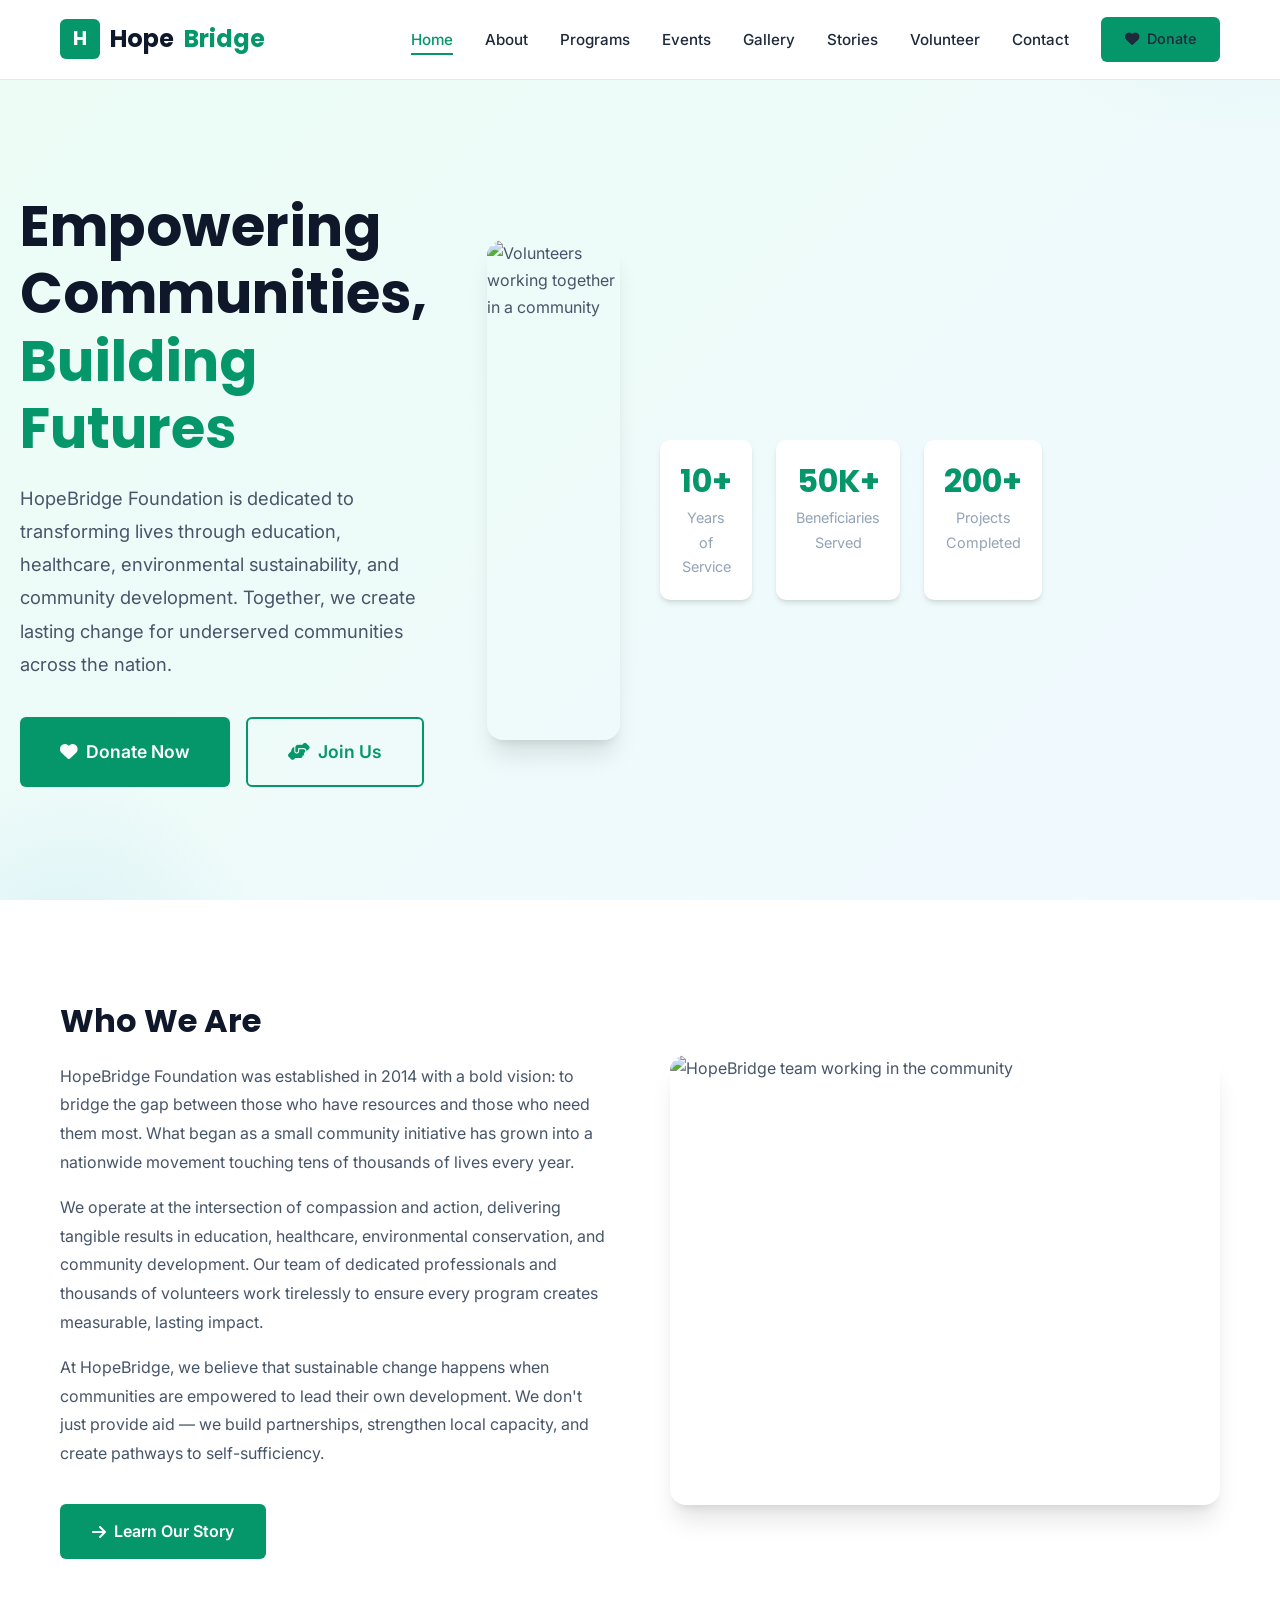
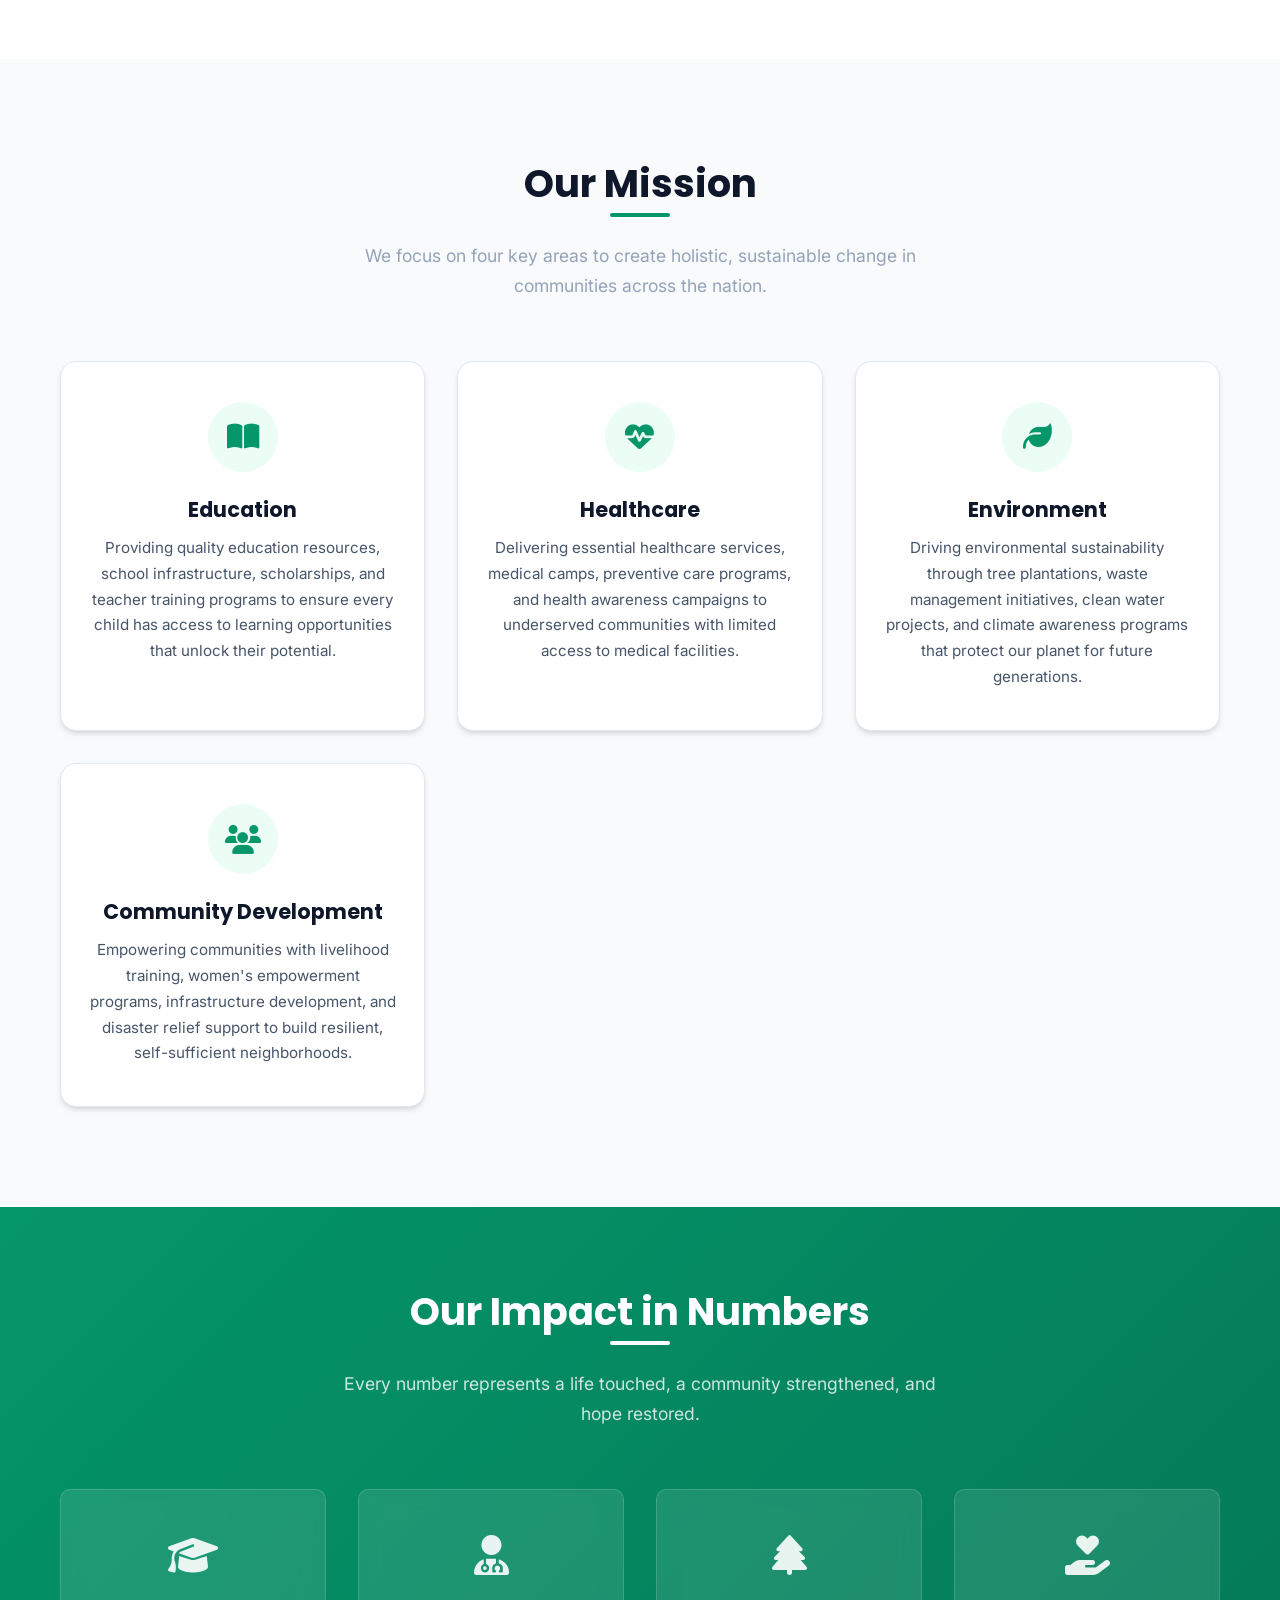
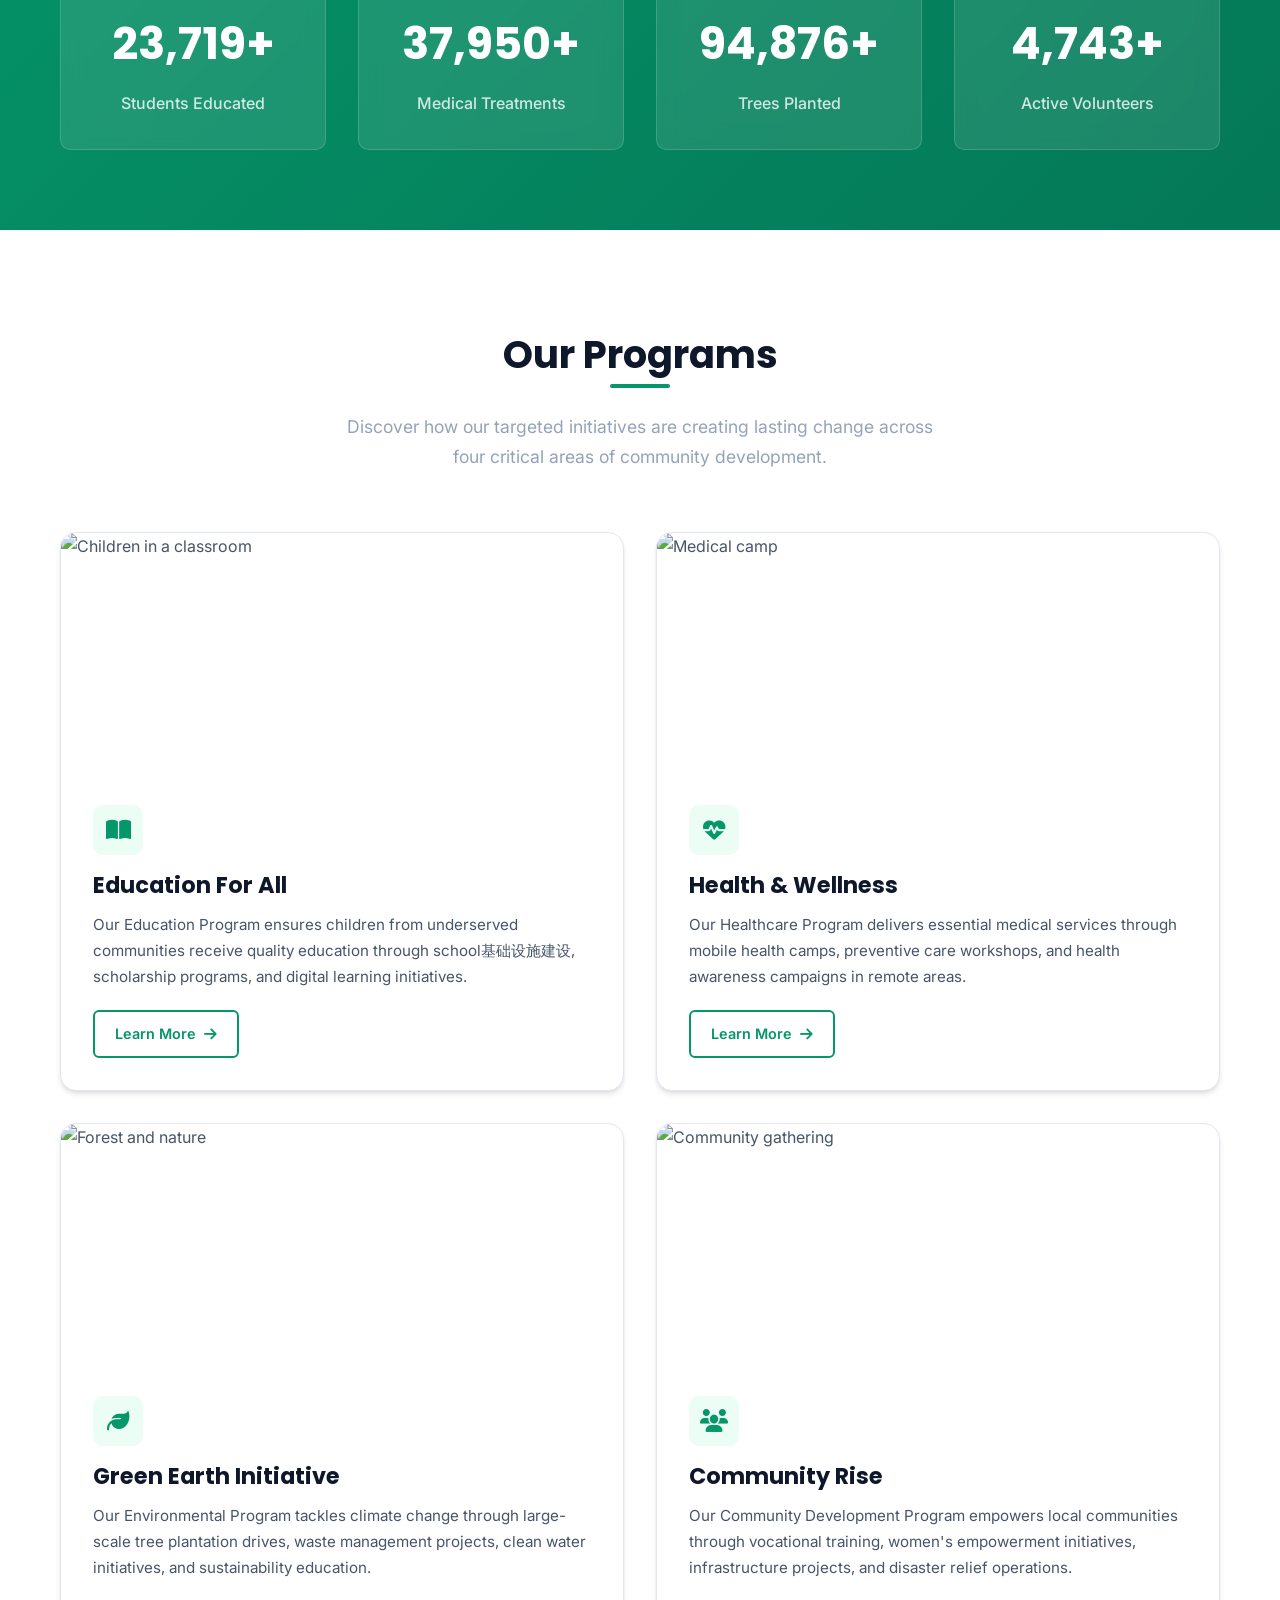
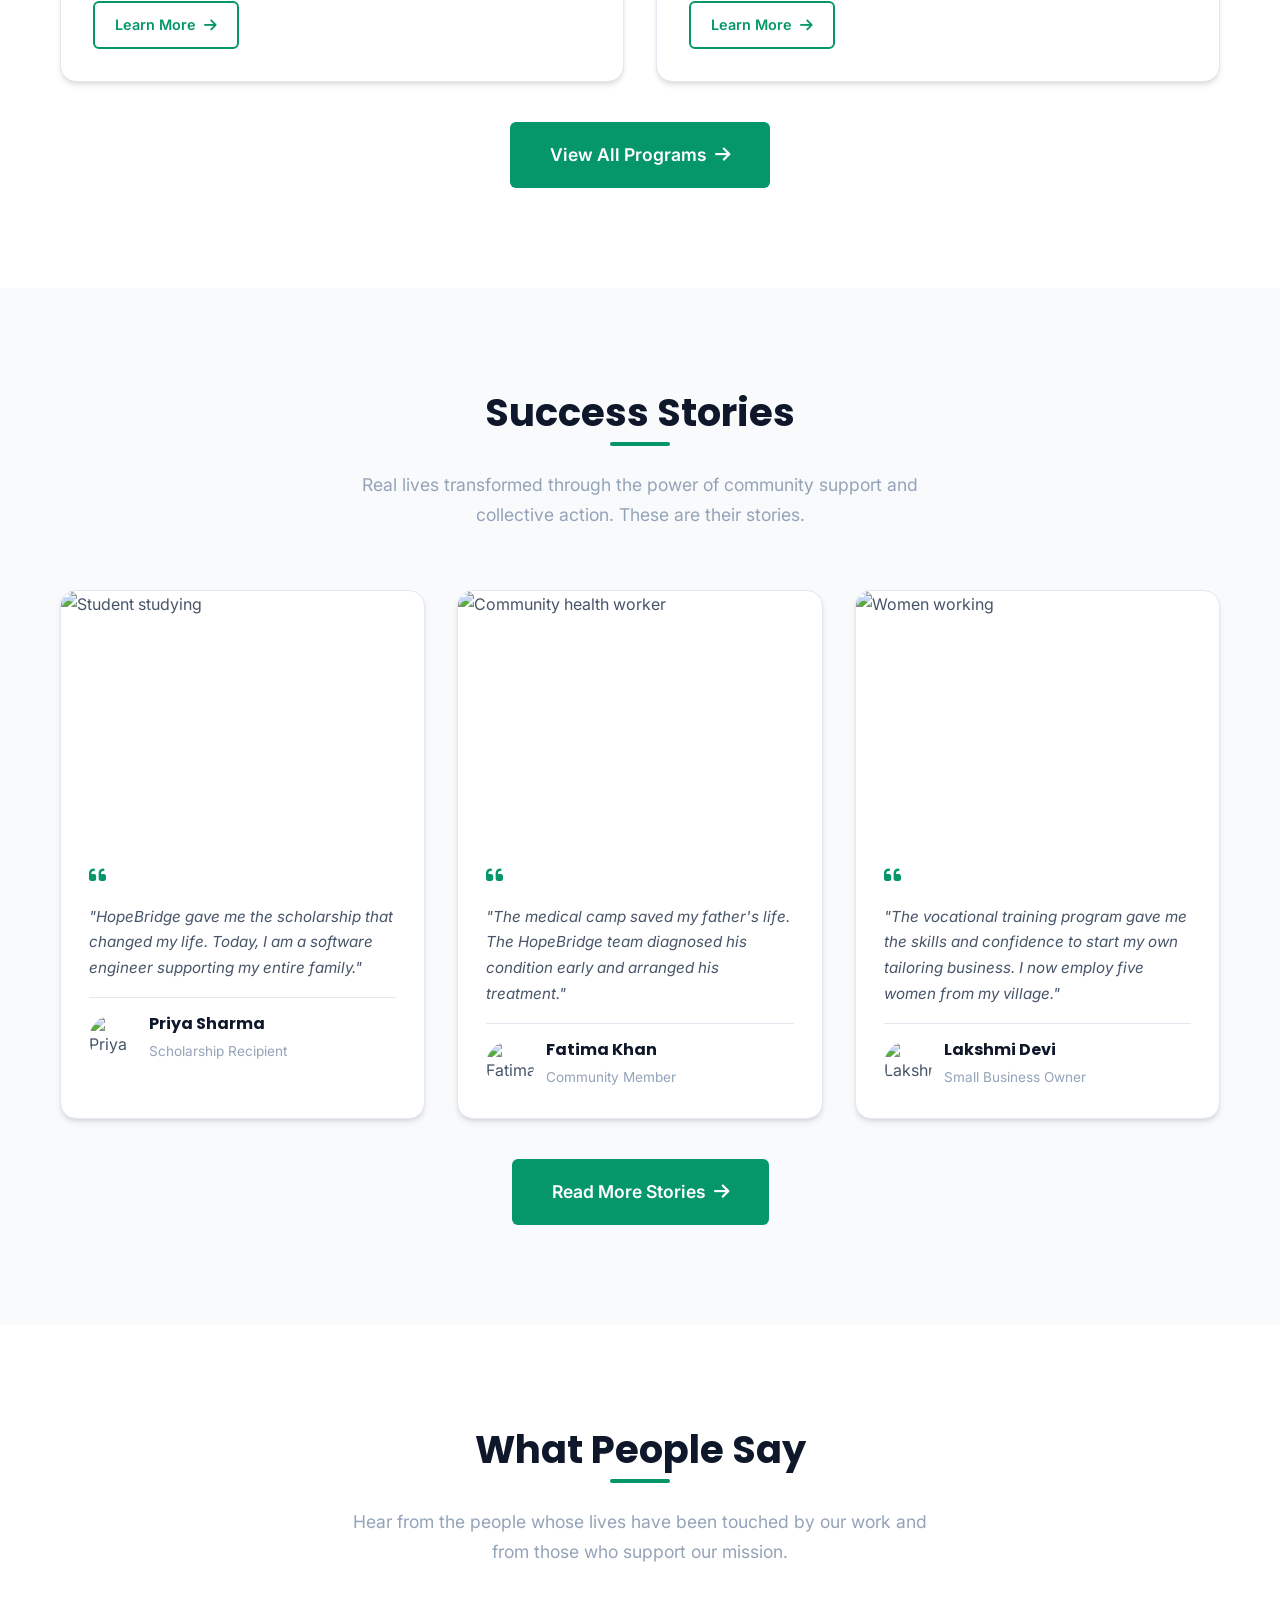
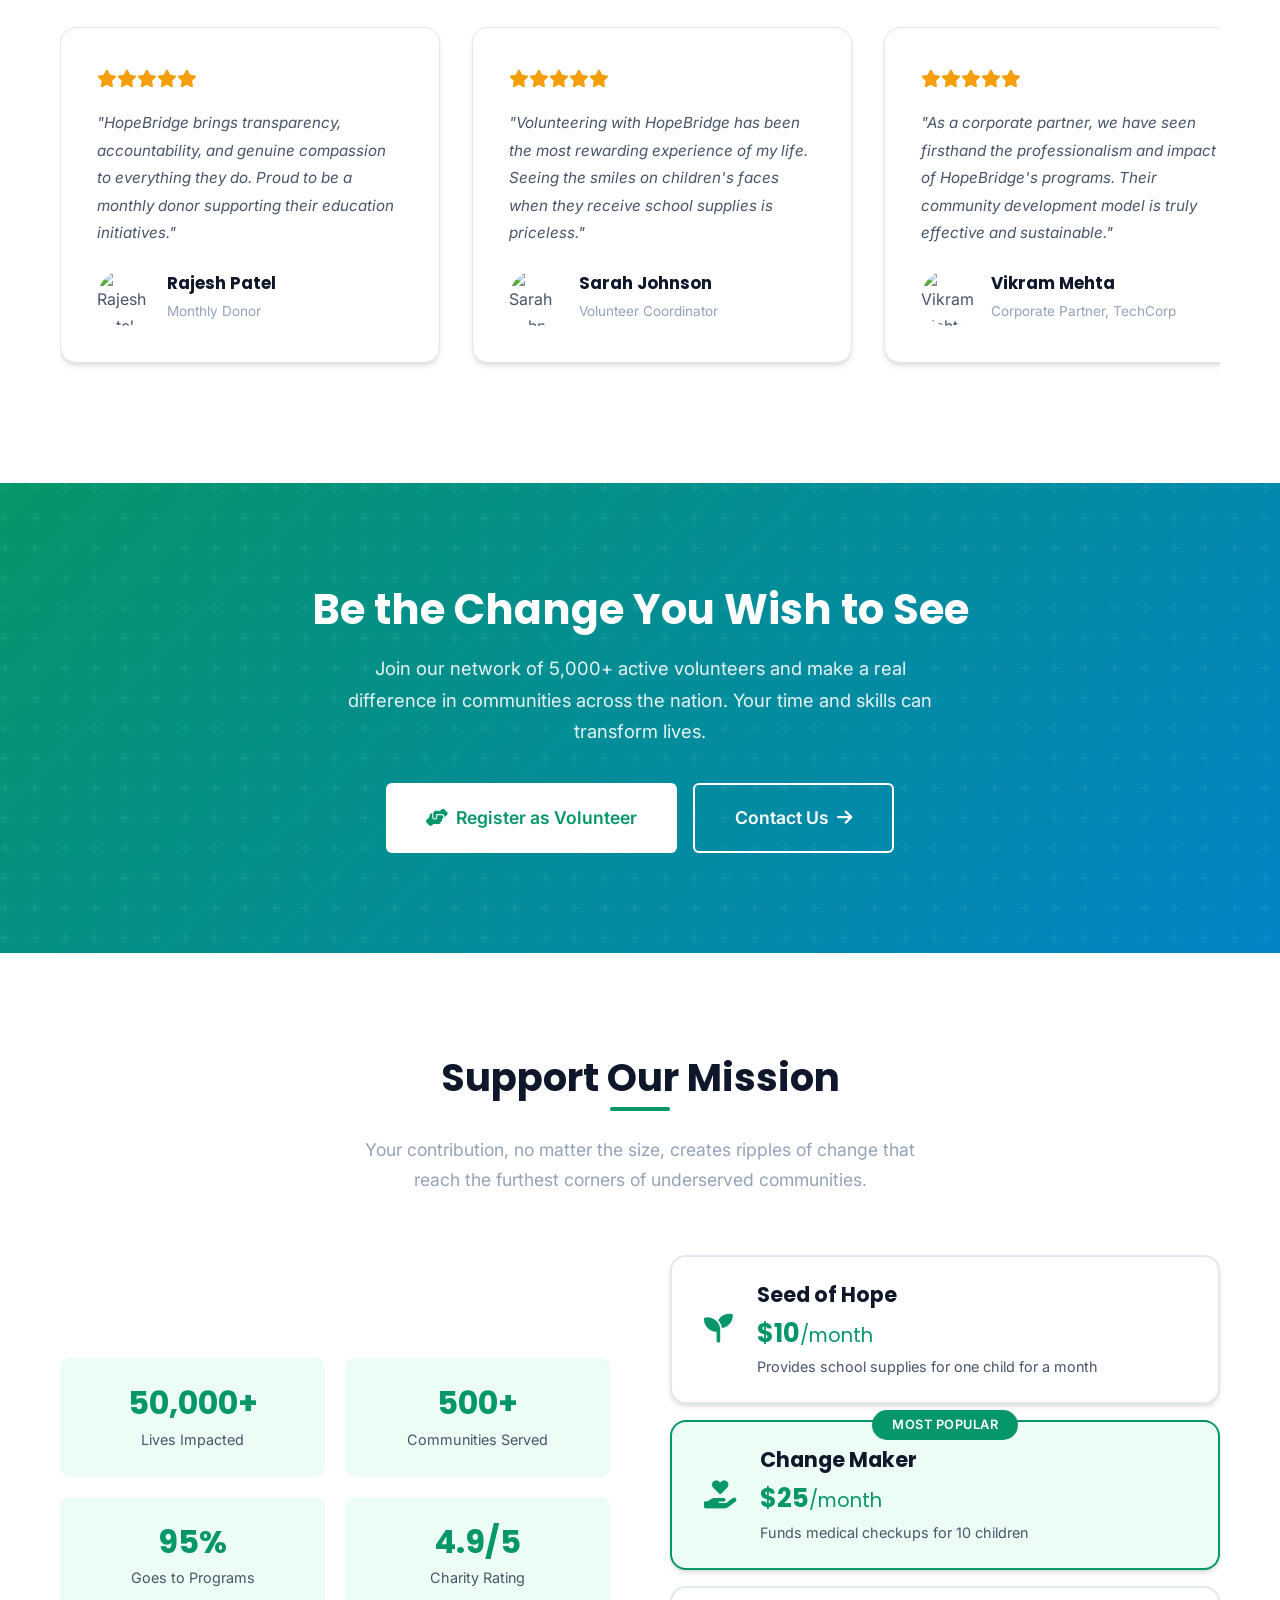
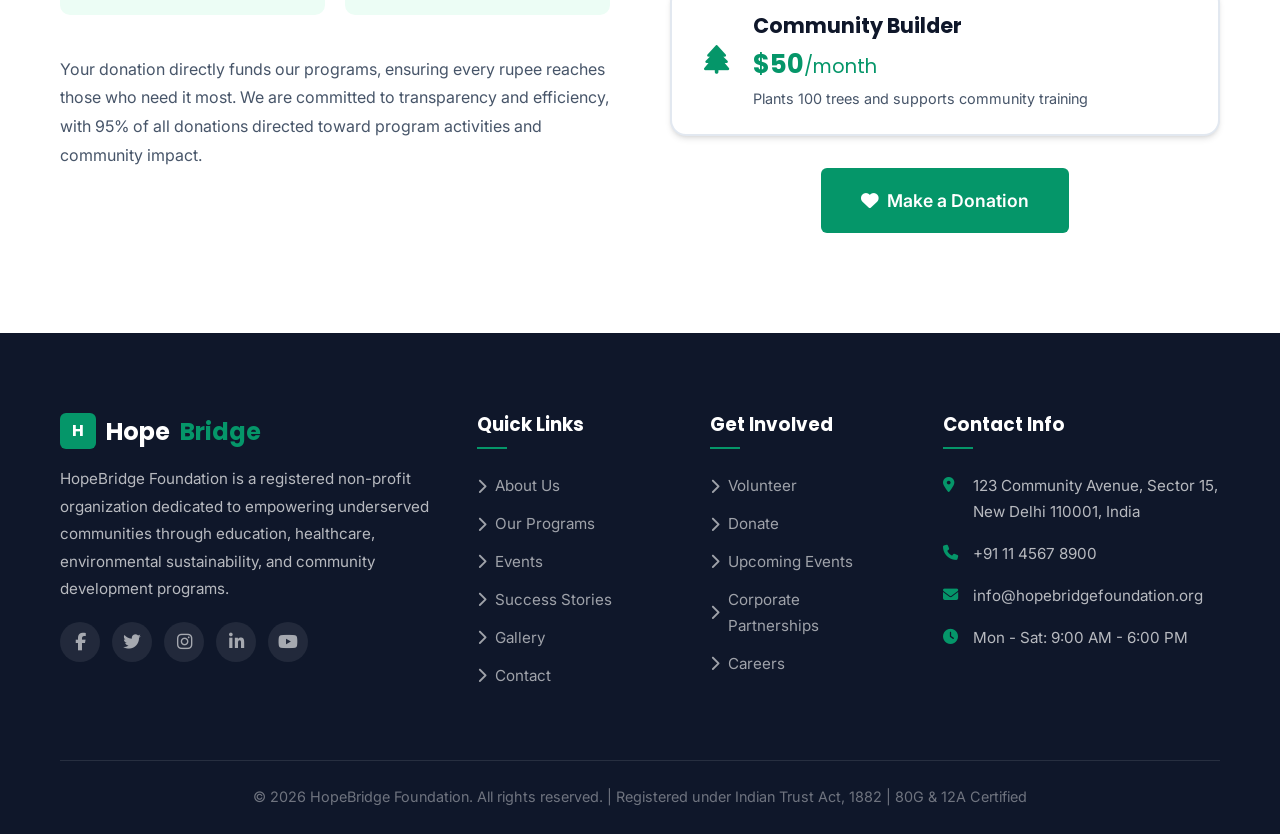
==== index.html @ fc859c62 "Initial commit: HopeBridge Foundation NGO Website" ====
<!DOCTYPE html>
<html lang="en">
<head>
  <meta charset="UTF-8">
  <meta name="viewport" content="width=device-width, initial-scale=1.0">
  <meta name="description" content="HopeBridge Foundation - Empowering communities through Education, Healthcare, Environmental Awareness, and Community Development. Join us in making a difference.">
  <meta name="keywords" content="NGO, charity, education, healthcare, environment, community development, volunteer, donate">
  <meta name="author" content="HopeBridge Foundation">
  <title>HopeBridge Foundation | Empowering Communities, Building Futures</title>

  <link rel="preconnect" href="https://fonts.googleapis.com">
  <link rel="preconnect" href="https://fonts.gstatic.com" crossorigin>
  <link href="https://fonts.googleapis.com/css2?family=Inter:wght@400;500;600;700&family=Poppins:wght@600;700;800&display=swap" rel="stylesheet">
  <link rel="stylesheet" href="https://cdnjs.cloudflare.com/ajax/libs/font-awesome/6.5.1/css/all.min.css">
  <link rel="stylesheet" href="css/style.css">

  <link rel="icon" type="image/svg+xml" href="data:image/svg+xml,%3Csvg xmlns='http://www.w3.org/2000/svg' viewBox='0 0 100 100'%3E%3Crect width='100' height='100' rx='20' fill='%23059669'/%3E%3Ctext x='50' y='68' font-size='50' text-anchor='middle' fill='white' font-family='Arial' font-weight='bold'%3EH%3C/text%3E%3C/svg%3E">
</head>
<body>

  <!-- Navigation -->
  <nav class="navbar" role="navigation" aria-label="Main navigation">
    <div class="container">
      <a href="index.html" class="nav-brand">
        <div class="brand-icon">H</div>
        Hope<span>Bridge</span>
      </a>
      <ul class="nav-links" id="navLinks">
        <li><a href="index.html" class="active">Home</a></li>
        <li><a href="about.html">About</a></li>
        <li><a href="programs.html">Programs</a></li>
        <li><a href="events.html">Events</a></li>
        <li><a href="gallery.html">Gallery</a></li>
        <li><a href="stories.html">Stories</a></li>
        <li><a href="volunteer.html">Volunteer</a></li>
        <li><a href="contact.html">Contact</a></li>
        <li><a href="donate.html" class="btn btn-primary btn-sm"><i class="fas fa-heart"></i> Donate</a></li>
      </ul>
      <button class="nav-toggle" id="navToggle" aria-label="Toggle navigation menu">
        <span></span>
        <span></span>
        <span></span>
      </button>
    </div>
  </nav>

  <!-- Hero Section -->
  <section class="hero" id="home">
    <div class="container">
      <div class="hero-content reveal-left">
        <h1>Empowering Communities, <span>Building Futures</span></h1>
        <p>HopeBridge Foundation is dedicated to transforming lives through education, healthcare, environmental sustainability, and community development. Together, we create lasting change for underserved communities across the nation.</p>
        <div class="hero-buttons">
          <a href="donate.html" class="btn btn-primary btn-lg"><i class="fas fa-heart"></i> Donate Now</a>
          <a href="volunteer.html" class="btn btn-outline btn-lg"><i class="fas fa-hands-helping"></i> Join Us</a>
        </div>
      </div>
      <div class="hero-image reveal-right">
        <img src="https://images.unsplash.com/photo-1488521787991-ed7bbaae773c?w=800&q=80" alt="Volunteers working together in a community" loading="lazy">
      </div>
    </div>
    <div class="container">
      <div class="hero-stats reveal">
        <div class="hero-stat">
          <h3 id="statYears">10+</h3>
          <p>Years of Service</p>
        </div>
        <div class="hero-stat">
          <h3 id="statBeneficiaries">50K+</h3>
          <p>Beneficiaries Served</p>
        </div>
        <div class="hero-stat">
          <h3 id="statProjects">200+</h3>
          <p>Projects Completed</p>
        </div>
      </div>
    </div>
  </section>

  <!-- Introduction Section -->
  <section class="section" id="introduction">
    <div class="container">
      <div class="about-intro">
        <div class="about-intro-content reveal">
          <h2>Who We Are</h2>
          <p>HopeBridge Foundation was established in 2014 with a bold vision: to bridge the gap between those who have resources and those who need them most. What began as a small community initiative has grown into a nationwide movement touching tens of thousands of lives every year.</p>
          <p>We operate at the intersection of compassion and action, delivering tangible results in education, healthcare, environmental conservation, and community development. Our team of dedicated professionals and thousands of volunteers work tirelessly to ensure every program creates measurable, lasting impact.</p>
          <p>At HopeBridge, we believe that sustainable change happens when communities are empowered to lead their own development. We don't just provide aid — we build partnerships, strengthen local capacity, and create pathways to self-sufficiency.</p>
          <a href="about.html" class="btn btn-primary" style="margin-top: 20px;"><i class="fas fa-arrow-right"></i> Learn Our Story</a>
        </div>
        <div class="about-intro-image reveal">
          <img src="https://images.unsplash.com/photo-1559027615-cd4628902d4a?w=800&q=80" alt="HopeBridge team working in the community" loading="lazy">
        </div>
      </div>
    </div>
  </section>

  <!-- Mission Highlights -->
  <section class="section section-bg" id="mission">
    <div class="container">
      <div class="section-header reveal">
        <h2>Our Mission</h2>
        <p>We focus on four key areas to create holistic, sustainable change in communities across the nation.</p>
      </div>
      <div class="mission-grid">
        <div class="mission-card reveal">
          <div class="mission-icon"><i class="fas fa-book-open"></i></div>
          <h3>Education</h3>
          <p>Providing quality education resources, school infrastructure, scholarships, and teacher training programs to ensure every child has access to learning opportunities that unlock their potential.</p>
        </div>
        <div class="mission-card reveal">
          <div class="mission-icon"><i class="fas fa-heartbeat"></i></div>
          <h3>Healthcare</h3>
          <p>Delivering essential healthcare services, medical camps, preventive care programs, and health awareness campaigns to underserved communities with limited access to medical facilities.</p>
        </div>
        <div class="mission-card reveal">
          <div class="mission-icon"><i class="fas fa-leaf"></i></div>
          <h3>Environment</h3>
          <p>Driving environmental sustainability through tree plantations, waste management initiatives, clean water projects, and climate awareness programs that protect our planet for future generations.</p>
        </div>
        <div class="mission-card reveal">
          <div class="mission-icon"><i class="fas fa-users"></i></div>
          <h3>Community Development</h3>
          <p>Empowering communities with livelihood training, women's empowerment programs, infrastructure development, and disaster relief support to build resilient, self-sufficient neighborhoods.</p>
        </div>
      </div>
    </div>
  </section>

  <!-- Statistics Counter -->
  <section class="counters" id="statistics">
    <div class="container">
      <div class="section-header reveal">
        <h2>Our Impact in Numbers</h2>
        <p>Every number represents a life touched, a community strengthened, and hope restored.</p>
      </div>
      <div class="counter-grid">
        <div class="counter-item reveal">
          <div class="counter-icon"><i class="fas fa-graduation-cap"></i></div>
          <div class="counter-number"><span class="count" data-target="25000">0</span>+</div>
          <div class="counter-label">Students Educated</div>
        </div>
        <div class="counter-item reveal">
          <div class="counter-icon"><i class="fas fa-user-md"></i></div>
          <div class="counter-number"><span class="count" data-target="40000">0</span>+</div>
          <div class="counter-label">Medical Treatments</div>
        </div>
        <div class="counter-item reveal">
          <div class="counter-icon"><i class="fas fa-tree"></i></div>
          <div class="counter-number"><span class="count" data-target="100000">0</span>+</div>
          <div class="counter-label">Trees Planted</div>
        </div>
        <div class="counter-item reveal">
          <div class="counter-icon"><i class="fas fa-hand-holding-heart"></i></div>
          <div class="counter-number"><span class="count" data-target="5000">0</span>+</div>
          <div class="counter-label">Active Volunteers</div>
        </div>
      </div>
    </div>
  </section>

  <!-- Featured Programs -->
  <section class="section" id="programs">
    <div class="container">
      <div class="section-header reveal">
        <h2>Our Programs</h2>
        <p>Discover how our targeted initiatives are creating lasting change across four critical areas of community development.</p>
      </div>
      <div class="programs-grid">
        <div class="program-card reveal">
          <div class="program-card-image">
            <img src="https://images.unsplash.com/photo-1497633762265-9d179a990aa6?w=800&q=80" alt="Children in a classroom" loading="lazy">
          </div>
          <div class="program-card-body">
            <div class="program-icon"><i class="fas fa-book-open"></i></div>
            <h3>Education For All</h3>
            <p>Our Education Program ensures children from underserved communities receive quality education through school基础设施建设, scholarship programs, and digital learning initiatives.</p>
            <a href="programs.html#education" class="btn btn-sm btn-outline">Learn More <i class="fas fa-arrow-right"></i></a>
          </div>
        </div>
        <div class="program-card reveal">
          <div class="program-card-image">
            <img src="https://images.unsplash.com/photo-1576091160399-112ba8d25d1d?w=800&q=80" alt="Medical camp" loading="lazy">
          </div>
          <div class="program-card-body">
            <div class="program-icon"><i class="fas fa-heartbeat"></i></div>
            <h3>Health & Wellness</h3>
            <p>Our Healthcare Program delivers essential medical services through mobile health camps, preventive care workshops, and health awareness campaigns in remote areas.</p>
            <a href="programs.html#healthcare" class="btn btn-sm btn-outline">Learn More <i class="fas fa-arrow-right"></i></a>
          </div>
        </div>
        <div class="program-card reveal">
          <div class="program-card-image">
            <img src="https://images.unsplash.com/photo-1470071459604-3b5ec3a7fe05?w=800&q=80" alt="Forest and nature" loading="lazy">
          </div>
          <div class="program-card-body">
            <div class="program-icon"><i class="fas fa-leaf"></i></div>
            <h3>Green Earth Initiative</h3>
            <p>Our Environmental Program tackles climate change through large-scale tree plantation drives, waste management projects, clean water initiatives, and sustainability education.</p>
            <a href="programs.html#environment" class="btn btn-sm btn-outline">Learn More <i class="fas fa-arrow-right"></i></a>
          </div>
        </div>
        <div class="program-card reveal">
          <div class="program-card-image">
            <img src="https://images.unsplash.com/photo-1559027615-cd4628902d4a?w=800&q=80" alt="Community gathering" loading="lazy">
          </div>
          <div class="program-card-body">
            <div class="program-icon"><i class="fas fa-users"></i></div>
            <h3>Community Rise</h3>
            <p>Our Community Development Program empowers local communities through vocational training, women's empowerment initiatives, infrastructure projects, and disaster relief operations.</p>
            <a href="programs.html#community" class="btn btn-sm btn-outline">Learn More <i class="fas fa-arrow-right"></i></a>
          </div>
        </div>
      </div>
      <div style="text-align: center; margin-top: 40px;" class="reveal">
        <a href="programs.html" class="btn btn-primary btn-lg">View All Programs <i class="fas fa-arrow-right"></i></a>
      </div>
    </div>
  </section>

  <!-- Success Stories Preview -->
  <section class="section section-bg" id="stories">
    <div class="container">
      <div class="section-header reveal">
        <h2>Success Stories</h2>
        <p>Real lives transformed through the power of community support and collective action. These are their stories.</p>
      </div>
      <div class="stories-preview">
        <div class="story-card reveal">
          <div class="story-card-image">
            <img src="https://images.unsplash.com/photo-1544716278-ca5e3f4abd8c?w=800&q=80" alt="Student studying" loading="lazy">
          </div>
          <div class="story-card-body">
            <div class="story-quote"><i class="fas fa-quote-left"></i></div>
            <p>"HopeBridge gave me the scholarship that changed my life. Today, I am a software engineer supporting my entire family."</p>
            <div class="story-author">
              <img src="https://images.unsplash.com/photo-1507003211169-0a1dd7228f2d?w=100&q=80" alt="Priya Sharma" loading="lazy">
              <div class="story-author-info">
                <h4>Priya Sharma</h4>
                <span>Scholarship Recipient</span>
              </div>
            </div>
          </div>
        </div>
        <div class="story-card reveal">
          <div class="story-card-image">
            <img src="https://images.unsplash.com/photo-1584515933487-779824d29309?w=800&q=80" alt="Community health worker" loading="lazy">
          </div>
          <div class="story-card-body">
            <div class="story-quote"><i class="fas fa-quote-left"></i></div>
            <p>"The medical camp saved my father's life. The HopeBridge team diagnosed his condition early and arranged his treatment."</p>
            <div class="story-author">
              <img src="https://images.unsplash.com/photo-1494790108377-be9c29b29330?w=100&q=80" alt="Fatima Khan" loading="lazy">
              <div class="story-author-info">
                <h4>Fatima Khan</h4>
                <span>Community Member</span>
              </div>
            </div>
          </div>
        </div>
        <div class="story-card reveal">
          <div class="story-card-image">
            <img src="https://images.unsplash.com/photo-1532629345422-7515f3d16bb6?w=800&q=80" alt="Women working" loading="lazy">
          </div>
          <div class="story-card-body">
            <div class="story-quote"><i class="fas fa-quote-left"></i></div>
            <p>"The vocational training program gave me the skills and confidence to start my own tailoring business. I now employ five women from my village."</p>
            <div class="story-author">
              <img src="https://images.unsplash.com/photo-1438761681033-6461ffad8d80?w=100&q=80" alt="Lakshmi Devi" loading="lazy">
              <div class="story-author-info">
                <h4>Lakshmi Devi</h4>
                <span>Small Business Owner</span>
              </div>
            </div>
          </div>
        </div>
      </div>
      <div style="text-align: center; margin-top: 40px;" class="reveal">
        <a href="stories.html" class="btn btn-primary btn-lg">Read More Stories <i class="fas fa-arrow-right"></i></a>
      </div>
    </div>
  </section>

  <!-- Testimonials -->
  <section class="section testimonials" id="testimonials">
    <div class="container">
      <div class="section-header reveal">
        <h2>What People Say</h2>
        <p>Hear from the people whose lives have been touched by our work and from those who support our mission.</p>
      </div>
      <div class="testimonial-slider" id="testimonialSlider">
        <div class="testimonial-card reveal">
          <div class="stars"><i class="fas fa-star"></i><i class="fas fa-star"></i><i class="fas fa-star"></i><i class="fas fa-star"></i><i class="fas fa-star"></i></div>
          <p>"HopeBridge brings transparency, accountability, and genuine compassion to everything they do. Proud to be a monthly donor supporting their education initiatives."</p>
          <div class="testimonial-author">
            <img src="https://images.unsplash.com/photo-1472099645785-5658abf4ff4e?w=100&q=80" alt="Rajesh Patel" loading="lazy">
            <div>
              <h4>Rajesh Patel</h4>
              <span>Monthly Donor</span>
            </div>
          </div>
        </div>
        <div class="testimonial-card reveal">
          <div class="stars"><i class="fas fa-star"></i><i class="fas fa-star"></i><i class="fas fa-star"></i><i class="fas fa-star"></i><i class="fas fa-star"></i></div>
          <p>"Volunteering with HopeBridge has been the most rewarding experience of my life. Seeing the smiles on children's faces when they receive school supplies is priceless."</p>
          <div class="testimonial-author">
            <img src="https://images.unsplash.com/photo-1438761681033-6461ffad8d80?w=100&q=80" alt="Sarah Johnson" loading="lazy">
            <div>
              <h4>Sarah Johnson</h4>
              <span>Volunteer Coordinator</span>
            </div>
          </div>
        </div>
        <div class="testimonial-card reveal">
          <div class="stars"><i class="fas fa-star"></i><i class="fas fa-star"></i><i class="fas fa-star"></i><i class="fas fa-star"></i><i class="fas fa-star"></i></div>
          <p>"As a corporate partner, we have seen firsthand the professionalism and impact of HopeBridge's programs. Their community development model is truly effective and sustainable."</p>
          <div class="testimonial-author">
            <img src="https://images.unsplash.com/photo-1507003211169-0a1dd7228f2d?w=100&q=80" alt="Vikram Mehta" loading="lazy">
            <div>
              <h4>Vikram Mehta</h4>
              <span>Corporate Partner, TechCorp</span>
            </div>
          </div>
        </div>
        <div class="testimonial-card reveal">
          <div class="stars"><i class="fas fa-star"></i><i class="fas fa-star"></i><i class="fas fa-star"></i><i class="fas fa-star"></i><i class="fas fa-star"></i></div>
          <p>"The healthcare camp organized by HopeBridge in our village provided free checkups for over 500 people. Many received treatment they could never have afforded otherwise."</p>
          <div class="testimonial-author">
            <img src="https://images.unsplash.com/photo-1506794778202-cad84cf45f1d?w=100&q=80" alt="Dr. Arjun Nair" loading="lazy">
            <div>
              <h4>Dr. Arjun Nair</h4>
              <span>Partnering Physician</span>
            </div>
          </div>
        </div>
      </div>
    </div>
  </section>

  <!-- Volunteer CTA -->
  <section class="cta-section" id="volunteer-cta">
    <div class="container">
      <h2 class="reveal">Be the Change You Wish to See</h2>
      <p class="reveal">Join our network of 5,000+ active volunteers and make a real difference in communities across the nation. Your time and skills can transform lives.</p>
      <div class="cta-buttons reveal">
        <a href="volunteer.html" class="btn btn-white btn-lg"><i class="fas fa-hands-helping"></i> Register as Volunteer</a>
        <a href="contact.html" class="btn btn-outline btn-lg" style="border-color: white; color: white;">Contact Us <i class="fas fa-arrow-right"></i></a>
      </div>
    </div>
  </section>

  <!-- Donate CTA -->
  <section class="section" id="donate-cta">
    <div class="container">
      <div class="section-header reveal">
        <h2>Support Our Mission</h2>
        <p>Your contribution, no matter the size, creates ripples of change that reach the furthest corners of underserved communities.</p>
      </div>
      <div class="donate-overview">
        <div class="reveal-left">
          <div class="donate-stats">
            <div class="donate-stat">
              <h3>50,000+</h3>
              <p>Lives Impacted</p>
            </div>
            <div class="donate-stat">
              <h3>500+</h3>
              <p>Communities Served</p>
            </div>
            <div class="donate-stat">
              <h3>95%</h3>
              <p>Goes to Programs</p>
            </div>
            <div class="donate-stat">
              <h3>4.9/5</h3>
              <p>Charity Rating</p>
            </div>
          </div>
          <p style="margin-top: 20px; line-height: 1.8;">Your donation directly funds our programs, ensuring every rupee reaches those who need it most. We are committed to transparency and efficiency, with 95% of all donations directed toward program activities and community impact.</p>
        </div>
        <div class="reveal-right">
          <div class="tiers-grid" style="display: flex; flex-direction: column; gap: 16px;">
            <div class="tier-card" style="display: flex; align-items: center; gap: 24px; text-align: left; padding: 24px 32px;">
              <div class="tier-icon" style="margin-bottom: 0; font-size: 1.8rem;"><i class="fas fa-seedling"></i></div>
              <div>
                <h3 style="margin-bottom: 4px;">Seed of Hope</h3>
                <div class="tier-amount" style="margin-bottom: 0; font-size: 1.6rem;">$10<span>/month</span></div>
                <p style="margin-bottom: 0;">Provides school supplies for one child for a month</p>
              </div>
            </div>
            <div class="tier-card featured" style="display: flex; align-items: center; gap: 24px; text-align: left; padding: 24px 32px;">
              <div class="tier-icon" style="margin-bottom: 0; font-size: 1.8rem;"><i class="fas fa-hand-holding-heart"></i></div>
              <div>
                <h3 style="margin-bottom: 4px;">Change Maker</h3>
                <div class="tier-amount" style="margin-bottom: 0; font-size: 1.6rem;">$25<span>/month</span></div>
                <p style="margin-bottom: 0;">Funds medical checkups for 10 children</p>
              </div>
            </div>
            <div class="tier-card" style="display: flex; align-items: center; gap: 24px; text-align: left; padding: 24px 32px;">
              <div class="tier-icon" style="margin-bottom: 0; font-size: 1.8rem;"><i class="fas fa-tree"></i></div>
              <div>
                <h3 style="margin-bottom: 4px;">Community Builder</h3>
                <div class="tier-amount" style="margin-bottom: 0; font-size: 1.6rem;">$50<span>/month</span></div>
                <p style="margin-bottom: 0;">Plants 100 trees and supports community training</p>
              </div>
            </div>
          </div>
          <div style="text-align: center; margin-top: 32px;">
            <a href="donate.html" class="btn btn-primary btn-lg"><i class="fas fa-heart"></i> Make a Donation</a>
          </div>
        </div>
      </div>
    </div>
  </section>

  <!-- Footer -->
  <footer class="footer">
    <div class="container">
      <div class="footer-grid">
        <div class="footer-about">
          <h3><div class="brand-icon" style="width:36px;height:36px;font-size:1rem;display:inline-flex;align-items:center;justify-content:center;background:var(--primary);border-radius:6px;color:white;font-weight:700;">H</div> Hope<span>Bridge</span></h3>
          <p>HopeBridge Foundation is a registered non-profit organization dedicated to empowering underserved communities through education, healthcare, environmental sustainability, and community development programs.</p>
          <div class="footer-social">
            <a href="#" aria-label="Facebook"><i class="fab fa-facebook-f"></i></a>
            <a href="#" aria-label="Twitter"><i class="fab fa-twitter"></i></a>
            <a href="#" aria-label="Instagram"><i class="fab fa-instagram"></i></a>
            <a href="#" aria-label="LinkedIn"><i class="fab fa-linkedin-in"></i></a>
            <a href="#" aria-label="YouTube"><i class="fab fa-youtube"></i></a>
          </div>
        </div>
        <div>
          <h4>Quick Links</h4>
          <ul class="footer-links">
            <li><a href="about.html"><i class="fas fa-chevron-right"></i> About Us</a></li>
            <li><a href="programs.html"><i class="fas fa-chevron-right"></i> Our Programs</a></li>
            <li><a href="events.html"><i class="fas fa-chevron-right"></i> Events</a></li>
            <li><a href="stories.html"><i class="fas fa-chevron-right"></i> Success Stories</a></li>
            <li><a href="gallery.html"><i class="fas fa-chevron-right"></i> Gallery</a></li>
            <li><a href="contact.html"><i class="fas fa-chevron-right"></i> Contact</a></li>
          </ul>
        </div>
        <div>
          <h4>Get Involved</h4>
          <ul class="footer-links">
            <li><a href="volunteer.html"><i class="fas fa-chevron-right"></i> Volunteer</a></li>
            <li><a href="donate.html"><i class="fas fa-chevron-right"></i> Donate</a></li>
            <li><a href="events.html"><i class="fas fa-chevron-right"></i> Upcoming Events</a></li>
            <li><a href="#"><i class="fas fa-chevron-right"></i> Corporate Partnerships</a></li>
            <li><a href="#"><i class="fas fa-chevron-right"></i> Careers</a></li>
          </ul>
        </div>
        <div>
          <h4>Contact Info</h4>
          <ul class="footer-contact">
            <li><i class="fas fa-map-marker-alt"></i> 123 Community Avenue, Sector 15, New Delhi 110001, India</li>
            <li><i class="fas fa-phone"></i> +91 11 4567 8900</li>
            <li><i class="fas fa-envelope"></i> info@hopebridgefoundation.org</li>
            <li><i class="fas fa-clock"></i> Mon - Sat: 9:00 AM - 6:00 PM</li>
          </ul>
        </div>
      </div>
      <div class="footer-bottom">
        <p>&copy; 2026 HopeBridge Foundation. All rights reserved. | Registered under Indian Trust Act, 1882 | 80G & 12A Certified</p>
      </div>
    </div>
  </footer>

  <!-- Back to Top -->
  <button class="back-to-top" id="backToTop" aria-label="Back to top">
    <i class="fas fa-arrow-up"></i>
  </button>

  <!-- Scripts -->
  <script src="js/main.js"></script>
  <script src="js/animations.js"></script>
</body>
</html>
---- css/style.css ----
/* ============================================
   HOPEBRIDGE FOUNDATION - Main Stylesheet
   ============================================ */

/* ===== CSS Variables ===== */
:root {
  --primary: #059669;
  --primary-dark: #047857;
  --primary-light: #10b981;
  --primary-bg: #ecfdf5;
  --secondary: #0284c7;
  --secondary-dark: #0369a1;
  --secondary-light: #38bdf8;
  --secondary-bg: #f0f9ff;
  --accent: #f59e0b;
  --accent-dark: #d97706;
  --accent-bg: #fffbeb;
  --dark: #0f172a;
  --dark-2: #1e293b;
  --text: #475569;
  --text-light: #94a3b8;
  --border: #e2e8f0;
  --bg-light: #f8fafc;
  --white: #ffffff;
  --danger: #ef4444;
  --success: #22c55e;
  --shadow-sm: 0 1px 2px rgba(0,0,0,0.05);
  --shadow: 0 4px 6px -1px rgba(0,0,0,0.1), 0 2px 4px -2px rgba(0,0,0,0.1);
  --shadow-lg: 0 10px 15px -3px rgba(0,0,0,0.1), 0 4px 6px -4px rgba(0,0,0,0.1);
  --shadow-xl: 0 20px 25px -5px rgba(0,0,0,0.1), 0 8px 10px -6px rgba(0,0,0,0.1);
  --radius-sm: 6px;
  --radius: 10px;
  --radius-lg: 16px;
  --radius-xl: 24px;
  --transition: all 0.3s ease;
  --font-heading: 'Poppins', sans-serif;
  --font-body: 'Inter', sans-serif;
  --max-width: 1200px;
  --header-height: 80px;
}

/* ===== Reset & Base ===== */
*, *::before, *::after {
  margin: 0;
  padding: 0;
  box-sizing: border-box;
}

html {
  scroll-behavior: smooth;
  scroll-padding-top: var(--header-height);
}

body {
  font-family: var(--font-body);
  color: var(--text);
  line-height: 1.7;
  overflow-x: hidden;
  -webkit-font-smoothing: antialiased;
}

h1, h2, h3, h4, h5, h6 {
  font-family: var(--font-heading);
  color: var(--dark);
  line-height: 1.3;
  font-weight: 700;
}

a {
  text-decoration: none;
  color: inherit;
  transition: var(--transition);
}

ul {
  list-style: none;
}

img {
  max-width: 100%;
  height: auto;
  display: block;
}

.container {
  width: 100%;
  max-width: var(--max-width);
  margin: 0 auto;
  padding: 0 20px;
}

.section {
  padding: 100px 0;
}

.section-header {
  text-align: center;
  margin-bottom: 60px;
}

.section-header h2 {
  font-size: 2.4rem;
  margin-bottom: 16px;
  position: relative;
  display: inline-block;
}

.section-header h2::after {
  content: '';
  position: absolute;
  bottom: -8px;
  left: 50%;
  transform: translateX(-50%);
  width: 60px;
  height: 4px;
  background: var(--primary);
  border-radius: 2px;
}

.section-header p {
  font-size: 1.1rem;
  color: var(--text-light);
  max-width: 600px;
  margin: 16px auto 0;
}

.section-bg {
  background: var(--bg-light);
}

/* ===== Buttons ===== */
.btn {
  display: inline-flex;
  align-items: center;
  gap: 8px;
  padding: 14px 32px;
  border-radius: var(--radius-sm);
  font-family: var(--font-body);
  font-size: 1rem;
  font-weight: 600;
  cursor: pointer;
  transition: var(--transition);
  border: none;
  outline: none;
  position: relative;
  overflow: hidden;
}

.btn-primary {
  background: var(--primary);
  color: var(--white);
}

.btn-primary:hover {
  background: var(--primary-dark);
  transform: translateY(-2px);
  box-shadow: var(--shadow-lg);
}

.btn-secondary {
  background: var(--secondary);
  color: var(--white);
}

.btn-secondary:hover {
  background: var(--secondary-dark);
  transform: translateY(-2px);
  box-shadow: var(--shadow-lg);
}

.btn-outline {
  background: transparent;
  color: var(--primary);
  border: 2px solid var(--primary);
}

.btn-outline:hover {
  background: var(--primary);
  color: var(--white);
  transform: translateY(-2px);
}

.btn-white {
  background: var(--white);
  color: var(--primary);
}

.btn-white:hover {
  background: var(--bg-light);
  transform: translateY(-2px);
  box-shadow: var(--shadow-lg);
}

.btn-lg {
  padding: 18px 40px;
  font-size: 1.1rem;
}

.btn-sm {
  padding: 10px 20px;
  font-size: 0.9rem;
}

/* ===== Navigation ===== */
.navbar {
  position: fixed;
  top: 0;
  left: 0;
  width: 100%;
  z-index: 1000;
  background: var(--white);
  border-bottom: 1px solid var(--border);
  transition: var(--transition);
  height: var(--header-height);
}

.navbar.scrolled {
  box-shadow: var(--shadow-lg);
}

.navbar .container {
  display: flex;
  align-items: center;
  justify-content: space-between;
  height: 100%;
}

.nav-brand {
  display: flex;
  align-items: center;
  gap: 10px;
  font-family: var(--font-heading);
  font-size: 1.5rem;
  font-weight: 700;
  color: var(--dark);
}

.nav-brand .brand-icon {
  width: 40px;
  height: 40px;
  background: var(--primary);
  border-radius: var(--radius-sm);
  display: flex;
  align-items: center;
  justify-content: center;
  color: var(--white);
  font-size: 1.2rem;
  font-weight: 700;
}

.nav-brand span {
  color: var(--primary);
}

.nav-links {
  display: flex;
  align-items: center;
  gap: 32px;
}

.nav-links a {
  font-size: 0.95rem;
  font-weight: 500;
  color: var(--dark-2);
  position: relative;
  padding: 4px 0;
}

.nav-links a::after {
  content: '';
  position: absolute;
  bottom: -2px;
  left: 0;
  width: 0;
  height: 2px;
  background: var(--primary);
  transition: var(--transition);
}

.nav-links a:hover::after,
.nav-links a.active::after {
  width: 100%;
}

.nav-links a:hover {
  color: var(--primary);
}

.nav-links a.active {
  color: var(--primary);
}

.nav-links .btn {
  padding: 10px 24px;
  font-size: 0.9rem;
}

.nav-toggle {
  display: none;
  flex-direction: column;
  gap: 5px;
  cursor: pointer;
  padding: 4px;
  background: none;
  border: none;
}

.nav-toggle span {
  display: block;
  width: 25px;
  height: 2.5px;
  background: var(--dark);
  border-radius: 2px;
  transition: var(--transition);
}

/* ===== Hero Section ===== */
.hero {
  min-height: 100vh;
  display: flex;
  align-items: center;
  padding-top: var(--header-height);
  background: linear-gradient(135deg, var(--primary-bg) 0%, var(--secondary-bg) 100%);
  position: relative;
  overflow: hidden;
}

.hero::before {
  content: '';
  position: absolute;
  top: -50%;
  right: -20%;
  width: 600px;
  height: 600px;
  background: radial-gradient(circle, rgba(5,150,105,0.08) 0%, transparent 70%);
  border-radius: 50%;
}

.hero::after {
  content: '';
  position: absolute;
  bottom: -30%;
  left: -10%;
  width: 400px;
  height: 400px;
  background: radial-gradient(circle, rgba(2,132,199,0.08) 0%, transparent 70%);
  border-radius: 50%;
}

.hero .container {
  display: grid;
  grid-template-columns: 1fr 1fr;
  gap: 60px;
  align-items: center;
  position: relative;
  z-index: 1;
}

.hero-content h1 {
  font-size: 3.5rem;
  margin-bottom: 20px;
  line-height: 1.2;
}

.hero-content h1 span {
  color: var(--primary);
}

.hero-content p {
  font-size: 1.15rem;
  color: var(--text);
  margin-bottom: 36px;
  max-width: 540px;
  line-height: 1.8;
}

.hero-buttons {
  display: flex;
  gap: 16px;
  flex-wrap: wrap;
}

.hero-image {
  position: relative;
}

.hero-image img {
  border-radius: var(--radius-lg);
  box-shadow: var(--shadow-xl);
  width: 100%;
  height: 500px;
  object-fit: cover;
}

.hero-stats {
  display: grid;
  grid-template-columns: repeat(3, 1fr);
  gap: 24px;
  margin-top: 60px;
  position: relative;
  z-index: 1;
}

.hero-stat {
  text-align: center;
  padding: 20px;
  background: var(--white);
  border-radius: var(--radius);
  box-shadow: var(--shadow);
}

.hero-stat h3 {
  font-size: 2rem;
  color: var(--primary);
  margin-bottom: 4px;
}

.hero-stat p {
  font-size: 0.9rem;
  color: var(--text-light);
  margin-bottom: 0;
}

/* ===== Mission Section ===== */
.mission-grid {
  display: grid;
  grid-template-columns: repeat(3, 1fr);
  gap: 32px;
}

.mission-card {
  text-align: center;
  padding: 40px 28px;
  background: var(--white);
  border-radius: var(--radius-lg);
  box-shadow: var(--shadow);
  transition: var(--transition);
  border: 1px solid var(--border);
}

.mission-card:hover {
  transform: translateY(-8px);
  box-shadow: var(--shadow-xl);
  border-color: var(--primary);
}

.mission-icon {
  width: 70px;
  height: 70px;
  margin: 0 auto 24px;
  background: var(--primary-bg);
  border-radius: 50%;
  display: flex;
  align-items: center;
  justify-content: center;
  font-size: 1.8rem;
  color: var(--primary);
  transition: var(--transition);
}

.mission-card:hover .mission-icon {
  background: var(--primary);
  color: var(--white);
}

.mission-card h3 {
  font-size: 1.3rem;
  margin-bottom: 12px;
}

.mission-card p {
  font-size: 0.95rem;
  color: var(--text);
  line-height: 1.7;
}

/* ===== Counter Section ===== */
.counters {
  background: linear-gradient(135deg, var(--primary) 0%, var(--primary-dark) 100%);
  padding: 80px 0;
}

.counters .section-header h2 {
  color: var(--white);
}

.counters .section-header h2::after {
  background: var(--white);
}

.counters .section-header p {
  color: rgba(255,255,255,0.8);
}

.counter-grid {
  display: grid;
  grid-template-columns: repeat(4, 1fr);
  gap: 32px;
}

.counter-item {
  text-align: center;
  padding: 32px 20px;
  background: rgba(255,255,255,0.1);
  border-radius: var(--radius);
  backdrop-filter: blur(10px);
  border: 1px solid rgba(255,255,255,0.15);
  transition: var(--transition);
}

.counter-item:hover {
  background: rgba(255,255,255,0.15);
  transform: translateY(-4px);
}

.counter-item .counter-icon {
  font-size: 2.5rem;
  margin-bottom: 16px;
  color: rgba(255,255,255,0.9);
}

.counter-item .counter-number {
  font-family: var(--font-heading);
  font-size: 2.8rem;
  font-weight: 700;
  color: var(--white);
  margin-bottom: 8px;
}

.counter-item .counter-label {
  font-size: 1rem;
  color: rgba(255,255,255,0.8);
  font-weight: 500;
}

/* ===== Programs Section ===== */
.programs-grid {
  display: grid;
  grid-template-columns: repeat(2, 1fr);
  gap: 32px;
}

.program-card {
  background: var(--white);
  border-radius: var(--radius-lg);
  overflow: hidden;
  box-shadow: var(--shadow);
  border: 1px solid var(--border);
  transition: var(--transition);
}

.program-card:hover {
  transform: translateY(-6px);
  box-shadow: var(--shadow-xl);
}

.program-card-image {
  height: 240px;
  overflow: hidden;
}

.program-card-image img {
  width: 100%;
  height: 100%;
  object-fit: cover;
  transition: var(--transition);
}

.program-card:hover .program-card-image img {
  transform: scale(1.05);
}

.program-card-body {
  padding: 32px;
}

.program-card-body .program-icon {
  width: 50px;
  height: 50px;
  background: var(--primary-bg);
  border-radius: var(--radius);
  display: flex;
  align-items: center;
  justify-content: center;
  font-size: 1.4rem;
  color: var(--primary);
  margin-bottom: 16px;
}

.program-card-body h3 {
  font-size: 1.4rem;
  margin-bottom: 12px;
}

.program-card-body p {
  font-size: 0.95rem;
  color: var(--text);
  margin-bottom: 20px;
  line-height: 1.7;
}

/* ===== Stories Preview ===== */
.stories-preview {
  display: grid;
  grid-template-columns: repeat(3, 1fr);
  gap: 32px;
}

.story-card {
  background: var(--white);
  border-radius: var(--radius-lg);
  overflow: hidden;
  box-shadow: var(--shadow);
  border: 1px solid var(--border);
  transition: var(--transition);
}

.story-card:hover {
  transform: translateY(-6px);
  box-shadow: var(--shadow-xl);
}

.story-card-image {
  height: 240px;
  overflow: hidden;
}

.story-card-image img {
  width: 100%;
  height: 100%;
  object-fit: cover;
  transition: var(--transition);
}

.story-card:hover .story-card-image img {
  transform: scale(1.05);
}

.story-card-body {
  padding: 28px;
}

.story-card-body .story-quote {
  color: var(--primary);
  font-size: 1.2rem;
  margin-bottom: 12px;
}

.story-card-body p {
  font-size: 0.95rem;
  color: var(--text);
  line-height: 1.7;
  margin-bottom: 16px;
  font-style: italic;
}

.story-author {
  display: flex;
  align-items: center;
  gap: 12px;
  padding-top: 16px;
  border-top: 1px solid var(--border);
}

.story-author img {
  width: 48px;
  height: 48px;
  border-radius: 50%;
  object-fit: cover;
}

.story-author-info h4 {
  font-size: 1rem;
  margin-bottom: 2px;
}

.story-author-info span {
  font-size: 0.85rem;
  color: var(--text-light);
}

/* ===== CTA Section ===== */
.cta-section {
  background: linear-gradient(135deg, var(--primary) 0%, var(--secondary) 100%);
  padding: 100px 0;
  text-align: center;
  position: relative;
  overflow: hidden;
}

.cta-section::before {
  content: '';
  position: absolute;
  top: 0;
  left: 0;
  right: 0;
  bottom: 0;
  background: url("data:image/svg+xml,%3Csvg width='60' height='60' viewBox='0 0 60 60' xmlns='http://www.w3.org/2000/svg'%3E%3Cg fill='none' fill-rule='evenodd'%3E%3Cg fill='%23ffffff' fill-opacity='0.05'%3E%3Cpath d='M36 34v-4h-2v4h-4v2h4v4h2v-4h4v-2h-4zm0-30V0h-2v4h-4v2h4v4h2V6h4V4h-4zM6 34v-4H4v4H0v2h4v4h2v-4h4v-2H6zM6 4V0H4v4H0v2h4v4h2V6h4V4H6z'/%3E%3C/g%3E%3C/g%3E%3C/svg%3E");
}

.cta-section h2 {
  font-size: 2.6rem;
  color: var(--white);
  margin-bottom: 16px;
  position: relative;
}

.cta-section p {
  font-size: 1.15rem;
  color: rgba(255,255,255,0.9);
  margin-bottom: 36px;
  max-width: 600px;
  margin-left: auto;
  margin-right: auto;
  position: relative;
}

.cta-buttons {
  display: flex;
  gap: 16px;
  justify-content: center;
  flex-wrap: wrap;
  position: relative;
}

/* ===== Testimonials ===== */
.testimonials {
  overflow: hidden;
}

.testimonial-slider {
  display: flex;
  gap: 32px;
  transition: transform 0.5s ease;
  overflow-x: auto;
  scroll-snap-type: x mandatory;
  -webkit-overflow-scrolling: touch;
  padding-bottom: 20px;
}

.testimonial-slider::-webkit-scrollbar {
  height: 6px;
}

.testimonial-slider::-webkit-scrollbar-track {
  background: var(--border);
  border-radius: 3px;
}

.testimonial-slider::-webkit-scrollbar-thumb {
  background: var(--primary);
  border-radius: 3px;
}

.testimonial-card {
  flex: 0 0 380px;
  scroll-snap-align: start;
  background: var(--white);
  border-radius: var(--radius-lg);
  padding: 36px;
  box-shadow: var(--shadow);
  border: 1px solid var(--border);
}

.testimonial-card .stars {
  color: var(--accent);
  margin-bottom: 16px;
  font-size: 1.1rem;
}

.testimonial-card > p {
  font-size: 0.95rem;
  line-height: 1.8;
  color: var(--text);
  margin-bottom: 24px;
  font-style: italic;
}

.testimonial-author {
  display: flex;
  align-items: center;
  gap: 14px;
}

.testimonial-author img {
  width: 56px;
  height: 56px;
  border-radius: 50%;
  object-fit: cover;
}

.testimonial-author h4 {
  font-size: 1.05rem;
  margin-bottom: 2px;
}

.testimonial-author span {
  font-size: 0.85rem;
  color: var(--text-light);
}

/* ===== Footer ===== */
.footer {
  background: var(--dark);
  color: rgba(255,255,255,0.7);
  padding: 80px 0 0;
}

.footer-grid {
  display: grid;
  grid-template-columns: 2fr 1fr 1fr 1.5fr;
  gap: 48px;
  padding-bottom: 60px;
  border-bottom: 1px solid rgba(255,255,255,0.1);
}

.footer-about h3 {
  color: var(--white);
  font-size: 1.5rem;
  margin-bottom: 16px;
  display: flex;
  align-items: center;
  gap: 10px;
}

.footer-about h3 span {
  color: var(--primary);
}

.footer-about p {
  font-size: 0.95rem;
  line-height: 1.8;
  margin-bottom: 20px;
}

.footer-social {
  display: flex;
  gap: 12px;
}

.footer-social a {
  width: 40px;
  height: 40px;
  background: rgba(255,255,255,0.08);
  border-radius: 50%;
  display: flex;
  align-items: center;
  justify-content: center;
  color: rgba(255,255,255,0.6);
  transition: var(--transition);
  font-size: 1.1rem;
}

.footer-social a:hover {
  background: var(--primary);
  color: var(--white);
  transform: translateY(-3px);
}

.footer h4 {
  color: var(--white);
  font-size: 1.15rem;
  margin-bottom: 24px;
  position: relative;
  padding-bottom: 12px;
}

.footer h4::after {
  content: '';
  position: absolute;
  bottom: 0;
  left: 0;
  width: 30px;
  height: 2px;
  background: var(--primary);
}

.footer-links li {
  margin-bottom: 12px;
}

.footer-links a {
  color: rgba(255,255,255,0.6);
  font-size: 0.95rem;
  transition: var(--transition);
  display: flex;
  align-items: center;
  gap: 8px;
}

.footer-links a:hover {
  color: var(--primary);
  padding-left: 4px;
}

.footer-contact li {
  display: flex;
  gap: 12px;
  margin-bottom: 16px;
  font-size: 0.95rem;
}

.footer-contact li i {
  color: var(--primary);
  margin-top: 4px;
  min-width: 18px;
}

.footer-bottom {
  padding: 24px 0;
  text-align: center;
  font-size: 0.9rem;
  color: rgba(255,255,255,0.4);
}

/* ===== Back to Top ===== */
.back-to-top {
  position: fixed;
  bottom: 30px;
  right: 30px;
  width: 48px;
  height: 48px;
  background: var(--primary);
  color: var(--white);
  border: none;
  border-radius: 50%;
  cursor: pointer;
  display: flex;
  align-items: center;
  justify-content: center;
  font-size: 1.2rem;
  box-shadow: var(--shadow-lg);
  transition: var(--transition);
  opacity: 0;
  visibility: hidden;
  z-index: 999;
}

.back-to-top.visible {
  opacity: 1;
  visibility: visible;
}

.back-to-top:hover {
  background: var(--primary-dark);
  transform: translateY(-4px);
}

/* ===== Page Header (inner pages) ===== */
.page-header {
  padding: 140px 0 60px;
  background: linear-gradient(135deg, var(--primary-bg) 0%, var(--secondary-bg) 100%);
  text-align: center;
}

.page-header h1 {
  font-size: 2.6rem;
  margin-bottom: 12px;
}

.page-header p {
  font-size: 1.1rem;
  color: var(--text);
  max-width: 600px;
  margin: 0 auto;
}

/* ===== About Page ===== */
.about-intro {
  display: grid;
  grid-template-columns: 1fr 1fr;
  gap: 60px;
  align-items: center;
}

.about-intro-image img {
  border-radius: var(--radius-lg);
  box-shadow: var(--shadow-xl);
  width: 100%;
  height: 450px;
  object-fit: cover;
}

.about-intro-content h2 {
  font-size: 2rem;
  margin-bottom: 20px;
}

.about-intro-content p {
  margin-bottom: 16px;
  line-height: 1.8;
}

.values-grid {
  display: grid;
  grid-template-columns: repeat(4, 1fr);
  gap: 24px;
}

.value-card {
  text-align: center;
  padding: 36px 24px;
  background: var(--white);
  border-radius: var(--radius);
  box-shadow: var(--shadow);
  border: 1px solid var(--border);
  transition: var(--transition);
}

.value-card:hover {
  transform: translateY(-4px);
  box-shadow: var(--shadow-lg);
}

.value-card .value-icon {
  width: 60px;
  height: 60px;
  margin: 0 auto 16px;
  background: var(--primary-bg);
  border-radius: 50%;
  display: flex;
  align-items: center;
  justify-content: center;
  font-size: 1.5rem;
  color: var(--primary);
}

.value-card h3 {
  font-size: 1.15rem;
  margin-bottom: 8px;
}

.value-card p {
  font-size: 0.9rem;
  color: var(--text);
  line-height: 1.6;
}

/* ===== Team Section ===== */
.team-grid {
  display: grid;
  grid-template-columns: repeat(4, 1fr);
  gap: 32px;
}

.team-card {
  text-align: center;
  background: var(--white);
  border-radius: var(--radius-lg);
  overflow: hidden;
  box-shadow: var(--shadow);
  border: 1px solid var(--border);
  transition: var(--transition);
}

.team-card:hover {
  transform: translateY(-6px);
  box-shadow: var(--shadow-xl);
}

.team-card-image {
  height: 280px;
  overflow: hidden;
}

.team-card-image img {
  width: 100%;
  height: 100%;
  object-fit: cover;
  transition: var(--transition);
}

.team-card:hover .team-card-image img {
  transform: scale(1.05);
}

.team-card-body {
  padding: 24px 20px;
}

.team-card-body h3 {
  font-size: 1.15rem;
  margin-bottom: 4px;
}

.team-card-body .role {
  font-size: 0.9rem;
  color: var(--primary);
  font-weight: 500;
  margin-bottom: 12px;
}

.team-card-body p {
  font-size: 0.88rem;
  color: var(--text);
  line-height: 1.6;
}

/* ===== Programs Detail ===== */
.program-detail {
  display: grid;
  grid-template-columns: 1fr 1fr;
  gap: 60px;
  align-items: center;
  margin-bottom: 80px;
  padding: 40px;
  background: var(--white);
  border-radius: var(--radius-lg);
  box-shadow: var(--shadow);
  border: 1px solid var(--border);
}

.program-detail:last-child {
  margin-bottom: 0;
}

.program-detail.reverse {
  direction: rtl;
}

.program-detail.reverse > * {
  direction: ltr;
}

.program-detail-image {
  border-radius: var(--radius);
  overflow: hidden;
}

.program-detail-image img {
  width: 100%;
  height: 350px;
  object-fit: cover;
  border-radius: var(--radius);
}

.program-detail-content h3 {
  font-size: 1.6rem;
  margin-bottom: 16px;
  color: var(--primary);
}

.program-detail-content p {
  margin-bottom: 12px;
  line-height: 1.8;
}

.program-detail-content h4 {
  font-size: 1.1rem;
  margin: 20px 0 12px;
  color: var(--dark);
}

.program-detail-content ul {
  margin-bottom: 20px;
}

.program-detail-content ul li {
  padding: 6px 0;
  display: flex;
  align-items: flex-start;
  gap: 10px;
  font-size: 0.95rem;
}

.program-detail-content ul li::before {
  content: '\f00c';
  font-family: 'Font Awesome 6 Free';
  font-weight: 900;
  color: var(--primary);
  margin-top: 2px;
}

/* ===== Events Page ===== */
.events-grid {
  display: grid;
  grid-template-columns: repeat(3, 1fr);
  gap: 32px;
}

.event-card {
  background: var(--white);
  border-radius: var(--radius-lg);
  overflow: hidden;
  box-shadow: var(--shadow);
  border: 1px solid var(--border);
  transition: var(--transition);
}

.event-card:hover {
  transform: translateY(-6px);
  box-shadow: var(--shadow-xl);
}

.event-card-image {
  height: 220px;
  overflow: hidden;
  position: relative;
}

.event-card-image img {
  width: 100%;
  height: 100%;
  object-fit: cover;
  transition: var(--transition);
}

.event-card:hover .event-card-image img {
  transform: scale(1.05);
}

.event-date-badge {
  position: absolute;
  top: 16px;
  left: 16px;
  background: var(--primary);
  color: var(--white);
  padding: 8px 14px;
  border-radius: var(--radius-sm);
  text-align: center;
  font-weight: 700;
  font-family: var(--font-heading);
}

.event-date-badge .day {
  font-size: 1.3rem;
  display: block;
  line-height: 1;
}

.event-date-badge .month {
  font-size: 0.75rem;
  text-transform: uppercase;
  letter-spacing: 1px;
}

.event-card-body {
  padding: 24px;
}

.event-card-body .event-category {
  font-size: 0.85rem;
  color: var(--primary);
  font-weight: 600;
  text-transform: uppercase;
  letter-spacing: 0.5px;
  margin-bottom: 8px;
}

.event-card-body h3 {
  font-size: 1.2rem;
  margin-bottom: 12px;
}

.event-card-body p {
  font-size: 0.9rem;
  color: var(--text);
  line-height: 1.7;
  margin-bottom: 16px;
}

.event-meta {
  display: flex;
  flex-direction: column;
  gap: 6px;
  margin-bottom: 20px;
  font-size: 0.88rem;
  color: var(--text-light);
}

.event-meta span {
  display: flex;
  align-items: center;
  gap: 8px;
}

.event-meta i {
  color: var(--primary);
  width: 16px;
}

/* ===== Gallery Page ===== */
.gallery-filters {
  display: flex;
  justify-content: center;
  gap: 12px;
  margin-bottom: 40px;
  flex-wrap: wrap;
}

.gallery-filter {
  padding: 10px 24px;
  border: 2px solid var(--border);
  border-radius: 30px;
  background: var(--white);
  color: var(--text);
  font-family: var(--font-body);
  font-size: 0.9rem;
  font-weight: 500;
  cursor: pointer;
  transition: var(--transition);
}

.gallery-filter:hover,
.gallery-filter.active {
  background: var(--primary);
  color: var(--white);
  border-color: var(--primary);
}

.gallery-grid {
  display: grid;
  grid-template-columns: repeat(3, 1fr);
  gap: 20px;
}

.gallery-item {
  position: relative;
  border-radius: var(--radius);
  overflow: hidden;
  cursor: pointer;
  aspect-ratio: 4/3;
}

.gallery-item img {
  width: 100%;
  height: 100%;
  object-fit: cover;
  transition: var(--transition);
}

.gallery-item:hover img {
  transform: scale(1.08);
}

.gallery-item-overlay {
  position: absolute;
  inset: 0;
  background: rgba(0,0,0,0.5);
  display: flex;
  align-items: center;
  justify-content: center;
  opacity: 0;
  transition: var(--transition);
}

.gallery-item:hover .gallery-item-overlay {
  opacity: 1;
}

.gallery-item-overlay i {
  color: var(--white);
  font-size: 2rem;
}

/* Lightbox */
.lightbox {
  position: fixed;
  inset: 0;
  background: rgba(0,0,0,0.92);
  z-index: 9999;
  display: flex;
  align-items: center;
  justify-content: center;
  opacity: 0;
  visibility: hidden;
  transition: var(--transition);
}

.lightbox.active {
  opacity: 1;
  visibility: visible;
}

.lightbox img {
  max-width: 90%;
  max-height: 85vh;
  border-radius: var(--radius);
  box-shadow: var(--shadow-xl);
}

.lightbox-close {
  position: absolute;
  top: 30px;
  right: 30px;
  width: 50px;
  height: 50px;
  background: rgba(255,255,255,0.1);
  border: none;
  border-radius: 50%;
  color: var(--white);
  font-size: 1.5rem;
  cursor: pointer;
  display: flex;
  align-items: center;
  justify-content: center;
  transition: var(--transition);
}

.lightbox-close:hover {
  background: rgba(255,255,255,0.2);
}

.lightbox-nav {
  position: absolute;
  top: 50%;
  transform: translateY(-50%);
  width: 50px;
  height: 50px;
  background: rgba(255,255,255,0.1);
  border: none;
  border-radius: 50%;
  color: var(--white);
  font-size: 1.5rem;
  cursor: pointer;
  display: flex;
  align-items: center;
  justify-content: center;
  transition: var(--transition);
}

.lightbox-nav:hover {
  background: rgba(255,255,255,0.2);
}

.lightbox-nav.prev {
  left: 30px;
}

.lightbox-nav.next {
  right: 30px;
}

/* ===== Success Stories ===== */
.stories-full {
  display: grid;
  gap: 40px;
}

.story-full-card {
  display: grid;
  grid-template-columns: 1fr 1fr;
  gap: 40px;
  background: var(--white);
  border-radius: var(--radius-lg);
  overflow: hidden;
  box-shadow: var(--shadow);
  border: 1px solid var(--border);
  align-items: center;
}

.story-full-card:nth-child(even) {
  direction: rtl;
}

.story-full-card:nth-child(even) > * {
  direction: ltr;
}

.story-full-image {
  height: 400px;
  overflow: hidden;
}

.story-full-image img {
  width: 100%;
  height: 100%;
  object-fit: cover;
}

.story-full-content {
  padding: 40px;
}

.story-full-content .story-quote-icon {
  color: var(--primary);
  font-size: 2rem;
  margin-bottom: 16px;
  opacity: 0.3;
}

.story-full-content .story-text {
  font-size: 1.05rem;
  line-height: 1.9;
  margin-bottom: 20px;
  font-style: italic;
}

.story-full-content .story-author {
  margin-top: 20px;
  padding-top: 20px;
  border-top: 1px solid var(--border);
}

.story-full-content .story-author h4 {
  font-size: 1.1rem;
}

.story-full-content .story-author span {
  font-size: 0.9rem;
  color: var(--text-light);
}

.impact-metrics {
  display: grid;
  grid-template-columns: repeat(3, 1fr);
  gap: 32px;
  margin-top: 60px;
}

.impact-metric {
  text-align: center;
  padding: 36px 24px;
  background: var(--primary-bg);
  border-radius: var(--radius);
  border: 1px solid rgba(5,150,105,0.2);
}

.impact-metric h3 {
  font-size: 2.6rem;
  color: var(--primary);
  margin-bottom: 8px;
}

.impact-metric p {
  font-size: 1rem;
  color: var(--text);
}

/* ===== Volunteer / Donate / Contact Forms ===== */
.form-section {
  display: grid;
  grid-template-columns: 1fr 1fr;
  gap: 60px;
  align-items: start;
}

.form-container {
  background: var(--white);
  padding: 48px;
  border-radius: var(--radius-lg);
  box-shadow: var(--shadow);
  border: 1px solid var(--border);
}

.form-container h2 {
  font-size: 1.8rem;
  margin-bottom: 8px;
}

.form-container > p {
  color: var(--text-light);
  margin-bottom: 32px;
}

.form-group {
  margin-bottom: 20px;
}

.form-group label {
  display: block;
  font-size: 0.95rem;
  font-weight: 500;
  color: var(--dark-2);
  margin-bottom: 6px;
}

.form-group label .required {
  color: var(--danger);
}

.form-control {
  width: 100%;
  padding: 14px 16px;
  border: 2px solid var(--border);
  border-radius: var(--radius-sm);
  font-family: var(--font-body);
  font-size: 1rem;
  color: var(--dark);
  transition: var(--transition);
  background: var(--white);
}

.form-control:focus {
  outline: none;
  border-color: var(--primary);
  box-shadow: 0 0 0 3px rgba(5,150,105,0.1);
}

.form-control.error {
  border-color: var(--danger);
}

textarea.form-control {
  resize: vertical;
  min-height: 120px;
}

select.form-control {
  cursor: pointer;
  appearance: auto;
}

.form-row {
  display: grid;
  grid-template-columns: 1fr 1fr;
  gap: 20px;
}

.error-message {
  font-size: 0.85rem;
  color: var(--danger);
  margin-top: 4px;
  display: none;
}

.error-message.visible {
  display: block;
}

.success-message {
  display: none;
  text-align: center;
  padding: 60px 40px;
}

.success-message.visible {
  display: block;
}

.success-message .success-icon {
  width: 80px;
  height: 80px;
  margin: 0 auto 24px;
  background: var(--primary-bg);
  border-radius: 50%;
  display: flex;
  align-items: center;
  justify-content: center;
  font-size: 2.4rem;
  color: var(--primary);
}

.success-message h3 {
  font-size: 1.8rem;
  margin-bottom: 12px;
}

.success-message p {
  color: var(--text-light);
  margin-bottom: 24px;
}

/* ===== Form Info Sidebar ===== */
.form-info {
  padding: 48px;
  background: var(--white);
  border-radius: var(--radius-lg);
  box-shadow: var(--shadow);
  border: 1px solid var(--border);
}

.form-info-item {
  display: flex;
  gap: 16px;
  margin-bottom: 32px;
}

.form-info-item:last-child {
  margin-bottom: 0;
}

.form-info-icon {
  width: 50px;
  height: 50px;
  min-width: 50px;
  background: var(--primary-bg);
  border-radius: 50%;
  display: flex;
  align-items: center;
  justify-content: center;
  font-size: 1.2rem;
  color: var(--primary);
}

.form-info-text h4 {
  font-size: 1.05rem;
  margin-bottom: 4px;
}

.form-info-text p {
  font-size: 0.9rem;
  color: var(--text);
  line-height: 1.6;
}

/* ===== Donate Page ===== */
.donate-overview {
  display: grid;
  grid-template-columns: 1fr 1fr;
  gap: 60px;
  align-items: center;
}

.donate-stats {
  display: grid;
  grid-template-columns: repeat(2, 1fr);
  gap: 20px;
  margin: 40px 0;
}

.donate-stat {
  text-align: center;
  padding: 24px;
  background: var(--primary-bg);
  border-radius: var(--radius);
}

.donate-stat h3 {
  font-size: 2rem;
  color: var(--primary);
  margin-bottom: 4px;
}

.donate-stat p {
  font-size: 0.9rem;
  color: var(--text);
}

.tiers-grid {
  display: grid;
  grid-template-columns: repeat(3, 1fr);
  gap: 32px;
}

.tier-card {
  text-align: center;
  padding: 40px 28px;
  background: var(--white);
  border-radius: var(--radius-lg);
  box-shadow: var(--shadow);
  border: 2px solid var(--border);
  transition: var(--transition);
  position: relative;
}

.tier-card:hover {
  transform: translateY(-8px);
  box-shadow: var(--shadow-xl);
}

.tier-card.featured {
  border-color: var(--primary);
  background: var(--primary-bg);
}

.tier-card.featured::before {
  content: 'Most Popular';
  position: absolute;
  top: -12px;
  left: 50%;
  transform: translateX(-50%);
  background: var(--primary);
  color: var(--white);
  padding: 4px 20px;
  border-radius: 20px;
  font-size: 0.8rem;
  font-weight: 600;
  text-transform: uppercase;
  letter-spacing: 0.5px;
}

.tier-card .tier-icon {
  font-size: 2.4rem;
  color: var(--primary);
  margin-bottom: 16px;
}

.tier-card h3 {
  font-size: 1.3rem;
  margin-bottom: 8px;
}

.tier-card .tier-amount {
  font-family: var(--font-heading);
  font-size: 2.8rem;
  font-weight: 700;
  color: var(--primary);
  margin-bottom: 16px;
}

.tier-card .tier-amount span {
  font-size: 1.2rem;
  font-weight: 400;
}

.tier-card p {
  font-size: 0.9rem;
  color: var(--text);
  margin-bottom: 24px;
  line-height: 1.6;
}

/* ===== Volunteer Interest Areas ===== */
.interest-tags {
  display: grid;
  grid-template-columns: repeat(2, 1fr);
  gap: 12px;
}

.interest-tag {
  display: flex;
  align-items: center;
  gap: 10px;
  padding: 12px 16px;
  border: 2px solid var(--border);
  border-radius: var(--radius-sm);
  cursor: pointer;
  transition: var(--transition);
  font-size: 0.95rem;
  font-family: var(--font-body);
  background: var(--white);
  color: var(--text);
}

.interest-tag:hover {
  border-color: var(--primary);
  background: var(--primary-bg);
}

.interest-tag.selected {
  border-color: var(--primary);
  background: var(--primary-bg);
  color: var(--primary);
  font-weight: 500;
}

.interest-tag input[type="checkbox"] {
  width: 18px;
  height: 18px;
  accent-color: var(--primary);
}

/* ===== Map ===== */
.map-container {
  border-radius: var(--radius-lg);
  overflow: hidden;
  box-shadow: var(--shadow);
  border: 1px solid var(--border);
  height: 400px;
}

.map-container iframe {
  width: 100%;
  height: 100%;
  border: none;
}

/* ===== Scroll Reveal ===== */
.reveal {
  opacity: 0;
  transform: translateY(30px);
  transition: opacity 0.6s ease, transform 0.6s ease;
}

.reveal.visible {
  opacity: 1;
  transform: translateY(0);
}

.reveal-left {
  opacity: 0;
  transform: translateX(-40px);
  transition: opacity 0.6s ease, transform 0.6s ease;
}

.reveal-left.visible {
  opacity: 1;
  transform: translateX(0);
}

.reveal-right {
  opacity: 0;
  transform: translateX(40px);
  transition: opacity 0.6s ease, transform 0.6s ease;
}

.reveal-right.visible {
  opacity: 1;
  transform: translateX(0);
}

/* ===== Section Description ===== */
.section-description {
  max-width: 800px;
  margin: 0 auto 40px;
  text-align: center;
  font-size: 1.1rem;
  color: var(--text);
  line-height: 1.8;
}
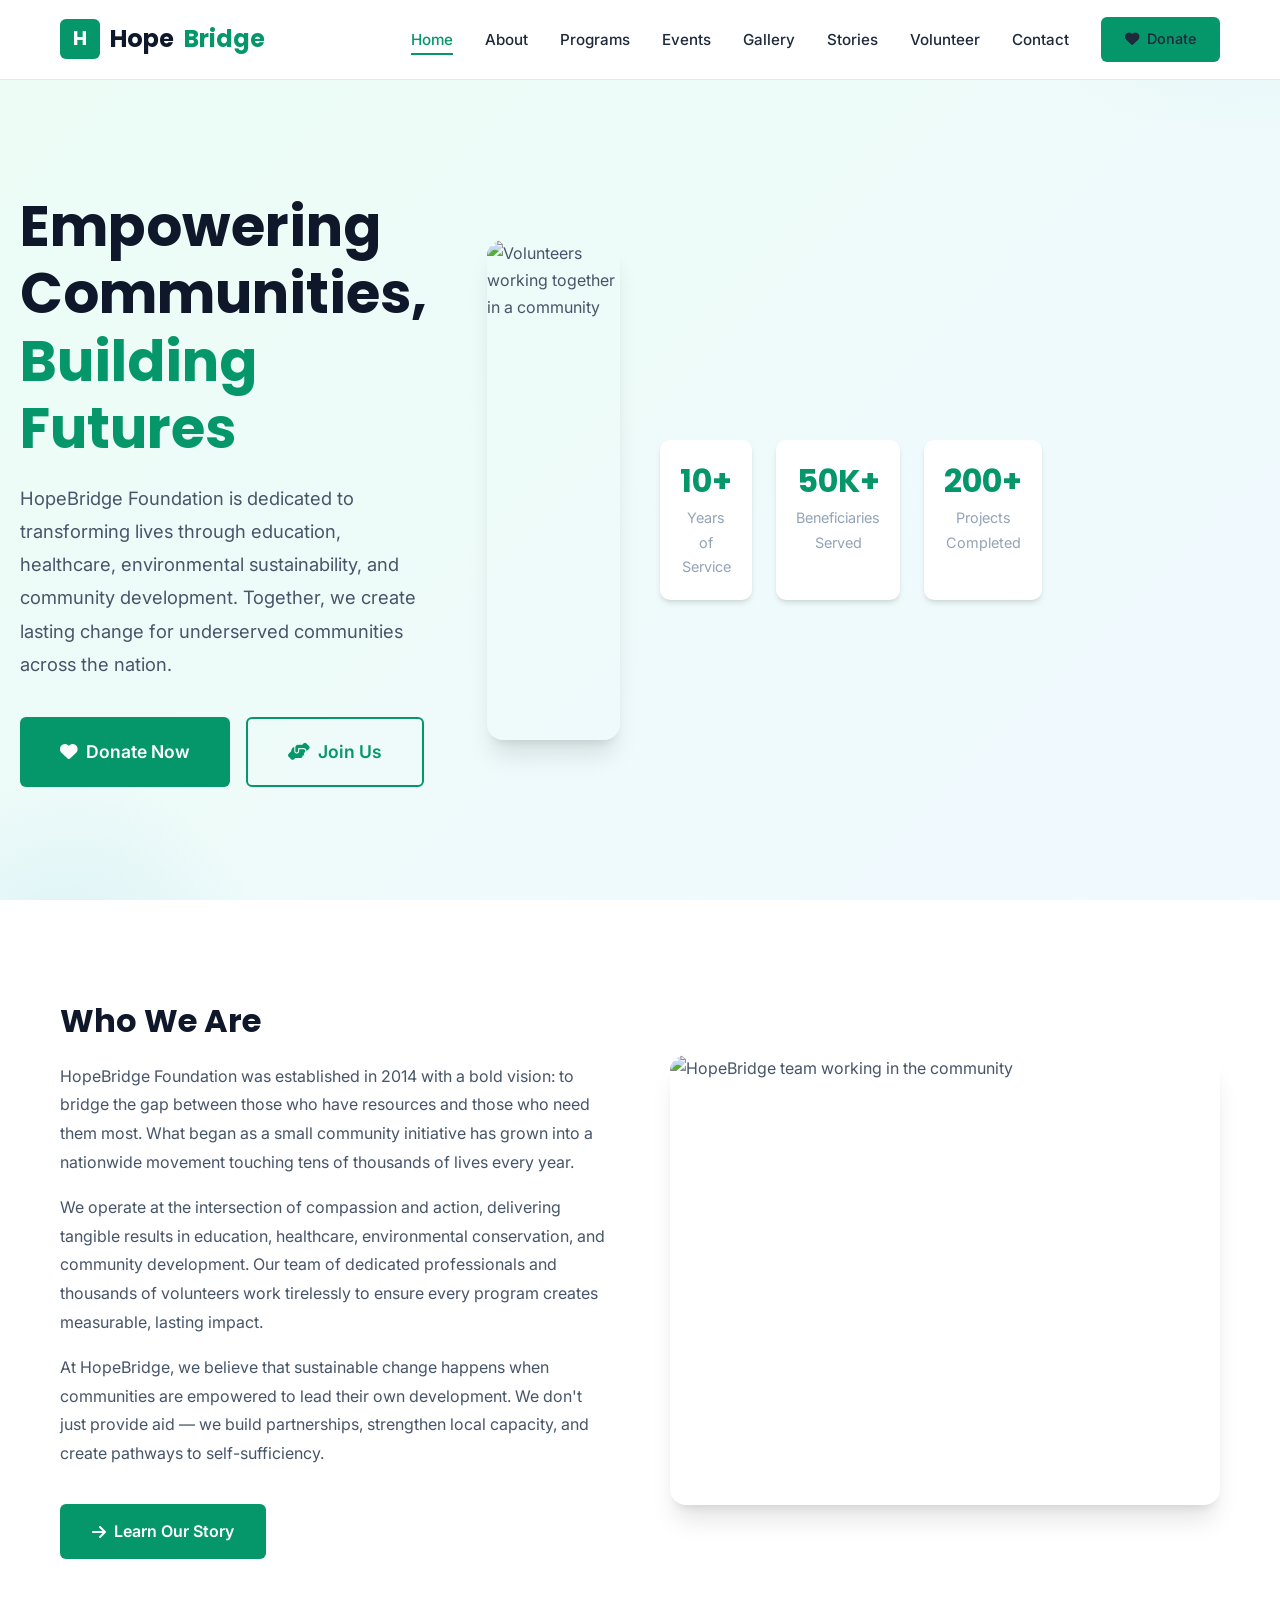
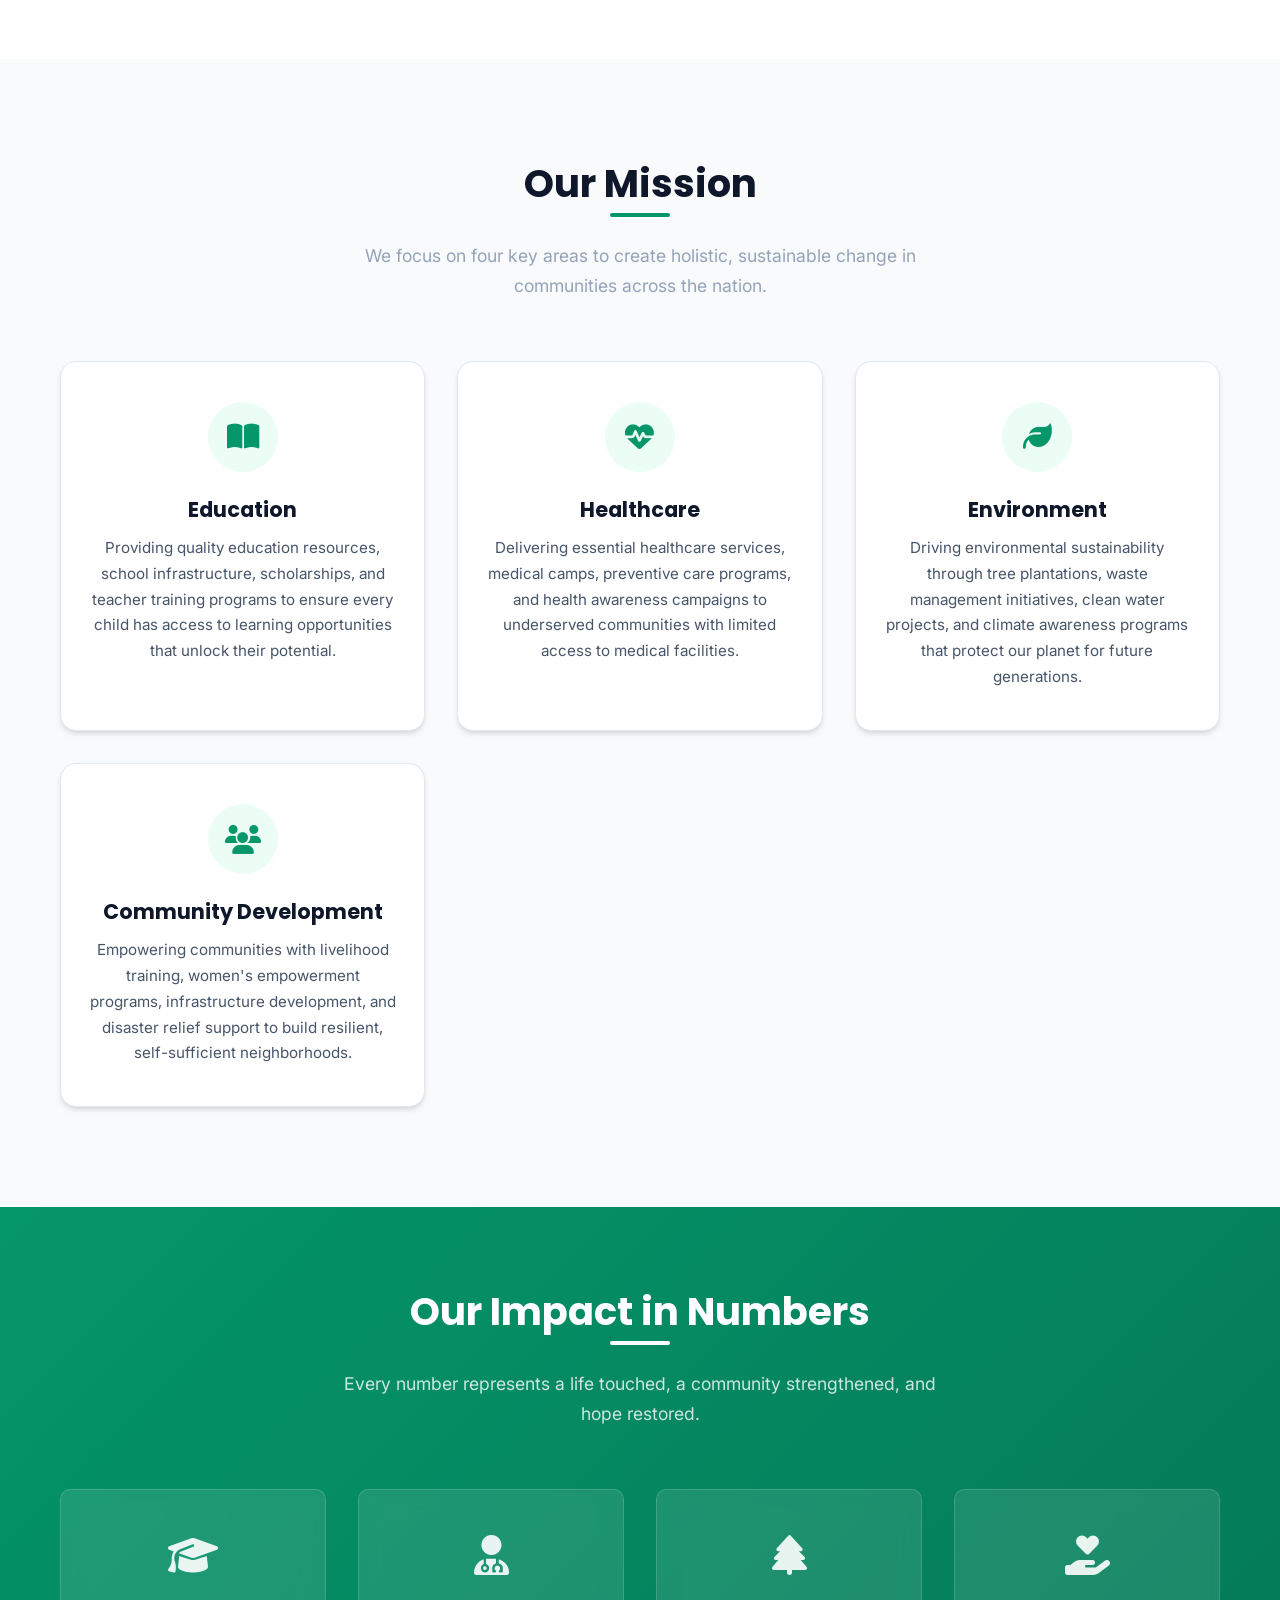
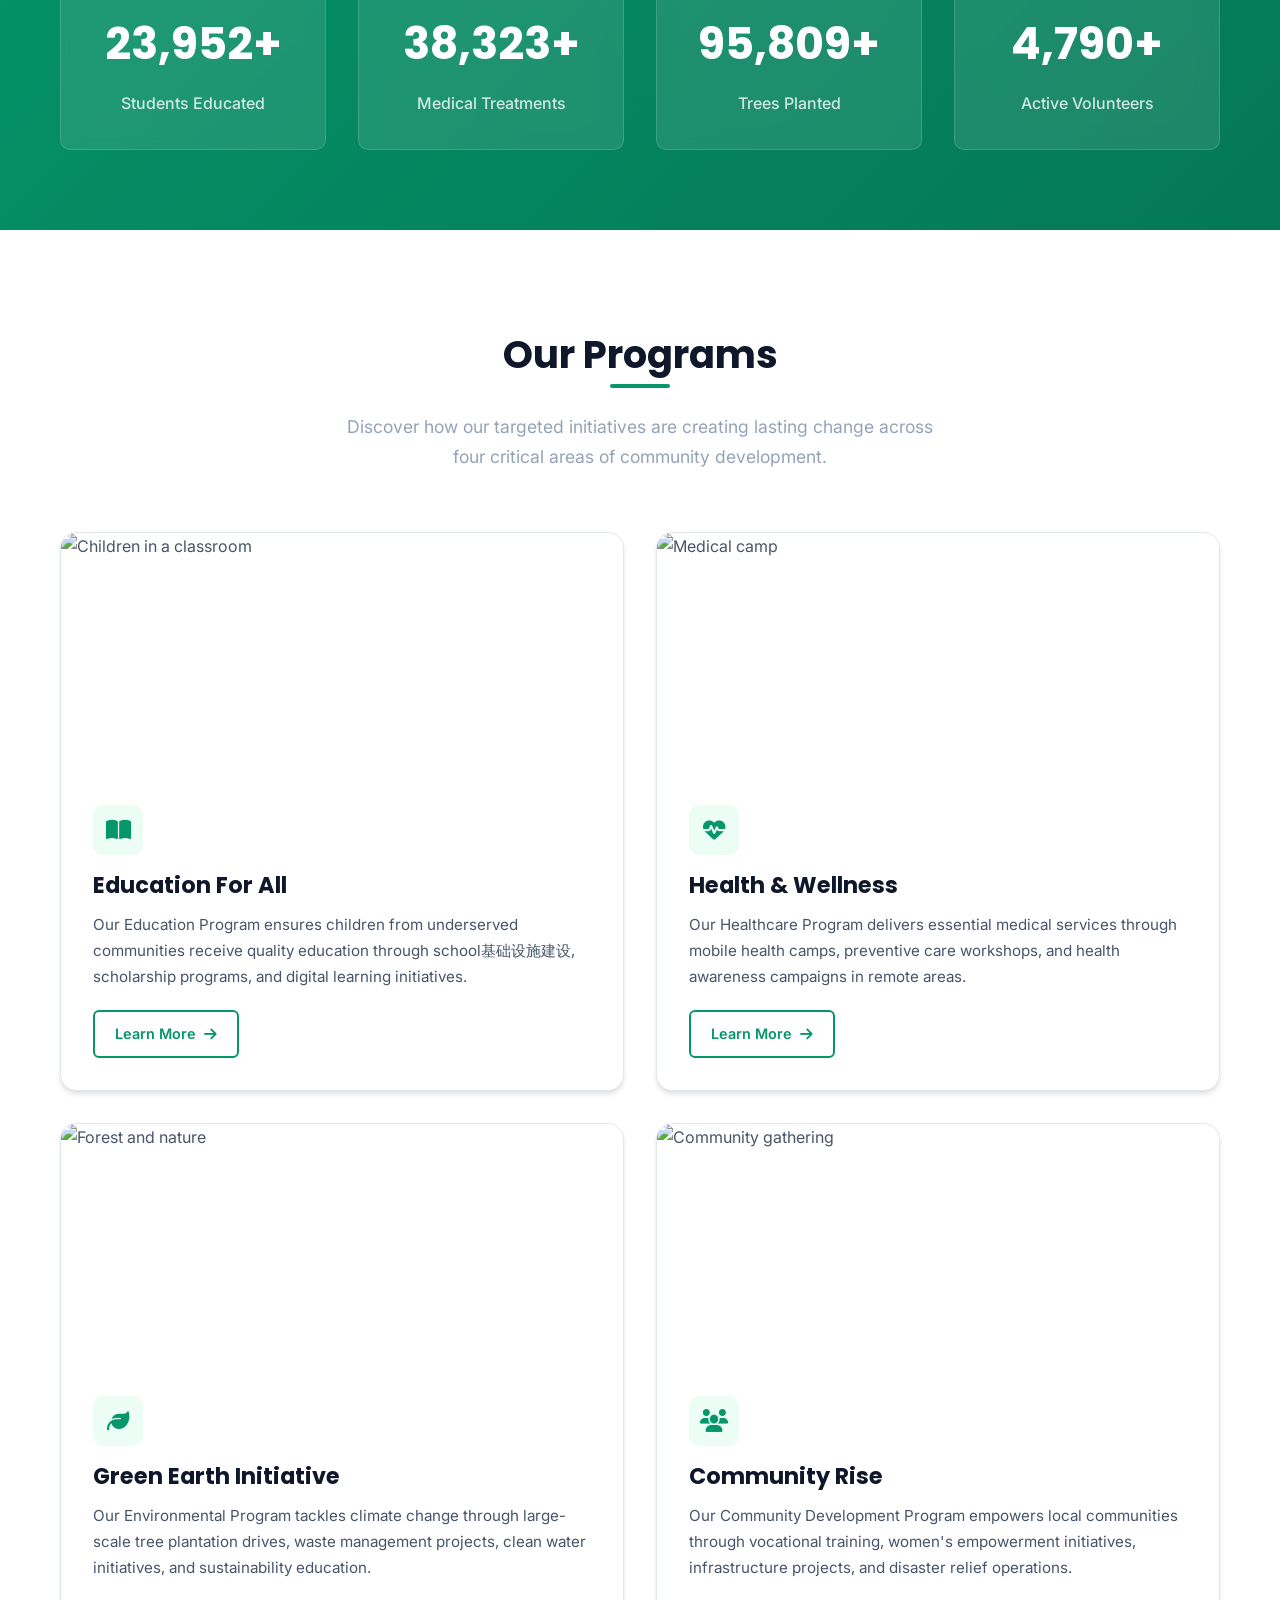
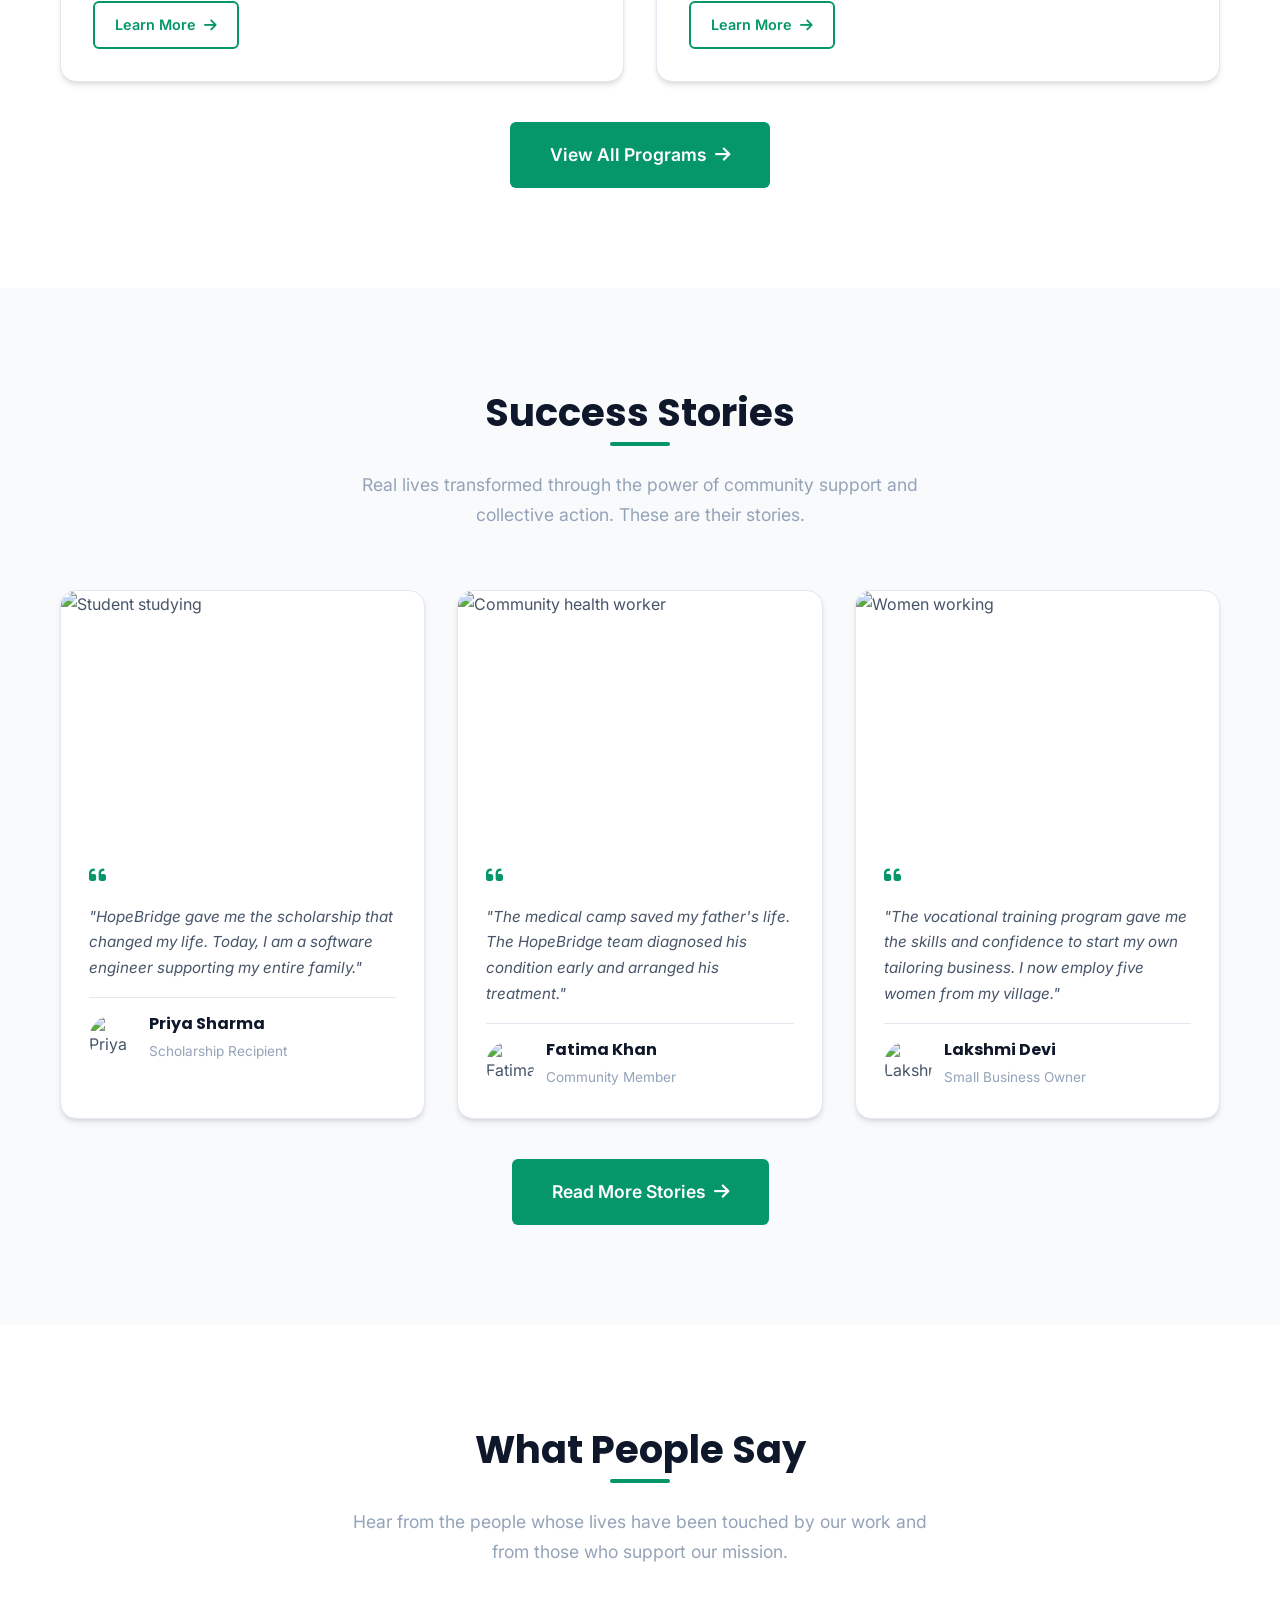
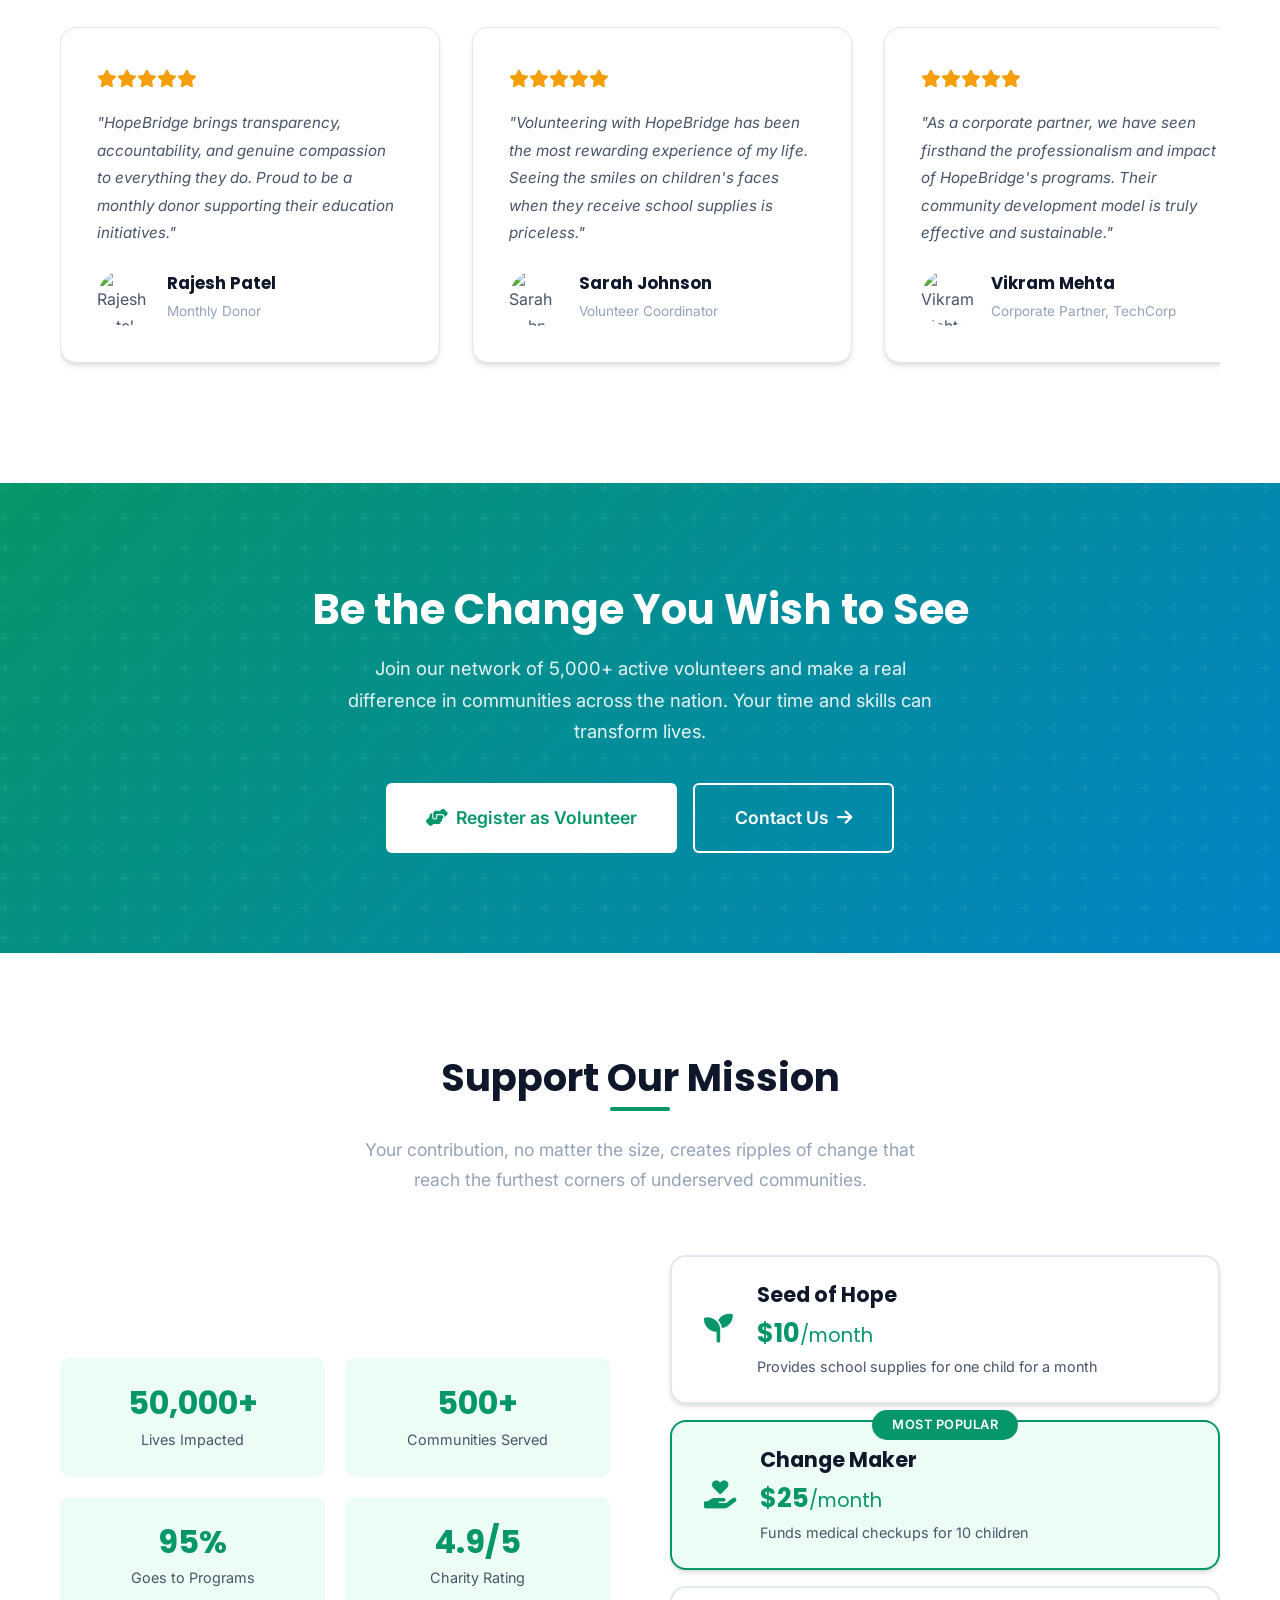
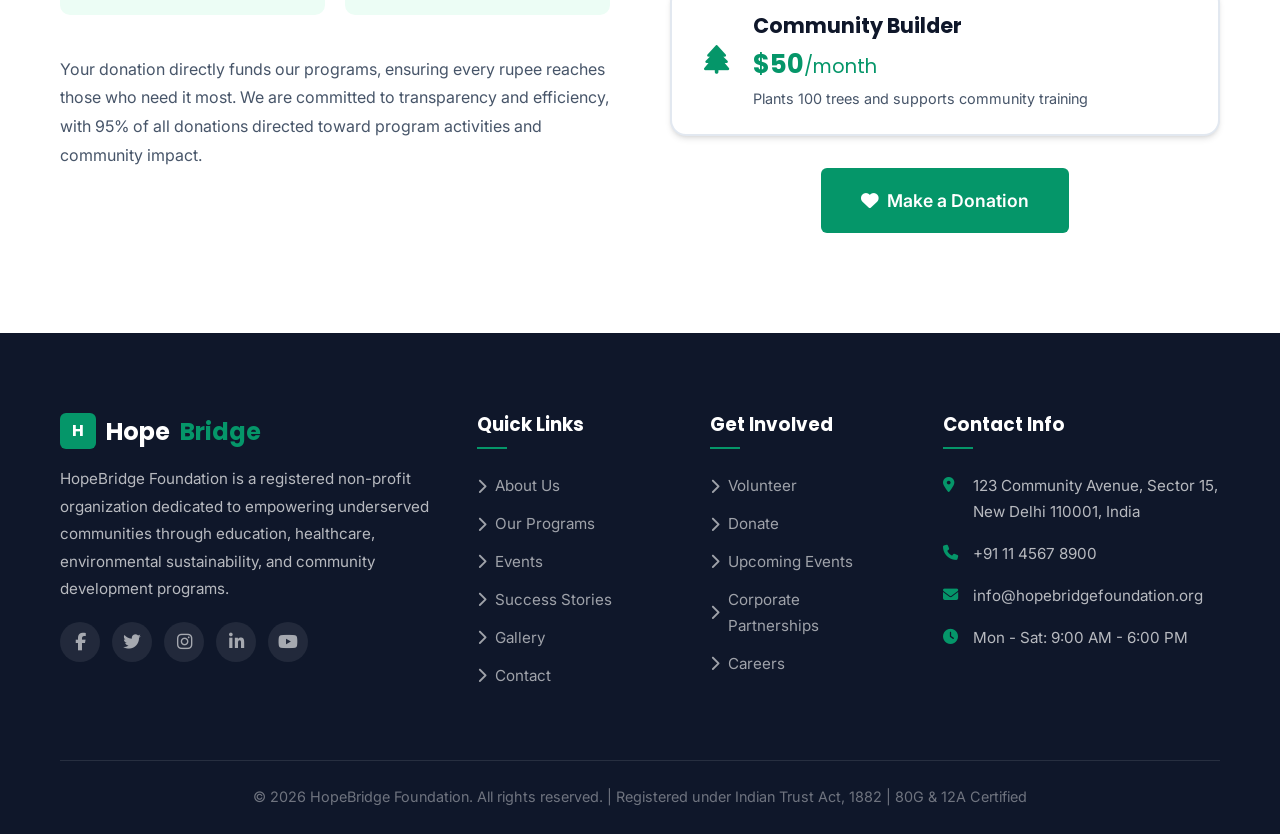
==== commit a36bfb62: "Initial commit: HopeBridge Foundation NGO Website" ====
--- a/index.html
+++ b/index.html
@@ -13,6 +13,7 @@
   <link href="https://fonts.googleapis.com/css2?family=Inter:wght@400;500;600;700&family=Poppins:wght@600;700;800&display=swap" rel="stylesheet">
   <link rel="stylesheet" href="https://cdnjs.cloudflare.com/ajax/libs/font-awesome/6.5.1/css/all.min.css">
   <link rel="stylesheet" href="css/style.css">
+  <link rel="stylesheet" href="css/responsive.css">
 
   <link rel="icon" type="image/svg+xml" href="data:image/svg+xml,%3Csvg xmlns='http://www.w3.org/2000/svg' viewBox='0 0 100 100'%3E%3Crect width='100' height='100' rx='20' fill='%23059669'/%3E%3Ctext x='50' y='68' font-size='50' text-anchor='middle' fill='white' font-family='Arial' font-weight='bold'%3EH%3C/text%3E%3C/svg%3E">
 </head>
--- a/css/responsive.css
+++ b/css/responsive.css
@@ -0,0 +1,432 @@
+/* ============================================
+   HOPEBRIDGE FOUNDATION - Responsive Styles
+   ============================================ */
+
+/* ===== 1024px - Small Laptops / Landscape Tablets ===== */
+@media (max-width: 1024px) {
+  .hero-content h1 { font-size: 2.8rem; }
+  .hero-image img { height: 400px; }
+  .hero .container { gap: 40px; }
+  .mission-grid { gap: 24px; }
+  .counter-grid { gap: 20px; }
+  .counter-item .counter-number { font-size: 2.4rem; }
+  .programs-grid { gap: 24px; }
+  .stories-preview { gap: 24px; }
+  .events-grid { gap: 24px; }
+  .team-grid { gap: 24px; }
+  .footer-grid { gap: 32px; }
+  .tiers-grid { gap: 24px; }
+  .page-header h1 { font-size: 2.2rem; }
+  .about-intro { gap: 40px; }
+  .about-intro-image img { height: 380px; }
+  .program-detail { gap: 40px; padding: 32px; }
+  .program-detail-image img { height: 300px; }
+  .form-section { gap: 40px; }
+  .form-container { padding: 36px; }
+  .form-info { padding: 36px; }
+  .story-full-card { gap: 32px; }
+  .story-full-image { height: 350px; }
+  .story-full-content { padding: 32px; }
+  .values-grid { gap: 20px; }
+  .value-card { padding: 28px 20px; }
+  .team-card-image { height: 240px; }
+  .donate-overview { gap: 40px; }
+}
+
+/* ===== 768px - Tablets ===== */
+@media (max-width: 768px) {
+  .container { padding: 0 16px; }
+  .section { padding: 70px 0; }
+  .section-header { margin-bottom: 40px; }
+  .section-header h2 { font-size: 2rem; }
+  .section-header p { font-size: 1rem; }
+
+  .hero { min-height: auto; padding: 120px 0 60px; }
+  .hero .container { grid-template-columns: 1fr; gap: 40px; }
+  .hero-content h1 { font-size: 2.4rem; }
+  .hero-content p { font-size: 1.05rem; }
+  .hero-image img { height: 350px; }
+  .hero-stats { grid-template-columns: repeat(3, 1fr); gap: 16px; margin-top: 40px; }
+  .hero-stat { padding: 16px; }
+  .hero-stat h3 { font-size: 1.6rem; }
+
+  .about-intro { grid-template-columns: 1fr; gap: 32px; }
+  .about-intro-image img { height: 320px; }
+  .about-intro-content h2 { font-size: 1.8rem; }
+
+  .mission-grid { grid-template-columns: repeat(2, 1fr); gap: 20px; }
+  .mission-card { padding: 32px 20px; }
+  .mission-card h3 { font-size: 1.2rem; }
+
+  .counter-grid { grid-template-columns: repeat(2, 1fr); gap: 16px; }
+  .counter-item { padding: 24px 16px; }
+  .counter-item .counter-number { font-size: 2.2rem; }
+  .counter-item .counter-icon { font-size: 2rem; }
+  .counters { padding: 60px 0; }
+
+  .programs-grid { grid-template-columns: 1fr; gap: 24px; }
+  .program-card-image { height: 220px; }
+  .program-card-body { padding: 24px; }
+  .program-card-body h3 { font-size: 1.3rem; }
+
+  .stories-preview { grid-template-columns: 1fr; gap: 24px; }
+  .story-card-image { height: 220px; }
+  .story-card-body { padding: 24px; }
+  .story-card-body h3 { font-size: 1.2rem; }
+
+  .cta-section { padding: 70px 0; }
+  .cta-section h2 { font-size: 2rem; }
+  .cta-section p { font-size: 1.05rem; }
+
+  .testimonial-card { flex: 0 0 320px; padding: 28px; }
+
+  .footer { padding: 60px 0 0; }
+  .footer-grid { grid-template-columns: 1fr 1fr; gap: 32px; }
+  .footer-about { grid-column: 1 / -1; }
+
+  .page-header { padding: 120px 0 40px; }
+  .page-header h1 { font-size: 2rem; }
+  .page-header p { font-size: 1rem; }
+
+  .values-grid { grid-template-columns: repeat(2, 1fr); gap: 16px; }
+
+  .team-grid { grid-template-columns: repeat(2, 1fr); gap: 20px; }
+  .team-card-image { height: 260px; }
+
+  .program-detail { grid-template-columns: 1fr; gap: 32px; padding: 28px; margin-bottom: 50px; }
+  .program-detail.reverse { direction: ltr; }
+  .program-detail.reverse > * { direction: ltr; }
+  .program-detail-image img { height: 280px; }
+  .program-detail-content h3 { font-size: 1.4rem; }
+
+  .events-grid { grid-template-columns: repeat(2, 1fr); gap: 20px; }
+  .event-card-image { height: 200px; }
+
+  .gallery-grid { grid-template-columns: repeat(2, 1fr); gap: 16px; }
+  .gallery-filters { gap: 8px; }
+  .gallery-filter { padding: 8px 18px; font-size: 0.85rem; }
+
+  .lightbox-nav { width: 40px; height: 40px; font-size: 1.2rem; }
+  .lightbox-nav.prev { left: 16px; }
+  .lightbox-nav.next { right: 16px; }
+  .lightbox-close { top: 16px; right: 16px; width: 40px; height: 40px; font-size: 1.2rem; }
+
+  .story-full-card { grid-template-columns: 1fr; gap: 0; }
+  .story-full-card:nth-child(even) { direction: ltr; }
+  .story-full-card:nth-child(even) > * { direction: ltr; }
+  .story-full-image { height: 280px; }
+  .story-full-content { padding: 28px; }
+  .story-full-content .story-text { font-size: 1rem; }
+
+  .impact-metrics { grid-template-columns: 1fr; gap: 20px; margin-top: 40px; }
+  .impact-metric h3 { font-size: 2.2rem; }
+
+  .form-section { grid-template-columns: 1fr; gap: 32px; }
+  .form-container { padding: 32px 24px; }
+  .form-info { padding: 32px 24px; }
+  .form-container h2 { font-size: 1.5rem; }
+
+  .donate-overview { grid-template-columns: 1fr; gap: 32px; }
+  .donate-stats { grid-template-columns: repeat(2, 1fr); gap: 16px; }
+  .donate-stat h3 { font-size: 1.6rem; }
+
+  .tiers-grid { grid-template-columns: 1fr; gap: 20px; max-width: 400px; margin: 0 auto; }
+  .tier-card { padding: 32px 24px; }
+  .tier-card .tier-amount { font-size: 2.2rem; }
+
+  .map-container { height: 300px; }
+
+  .form-row { grid-template-columns: 1fr; gap: 0; }
+
+  .section-description { font-size: 1rem; }
+
+  .hero-buttons .btn-lg,
+  .cta-buttons .btn-lg { padding: 16px 32px; font-size: 1rem; }
+
+  .success-message { padding: 40px 24px; }
+  .success-message h3 { font-size: 1.5rem; }
+
+  .about-intro-content h2 { font-size: 1.8rem; }
+  .program-detail-content h4 { font-size: 1rem; }
+
+  .interest-tags { grid-template-columns: 1fr; }
+
+  .nav-links .btn { display: inline-flex; width: auto; }
+
+  .navbar .container { height: 100%; }
+}
+
+/* ===== 480px - Mobile ===== */
+@media (max-width: 480px) {
+  .container { padding: 0 12px; }
+  .section { padding: 50px 0; }
+  .section-header { margin-bottom: 32px; }
+  .section-header h2 { font-size: 1.6rem; }
+  .section-header h2::after { width: 40px; height: 3px; }
+  .section-header p { font-size: 0.95rem; }
+
+  .hero { padding: 100px 0 40px; }
+  .hero .container { gap: 28px; }
+  .hero-content h1 { font-size: 1.8rem; }
+  .hero-content p { font-size: 0.95rem; margin-bottom: 24px; }
+  .hero-buttons { flex-direction: column; gap: 12px; }
+  .hero-buttons .btn-lg { width: 100%; justify-content: center; }
+  .hero-image img { height: 240px; border-radius: var(--radius); }
+  .hero-stats { grid-template-columns: 1fr; gap: 12px; margin-top: 28px; }
+  .hero-stat { padding: 14px; }
+  .hero-stat h3 { font-size: 1.4rem; }
+
+  .about-intro { gap: 24px; }
+  .about-intro-image img { height: 240px; }
+  .about-intro-content h2 { font-size: 1.5rem; }
+
+  .mission-grid { grid-template-columns: 1fr; gap: 16px; }
+  .mission-card { padding: 28px 18px; }
+  .mission-icon { width: 56px; height: 56px; font-size: 1.4rem; margin-bottom: 16px; }
+  .mission-card h3 { font-size: 1.1rem; }
+  .mission-card p { font-size: 0.9rem; }
+
+  .counters { padding: 40px 0; }
+  .counter-grid { grid-template-columns: repeat(2, 1fr); gap: 12px; }
+  .counter-item { padding: 20px 12px; }
+  .counter-item .counter-icon { font-size: 1.6rem; margin-bottom: 10px; }
+  .counter-item .counter-number { font-size: 1.8rem; }
+  .counter-item .counter-label { font-size: 0.85rem; }
+
+  .programs-grid { gap: 20px; }
+  .program-card-image { height: 200px; }
+  .program-card-body { padding: 20px; }
+  .program-card-body h3 { font-size: 1.2rem; }
+  .program-card-body p { font-size: 0.9rem; }
+  .program-card-body .program-icon { width: 44px; height: 44px; font-size: 1.2rem; }
+
+  .stories-preview { gap: 20px; }
+  .story-card-image { height: 200px; }
+  .story-card-body { padding: 20px; }
+  .story-card-body p { font-size: 0.9rem; }
+  .story-author img { width: 40px; height: 40px; }
+
+  .cta-section { padding: 50px 0; }
+  .cta-section h2 { font-size: 1.6rem; }
+  .cta-section p { font-size: 0.95rem; margin-bottom: 24px; }
+  .cta-buttons { flex-direction: column; gap: 12px; padding: 0 20px; }
+  .cta-buttons .btn-lg { width: 100%; justify-content: center; }
+
+  .testimonial-card { flex: 0 0 260px; padding: 24px 20px; }
+  .testimonial-card > p { font-size: 0.9rem; }
+  .testimonial-author img { width: 44px; height: 44px; }
+  .testimonial-card .stars { font-size: 1rem; }
+
+  .footer { padding: 40px 0 0; }
+  .footer-grid { grid-template-columns: 1fr; gap: 28px; }
+  .footer-about h3 { font-size: 1.3rem; }
+  .footer-about p { font-size: 0.9rem; }
+  .footer h4 { font-size: 1.05rem; margin-bottom: 16px; }
+  .footer-links a { font-size: 0.9rem; }
+  .footer-contact li { font-size: 0.9rem; }
+  .footer-bottom { font-size: 0.8rem; padding: 16px 0; }
+
+  .page-header { padding: 100px 0 32px; }
+  .page-header h1 { font-size: 1.6rem; }
+  .page-header p { font-size: 0.95rem; }
+
+  .values-grid { grid-template-columns: 1fr; gap: 14px; }
+  .value-card { padding: 24px 18px; }
+  .value-card h3 { font-size: 1.05rem; }
+
+  .team-grid { grid-template-columns: 1fr; gap: 20px; max-width: 360px; margin: 0 auto; }
+  .team-card-image { height: 280px; }
+
+  .program-detail { padding: 20px; gap: 24px; margin-bottom: 36px; }
+  .program-detail-image img { height: 220px; }
+  .program-detail-content h3 { font-size: 1.3rem; }
+  .program-detail-content ul li { font-size: 0.9rem; }
+
+  .events-grid { grid-template-columns: 1fr; gap: 20px; }
+  .event-card-image { height: 200px; }
+  .event-card-body { padding: 20px; }
+  .event-card-body h3 { font-size: 1.1rem; }
+  .event-card-body p { font-size: 0.85rem; }
+
+  .gallery-grid { grid-template-columns: 1fr 1fr; gap: 12px; }
+  .gallery-filters { gap: 6px; }
+  .gallery-filter { padding: 6px 14px; font-size: 0.8rem; }
+
+  .lightbox img { max-width: 95%; max-height: 70vh; }
+  .lightbox-nav { width: 36px; height: 36px; font-size: 1rem; }
+  .lightbox-nav.prev { left: 8px; }
+  .lightbox-nav.next { right: 8px; }
+  .lightbox-close { top: 12px; right: 12px; width: 36px; height: 36px; font-size: 1rem; }
+
+  .story-full-image { height: 220px; }
+  .story-full-content { padding: 24px 20px; }
+  .story-full-content .story-text { font-size: 0.95rem; }
+  .story-full-content .story-quote-icon { font-size: 1.5rem; }
+
+  .impact-metric { padding: 28px 20px; }
+  .impact-metric h3 { font-size: 2rem; }
+  .impact-metric p { font-size: 0.9rem; }
+
+  .form-container { padding: 24px 16px; }
+  .form-info { padding: 24px 16px; }
+  .form-container h2 { font-size: 1.3rem; }
+  .form-container > p { font-size: 0.9rem; margin-bottom: 24px; }
+  .form-group label { font-size: 0.9rem; }
+  .form-control { padding: 12px 14px; font-size: 0.95rem; }
+  .form-info-icon { width: 44px; height: 44px; min-width: 44px; font-size: 1rem; }
+  .form-info-text h4 { font-size: 1rem; }
+  .form-info-text p { font-size: 0.85rem; }
+
+  .donate-overview { gap: 24px; }
+  .donate-stats { gap: 12px; }
+  .donate-stat { padding: 18px; }
+  .donate-stat h3 { font-size: 1.4rem; }
+
+  .tiers-grid { max-width: 100%; }
+  .tier-card.featured::before { font-size: 0.7rem; padding: 3px 14px; }
+
+  .map-container { height: 240px; }
+
+  .back-to-top { width: 40px; height: 40px; font-size: 1rem; bottom: 20px; right: 20px; }
+
+  .section-description { font-size: 0.95rem; }
+
+  .hero-buttons .btn-lg,
+  .cta-buttons .btn-lg { padding: 14px 28px; font-size: 0.95rem; }
+
+  .success-message { padding: 32px 16px; }
+  .success-message h3 { font-size: 1.3rem; }
+  .success-message p { font-size: 0.9rem; }
+  .success-message .success-icon { width: 64px; height: 64px; font-size: 2rem; }
+
+  .form-row .form-group { margin-bottom: 0; }
+
+  .about-intro-content h2 { font-size: 1.5rem; }
+  .program-detail-content h4 { font-size: 1rem; }
+
+  .tier-card h3 { font-size: 1.15rem; }
+  .tier-card .tier-amount { font-size: 2rem; }
+
+  .story-author-info h4 { font-size: 0.95rem; }
+  .story-author-info span { font-size: 0.8rem; }
+}
+
+/* ===== 375px - Small Mobile ===== */
+@media (max-width: 375px) {
+  .hero-content h1 { font-size: 1.6rem; }
+  .section-header h2 { font-size: 1.4rem; }
+  .counter-grid { grid-template-columns: 1fr 1fr; }
+  .counter-item .counter-number { font-size: 1.5rem; }
+  .gallery-grid { grid-template-columns: 1fr 1fr; gap: 8px; }
+  .donate-stats { grid-template-columns: 1fr 1fr; gap: 8px; }
+  .donate-stat { padding: 14px; }
+  .donate-stat h3 { font-size: 1.2rem; }
+  .mission-card { padding: 24px 16px; }
+  .team-card-image { height: 240px; }
+  .hero-image img { height: 200px; }
+  .about-intro-image img { height: 200px; }
+  .program-card-image { height: 180px; }
+  .story-card-image { height: 180px; }
+  .event-card-image { height: 180px; }
+  .program-detail-image img { height: 200px; }
+  .story-full-image { height: 200px; }
+}
+
+/* ===== 320px - Very Small Mobile ===== */
+@media (max-width: 320px) {
+  .container { padding: 0 8px; }
+  .hero-content h1 { font-size: 1.4rem; }
+  .section-header h2 { font-size: 1.3rem; }
+  .counter-grid { grid-template-columns: 1fr; }
+  .tier-card { padding: 24px 16px; }
+  .team-card-image { height: 220px; }
+  .hero-image img { height: 180px; }
+  .about-intro-image img { height: 180px; }
+  .program-card-image { height: 160px; }
+  .story-card-image { height: 160px; }
+  .event-card-image { height: 160px; }
+  .program-detail-image img { height: 180px; }
+  .story-full-image { height: 180px; }
+  .gallery-grid { grid-template-columns: 1fr; }
+  .donate-stats { grid-template-columns: 1fr; }
+  .btn-lg { padding: 12px 24px; font-size: 0.9rem; }
+}
+
+/* ===== Mobile Navigation Overrides ===== */
+@media (max-width: 768px) {
+  .nav-toggle {
+    display: flex;
+    z-index: 1001;
+  }
+
+  .nav-links {
+    position: fixed;
+    top: 0;
+    right: -100%;
+    width: 280px;
+    height: 100vh;
+    flex-direction: column;
+    background: var(--white);
+    padding: 100px 32px 40px;
+    gap: 8px;
+    box-shadow: -4px 0 20px rgba(0,0,0,0.1);
+    transition: right 0.3s ease;
+    align-items: flex-start;
+    z-index: 1000;
+    overflow-y: auto;
+  }
+
+  .nav-links.open {
+    right: 0;
+  }
+
+  .nav-links a {
+    width: 100%;
+    padding: 12px 0;
+    font-size: 1rem;
+    border-bottom: 1px solid var(--border);
+  }
+
+  .nav-links a::after {
+    display: none;
+  }
+
+  .nav-links a.active {
+    color: var(--primary);
+  }
+
+  .nav-links .btn {
+    width: 100%;
+    justify-content: center;
+    margin-top: 16px;
+    padding: 14px 24px;
+    font-size: 1rem;
+  }
+
+  .nav-toggle.active span:nth-child(1) {
+    transform: rotate(45deg) translate(5px, 5px);
+  }
+
+  .nav-toggle.active span:nth-child(2) {
+    opacity: 0;
+  }
+
+  .nav-toggle.active span:nth-child(3) {
+    transform: rotate(-45deg) translate(5px, -5px);
+  }
+
+  .nav-brand { font-size: 1.3rem; }
+  .nav-brand .brand-icon { width: 34px; height: 34px; font-size: 1rem; }
+}
+
+/* ===== Home Page Tier Cards Override ===== */
+@media (max-width: 768px) {
+  .tiers-grid[style*="flex"] {
+    flex-direction: column !important;
+  }
+}
+
+/* ===== Gallery Items Hidden by Filter ===== */
+.gallery-item[style*="display: none"] {
+  display: none;
+}
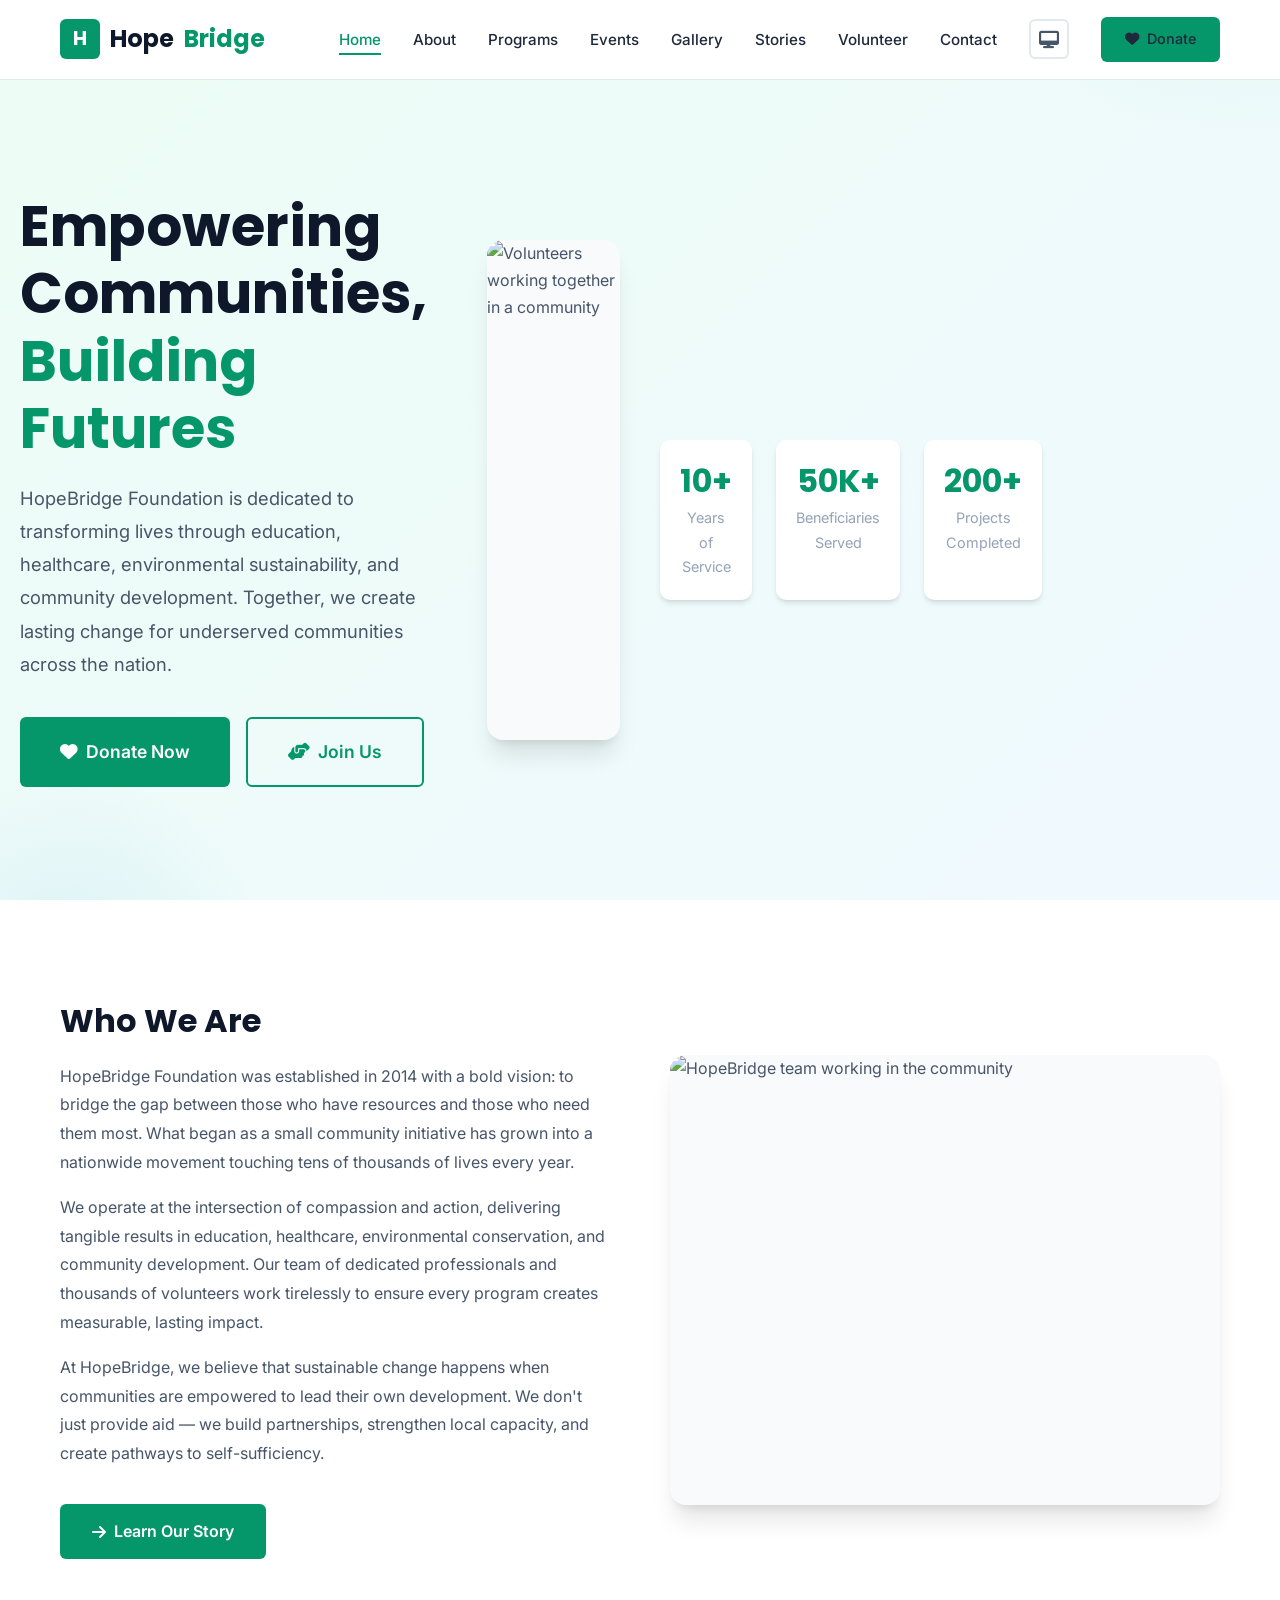
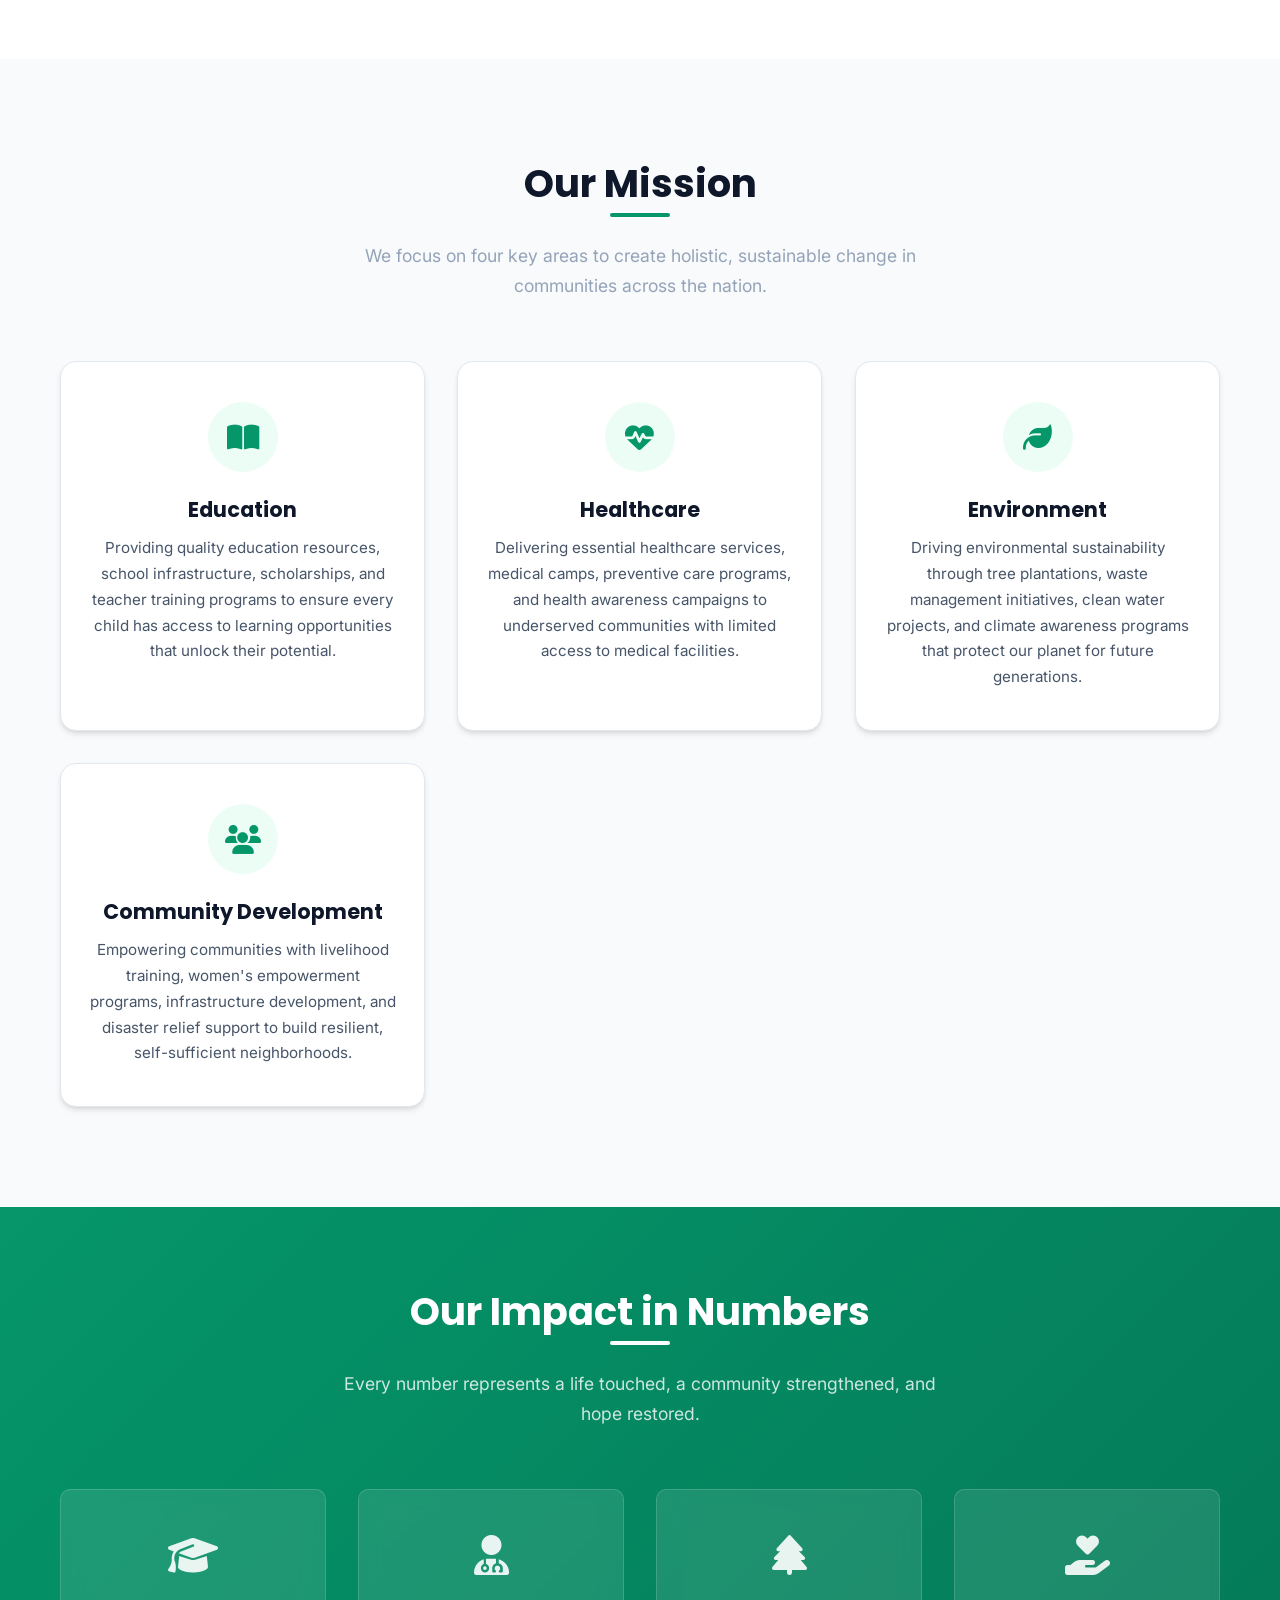
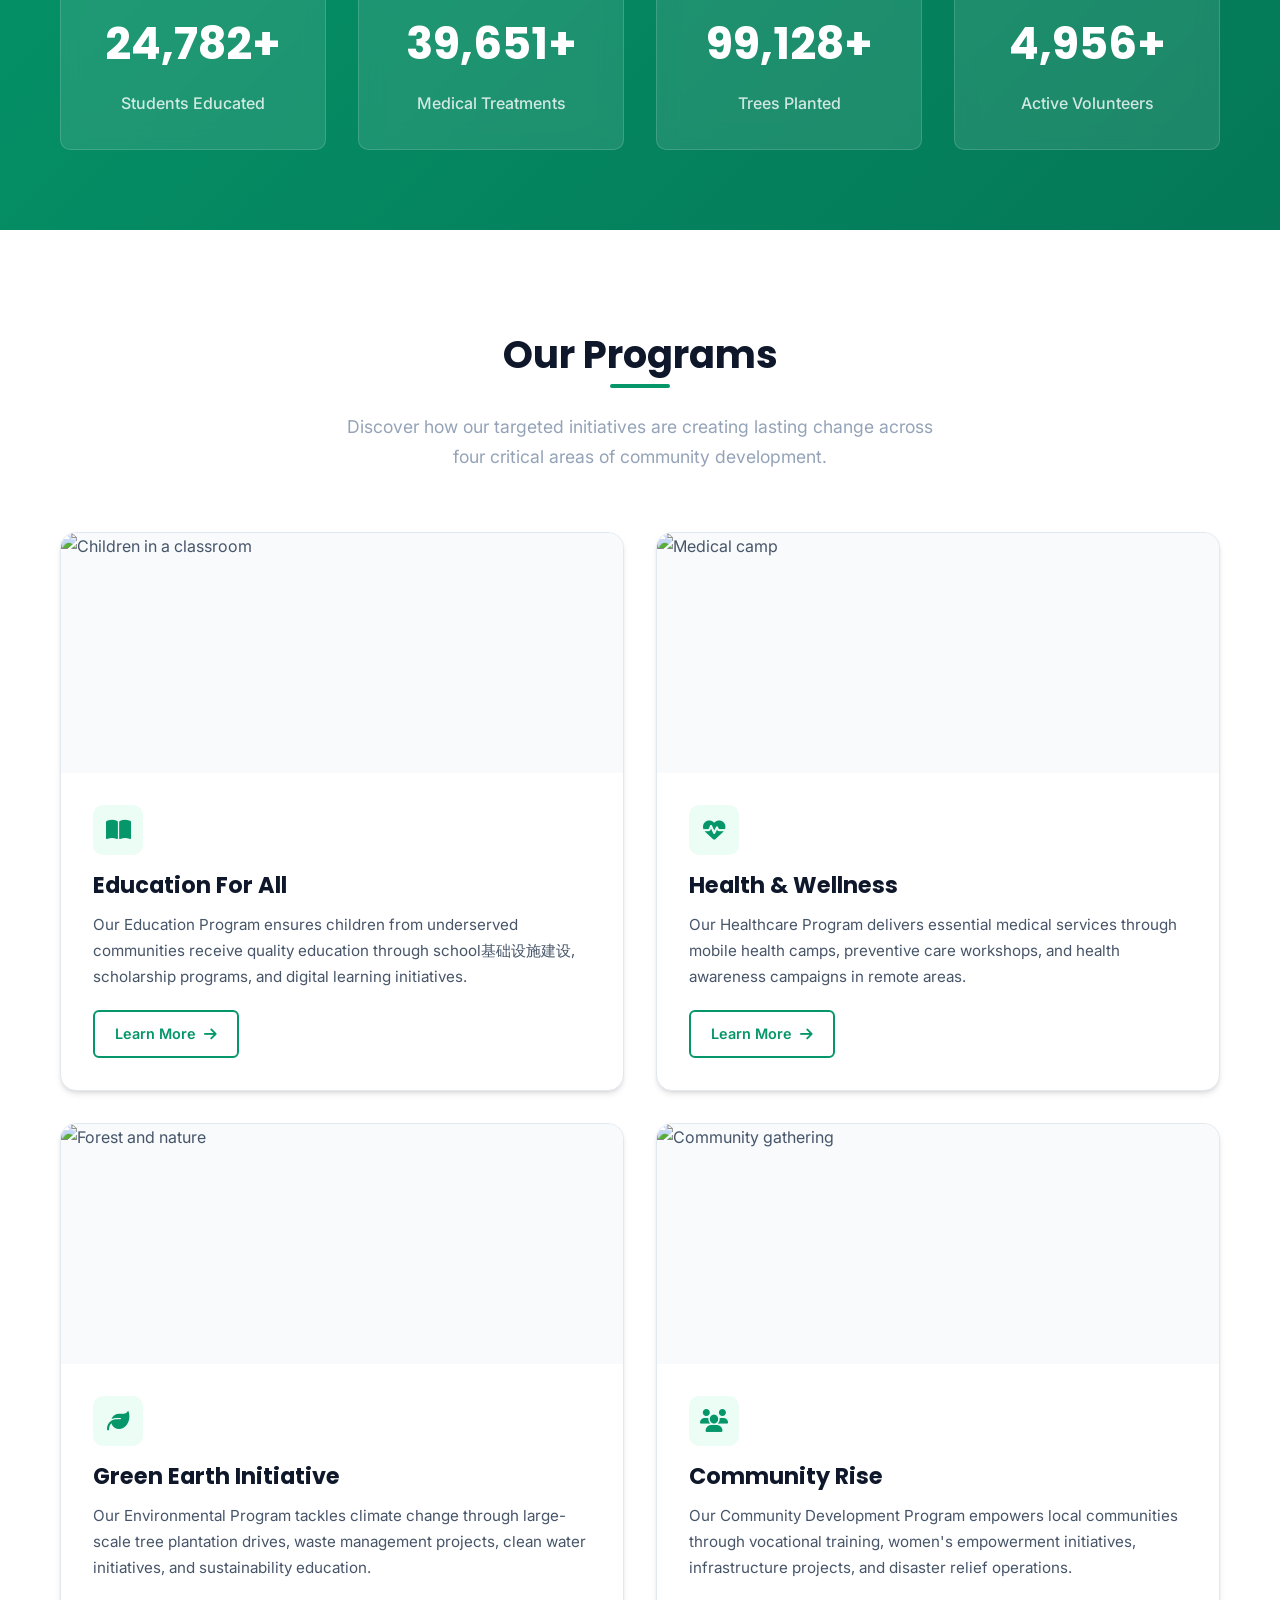
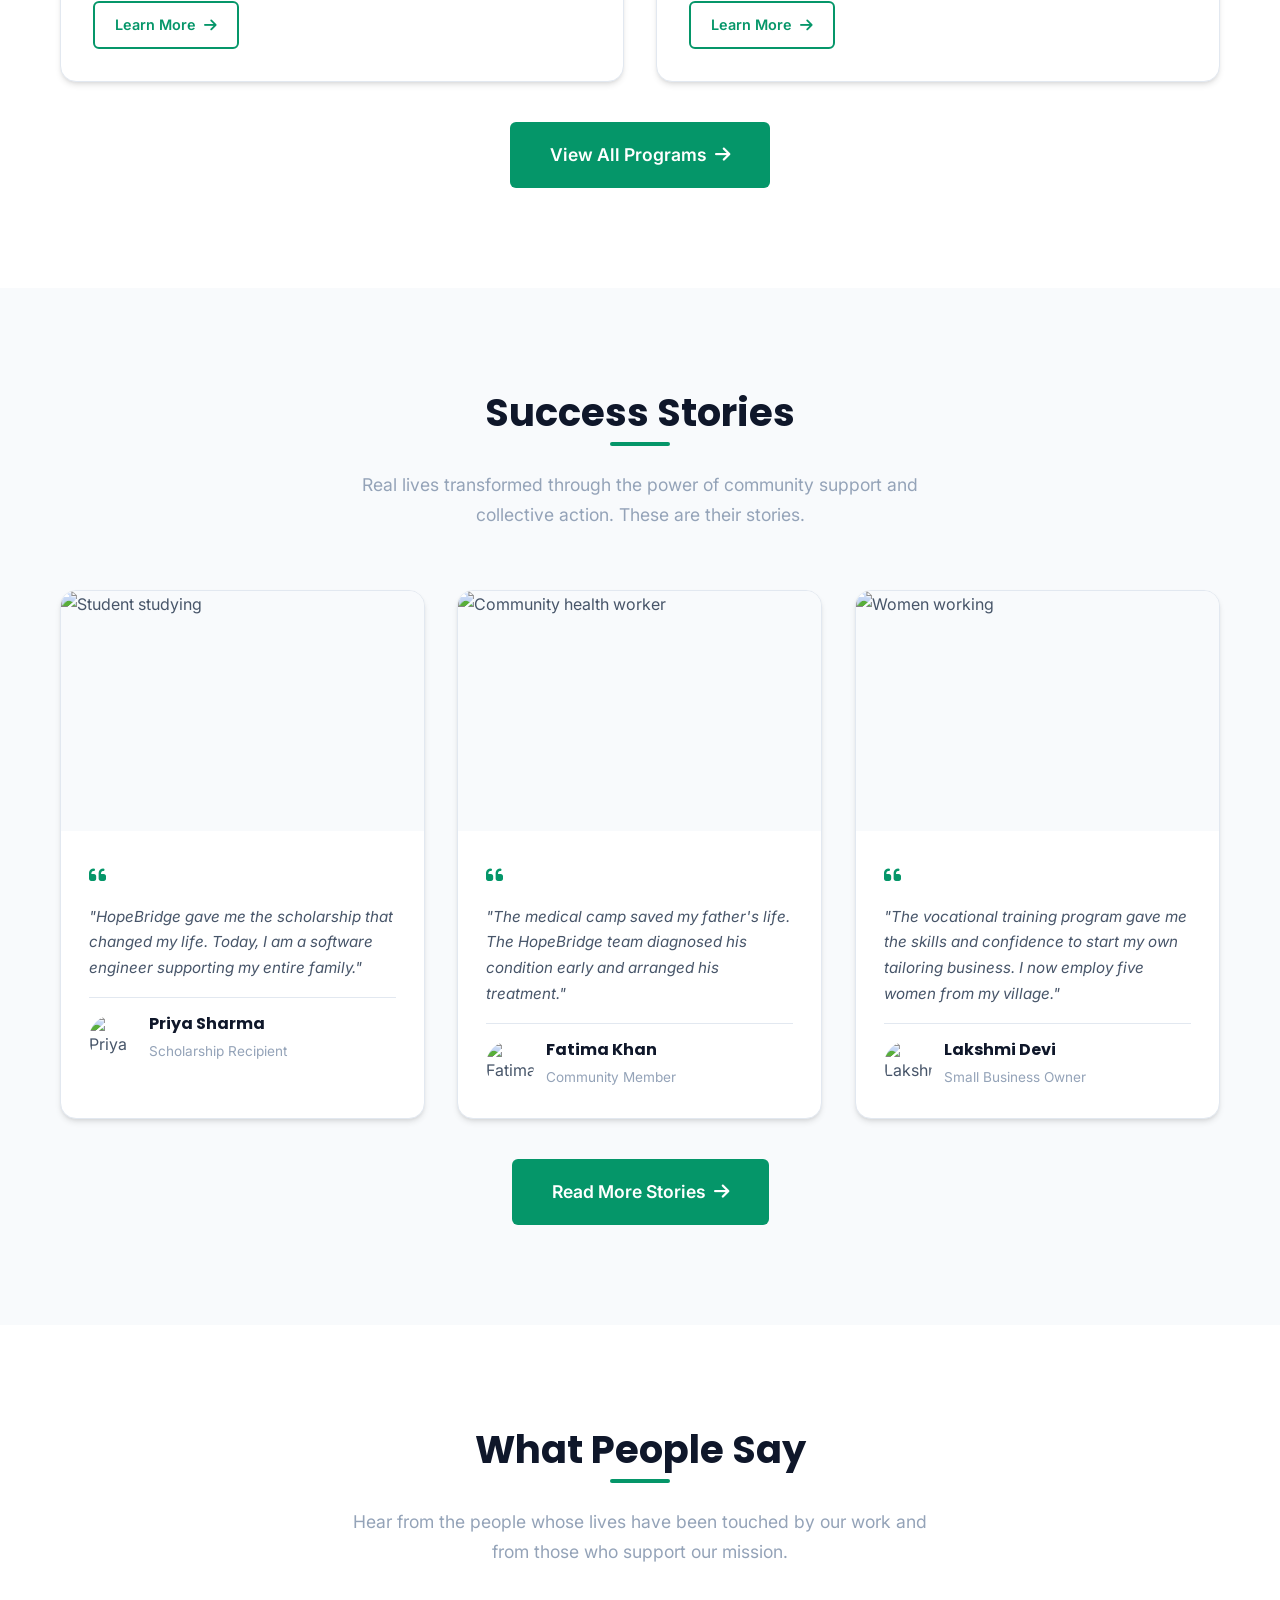
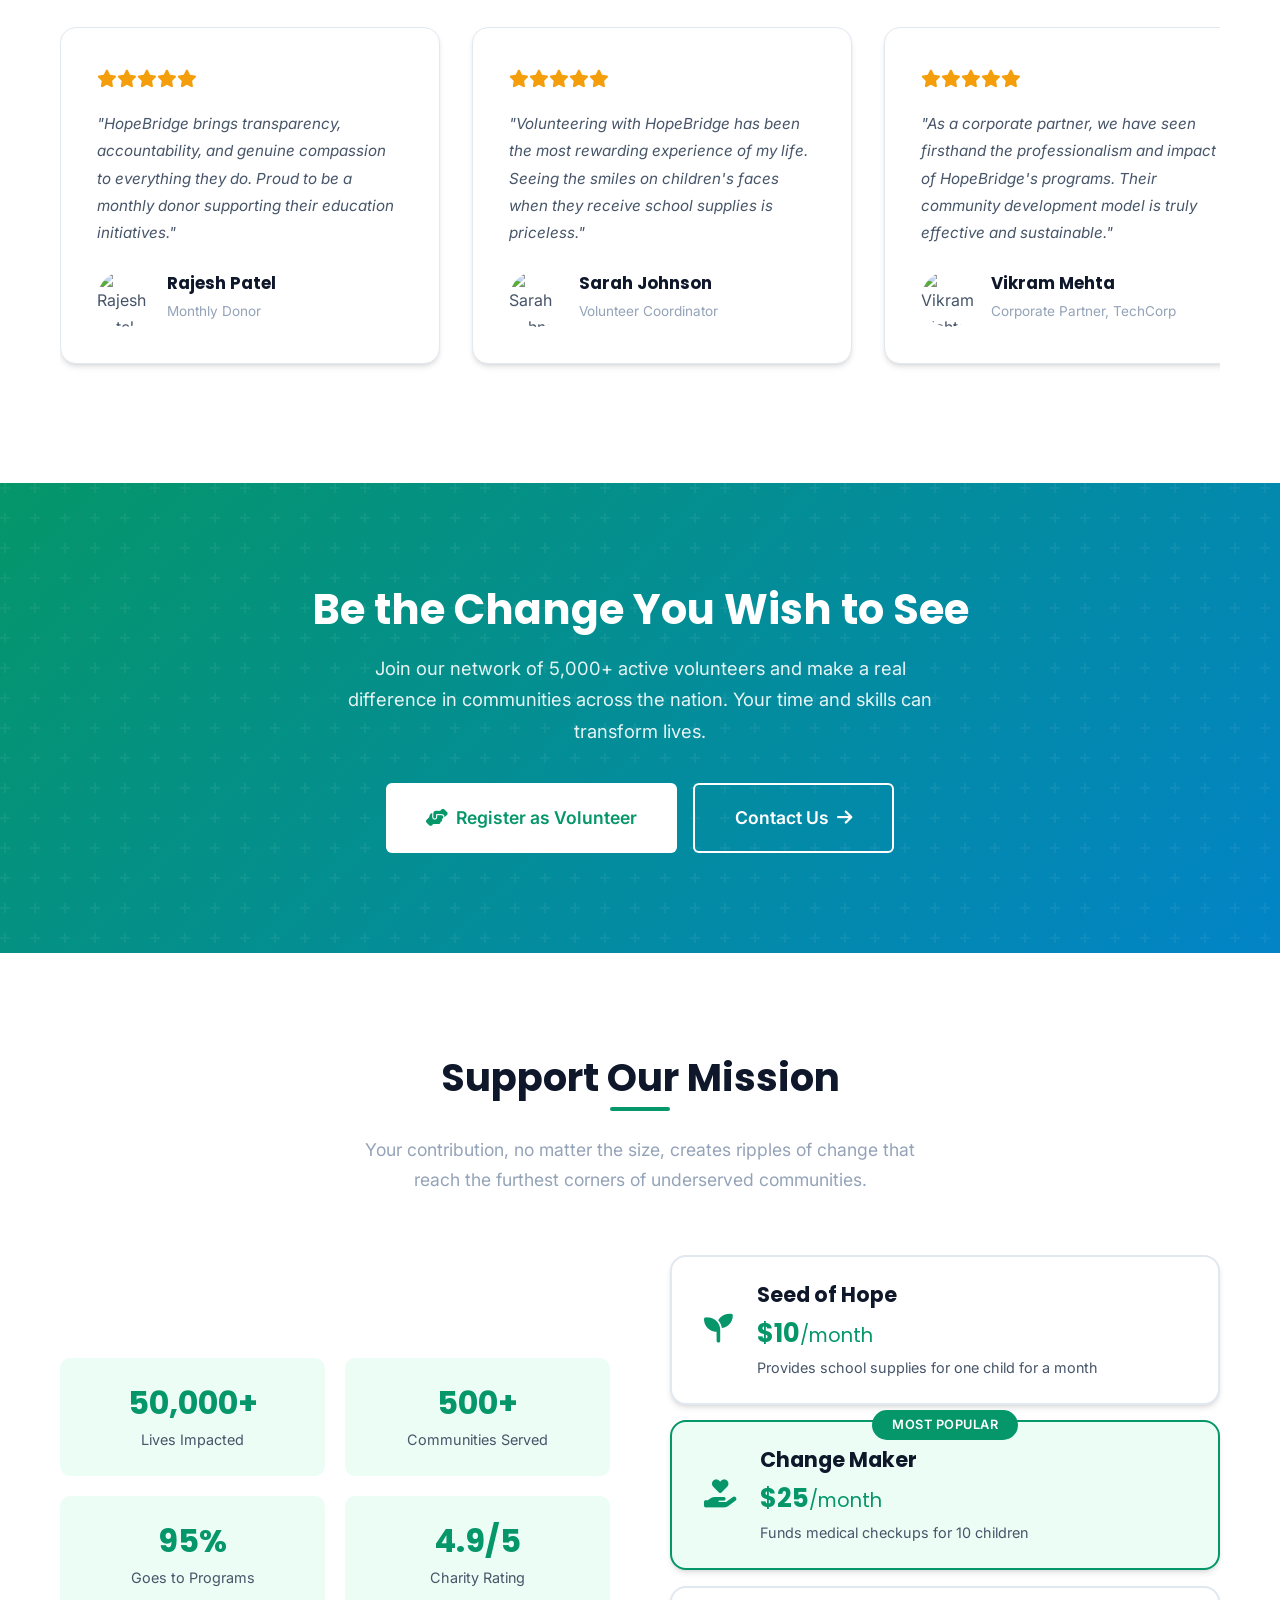
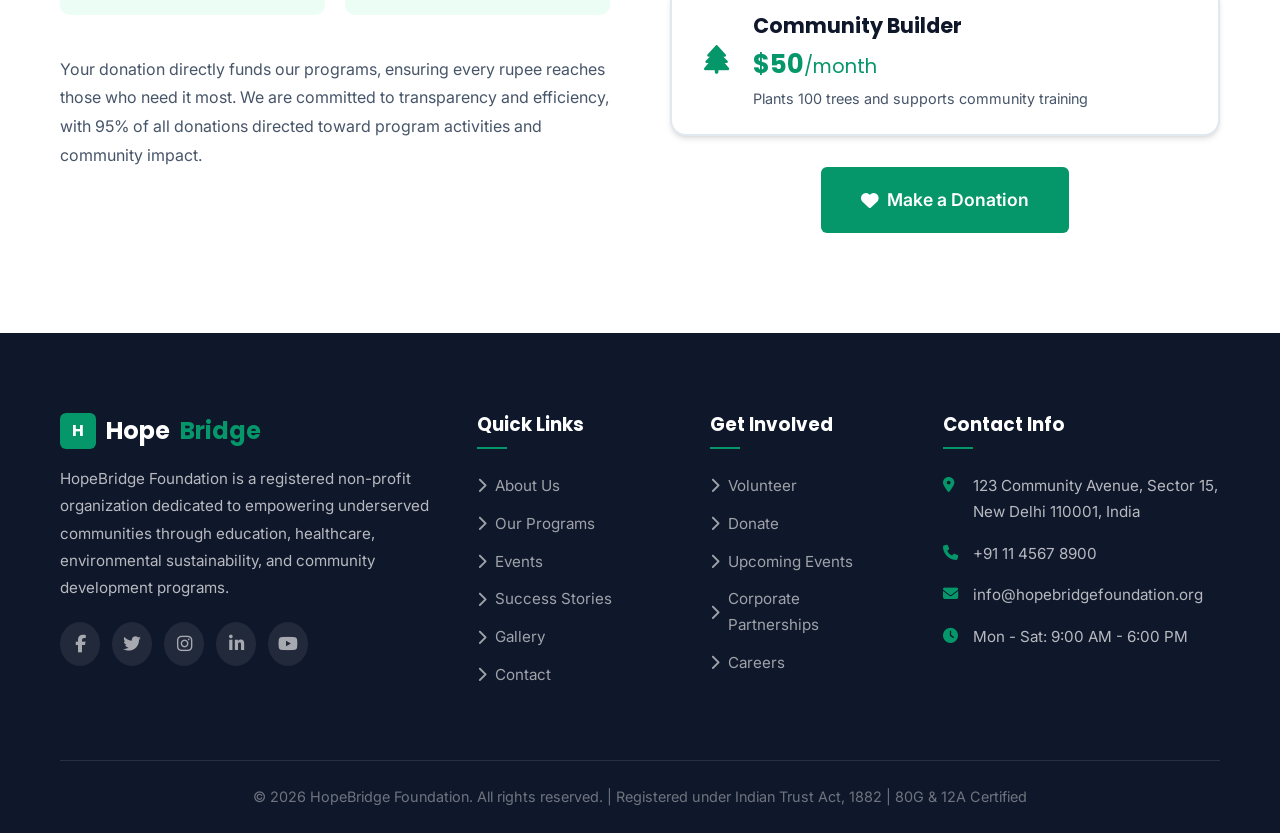
==== commit d0f1503f: "Initial commit: HopeBridge Foundation NGO Website" ====
--- a/index.html
+++ b/index.html
@@ -14,6 +14,7 @@
   <link rel="stylesheet" href="https://cdnjs.cloudflare.com/ajax/libs/font-awesome/6.5.1/css/all.min.css">
   <link rel="stylesheet" href="css/style.css">
   <link rel="stylesheet" href="css/responsive.css">
+  <link rel="stylesheet" href="css/theme.css">
 
   <link rel="icon" type="image/svg+xml" href="data:image/svg+xml,%3Csvg xmlns='http://www.w3.org/2000/svg' viewBox='0 0 100 100'%3E%3Crect width='100' height='100' rx='20' fill='%23059669'/%3E%3Ctext x='50' y='68' font-size='50' text-anchor='middle' fill='white' font-family='Arial' font-weight='bold'%3EH%3C/text%3E%3C/svg%3E">
 </head>
@@ -35,6 +36,10 @@
         <li><a href="stories.html">Stories</a></li>
         <li><a href="volunteer.html">Volunteer</a></li>
         <li><a href="contact.html">Contact</a></li>
+        <li><button class="theme-toggle" id="themeToggle" aria-label="Light mode">
+            <i class="theme-icon fas fa-sun"></i>
+            <span class="theme-tooltip">Light mode</span>
+          </button></li>
         <li><a href="donate.html" class="btn btn-primary btn-sm"><i class="fas fa-heart"></i> Donate</a></li>
       </ul>
       <button class="nav-toggle" id="navToggle" aria-label="Toggle navigation menu">
@@ -474,5 +479,6 @@
   <!-- Scripts -->
   <script src="js/main.js"></script>
   <script src="js/animations.js"></script>
+  <script src="js/theme.js"></script>
 </body>
 </html>
--- a/css/responsive.css
+++ b/css/responsive.css
@@ -2,11 +2,117 @@
    HOPEBRIDGE FOUNDATION - Responsive Styles
    ============================================ */
 
+/* ===== GLOBAL OVERFLOW & VIEWPORT FIXES ===== */
+html {
+  overflow-x: hidden;
+  width: 100%;
+  max-width: 100vw;
+}
+
+body {
+  overflow-x: hidden;
+  width: 100%;
+  max-width: 100vw;
+  position: relative;
+}
+
+/* ===== SAFE AREA SUPPORT (iOS notch) ===== */
+.navbar .container {
+  padding-left: max(20px, env(safe-area-inset-left));
+  padding-right: max(20px, env(safe-area-inset-right));
+}
+
+img {
+  max-width: 100%;
+  height: auto;
+}
+
+/* ===== PERFORMANCE: CSS Containment ===== */
+.navbar,
+.hero,
+.section,
+.counters,
+.cta-section,
+.footer,
+.page-header,
+.gallery-grid,
+.events-grid,
+.programs-grid,
+.stories-preview,
+.story-card,
+.event-card,
+.program-card,
+.tier-card,
+.team-card,
+.mission-card,
+.value-card,
+.testimonial-card {
+  contain: layout style;
+}
+
+/* ===== LAYOUT SHIFT PREVENTION ===== */
+.hero-image img,
+.about-intro-image img,
+.program-card-image img,
+.story-card-image img,
+.event-card-image img,
+.team-card-image img,
+.program-detail-image img,
+.story-full-image img,
+.gallery-item img {
+  aspect-ratio: attr(width) / attr(height);
+  background: var(--bg-light);
+}
+
+/* ===== ACCESSIBILITY: Touch Targets ===== */
+.nav-links a,
+.gallery-filter,
+.btn,
+.back-to-top,
+.footer-social a,
+.lightbox-close,
+.lightbox-nav,
+.event-card .btn {
+  min-height: 44px;
+}
+
+.nav-toggle {
+  min-width: 44px;
+  min-height: 44px;
+  display: none;
+  flex-direction: column;
+  align-items: center;
+  justify-content: center;
+  gap: 5px;
+  cursor: pointer;
+  padding: 8px;
+  background: none;
+  border: none;
+  border-radius: var(--radius-sm);
+  position: relative;
+  right: auto;
+}
+
+/* ===== 1440px+ Large Monitors ===== */
+@media (min-width: 1440px) {
+  .container {
+    max-width: 1320px;
+  }
+}
+
+/* ===== 1200px - Desktop ===== */
+@media (max-width: 1200px) {
+  .container {
+    max-width: 100%;
+    padding: 0 24px;
+  }
+}
+
 /* ===== 1024px - Small Laptops / Landscape Tablets ===== */
 @media (max-width: 1024px) {
   .hero-content h1 { font-size: 2.8rem; }
+  .hero .container { gap: 40px; }
   .hero-image img { height: 400px; }
-  .hero .container { gap: 40px; }
   .mission-grid { gap: 24px; }
   .counter-grid { gap: 20px; }
   .counter-item .counter-number { font-size: 2.4rem; }
@@ -35,7 +141,7 @@
 
 /* ===== 768px - Tablets ===== */
 @media (max-width: 768px) {
-  .container { padding: 0 16px; }
+  .container { padding: 0 20px; }
   .section { padding: 70px 0; }
   .section-header { margin-bottom: 40px; }
   .section-header h2 { font-size: 2rem; }
@@ -130,7 +236,7 @@
   .donate-stats { grid-template-columns: repeat(2, 1fr); gap: 16px; }
   .donate-stat h3 { font-size: 1.6rem; }
 
-  .tiers-grid { grid-template-columns: 1fr; gap: 20px; max-width: 400px; margin: 0 auto; }
+  .tiers-grid { grid-template-columns: 1fr; gap: 20px; max-width: 420px; margin: 0 auto; }
   .tier-card { padding: 32px 24px; }
   .tier-card .tier-amount { font-size: 2.2rem; }
 
@@ -139,26 +245,130 @@
   .form-row { grid-template-columns: 1fr; gap: 0; }
 
   .section-description { font-size: 1rem; }
-
-  .hero-buttons .btn-lg,
-  .cta-buttons .btn-lg { padding: 16px 32px; font-size: 1rem; }
-
   .success-message { padding: 40px 24px; }
   .success-message h3 { font-size: 1.5rem; }
-
   .about-intro-content h2 { font-size: 1.8rem; }
   .program-detail-content h4 { font-size: 1rem; }
-
   .interest-tags { grid-template-columns: 1fr; }
 
-  .nav-links .btn { display: inline-flex; width: auto; }
-
-  .navbar .container { height: 100%; }
+  /* Donate page: Secure Donation Info inline 3-col grid collapse */
+  .donate-overview + div[style*="grid"] {
+    grid-template-columns: 1fr !important;
+    gap: 20px !important;
+  }
+
+  /* About page: Vision & Mission inline 2-col grid collapse */
+  div[style*="grid-template-columns: 1fr 1fr"][style*="gap: 40px"] {
+    grid-template-columns: 1fr !important;
+    gap: 24px !important;
+  }
+
+  /* About page: Organizational Goals inline 3-col grid collapse */
+  div[style*="grid-template-columns: repeat(3, 1fr)"][style*="gap: 32px"] {
+    grid-template-columns: 1fr !important;
+    gap: 20px !important;
+    max-width: 400px !important;
+    margin-left: auto !important;
+    margin-right: auto !important;
+  }
+
+  /* Hero decorative pseudo-elements - hide on mobile to prevent overflow */
+  .hero::before,
+  .hero::after {
+    display: none;
+  }
+
+  /* Home page inline-style tier cards flex fix */
+  .tiers-grid[style*="flex"] {
+    flex-direction: column !important;
+    max-width: 100% !important;
+    margin: 0 !important;
+  }
+}
+
+/* ===== MOBILE NAVIGATION ===== */
+@media (max-width: 768px) {
+  .navbar .container {
+    padding: 0 20px;
+  }
+
+  .nav-toggle {
+    display: flex;
+    z-index: 1001;
+    margin-right: 4px;
+  }
+
+  .nav-links {
+    position: fixed;
+    top: 0;
+    right: -100%;
+    width: 280px;
+    height: 100vh;
+    height: 100dvh;
+    flex-direction: column;
+    background: var(--white);
+    padding: 100px 24px 40px;
+    gap: 4px;
+    box-shadow: -4px 0 20px rgba(0,0,0,0.1);
+    transition: right 0.3s ease;
+    align-items: flex-start;
+    z-index: 1000;
+    overflow-y: auto;
+    -webkit-overflow-scrolling: touch;
+  }
+
+  .nav-links.open {
+    right: 0;
+  }
+
+  .nav-links a {
+    width: 100%;
+    padding: 14px 0;
+    font-size: 1rem;
+    border-bottom: 1px solid var(--border);
+  }
+
+  .nav-links a::after {
+    display: none;
+  }
+
+  .nav-links a.active {
+    color: var(--primary);
+  }
+
+  .nav-links .btn {
+    width: 100%;
+    justify-content: center;
+    margin-top: 16px;
+    padding: 14px 24px;
+    font-size: 1rem;
+  }
+
+  .nav-toggle.active span:nth-child(1) {
+    transform: rotate(45deg) translate(5px, 5px);
+  }
+
+  .nav-toggle.active span:nth-child(2) {
+    opacity: 0;
+  }
+
+  .nav-toggle.active span:nth-child(3) {
+    transform: rotate(-45deg) translate(5px, -5px);
+  }
+
+  .nav-brand {
+    font-size: 1.3rem;
+  }
+  .nav-brand .brand-icon {
+    width: 34px;
+    height: 34px;
+    font-size: 1rem;
+  }
 }
 
 /* ===== 480px - Mobile ===== */
 @media (max-width: 480px) {
-  .container { padding: 0 12px; }
+  .container { padding: 0 16px; }
   .section { padding: 50px 0; }
   .section-header { margin-bottom: 32px; }
   .section-header h2 { font-size: 1.6rem; }
@@ -209,10 +419,10 @@
   .cta-section { padding: 50px 0; }
   .cta-section h2 { font-size: 1.6rem; }
   .cta-section p { font-size: 0.95rem; margin-bottom: 24px; }
-  .cta-buttons { flex-direction: column; gap: 12px; padding: 0 20px; }
+  .cta-buttons { flex-direction: column; gap: 12px; padding: 0 16px; }
   .cta-buttons .btn-lg { width: 100%; justify-content: center; }
 
-  .testimonial-card { flex: 0 0 260px; padding: 24px 20px; }
+  .testimonial-card { flex: 0 0 280px; padding: 24px 20px; }
   .testimonial-card > p { font-size: 0.9rem; }
   .testimonial-author img { width: 44px; height: 44px; }
   .testimonial-card .stars { font-size: 1rem; }
@@ -249,8 +459,8 @@
   .event-card-body p { font-size: 0.85rem; }
 
   .gallery-grid { grid-template-columns: 1fr 1fr; gap: 12px; }
-  .gallery-filters { gap: 6px; }
-  .gallery-filter { padding: 6px 14px; font-size: 0.8rem; }
+  .gallery-filters { gap: 6px; flex-wrap: wrap; }
+  .gallery-filter { padding: 8px 16px; font-size: 0.8rem; }
 
   .lightbox img { max-width: 95%; max-height: 70vh; }
   .lightbox-nav { width: 36px; height: 36px; font-size: 1rem; }
@@ -287,7 +497,7 @@
 
   .map-container { height: 240px; }
 
-  .back-to-top { width: 40px; height: 40px; font-size: 1rem; bottom: 20px; right: 20px; }
+  .back-to-top { width: 40px; height: 40px; font-size: 1rem; bottom: 20px; right: 16px; }
 
   .section-description { font-size: 0.95rem; }
 
@@ -309,10 +519,25 @@
 
   .story-author-info h4 { font-size: 0.95rem; }
   .story-author-info span { font-size: 0.8rem; }
+
+  /* Home page tier cards inline style fix */
+  .tiers-grid[style*="flex"] .tier-card[style*="flex"] {
+    flex-direction: column !important;
+    text-align: center !important;
+    gap: 12px !important;
+    padding: 20px 16px !important;
+  }
+  .tiers-grid[style*="flex"] .tier-card[style*="flex"] .tier-icon {
+    margin-bottom: 8px !important;
+  }
+  .tiers-grid[style*="flex"] .tier-card[style*="flex"] .tier-amount {
+    font-size: 1.4rem !important;
+  }
 }
 
 /* ===== 375px - Small Mobile ===== */
 @media (max-width: 375px) {
+  .container { padding: 0 12px; }
   .hero-content h1 { font-size: 1.6rem; }
   .section-header h2 { font-size: 1.4rem; }
   .counter-grid { grid-template-columns: 1fr 1fr; }
@@ -330,11 +555,16 @@
   .event-card-image { height: 180px; }
   .program-detail-image img { height: 200px; }
   .story-full-image { height: 200px; }
+
+  .testimonial-card { flex: 0 0 240px; }
+  .nav-links { width: 260px; }
+
+  .cta-buttons { padding: 0 12px; }
 }
 
 /* ===== 320px - Very Small Mobile ===== */
 @media (max-width: 320px) {
-  .container { padding: 0 8px; }
+  .container { padding: 0 10px; }
   .hero-content h1 { font-size: 1.4rem; }
   .section-header h2 { font-size: 1.3rem; }
   .counter-grid { grid-template-columns: 1fr; }
@@ -349,84 +579,29 @@
   .story-full-image { height: 180px; }
   .gallery-grid { grid-template-columns: 1fr; }
   .donate-stats { grid-template-columns: 1fr; }
-  .btn-lg { padding: 12px 24px; font-size: 0.9rem; }
-}
-
-/* ===== Mobile Navigation Overrides ===== */
-@media (max-width: 768px) {
-  .nav-toggle {
-    display: flex;
-    z-index: 1001;
-  }
-
-  .nav-links {
-    position: fixed;
-    top: 0;
-    right: -100%;
-    width: 280px;
-    height: 100vh;
-    flex-direction: column;
-    background: var(--white);
-    padding: 100px 32px 40px;
-    gap: 8px;
-    box-shadow: -4px 0 20px rgba(0,0,0,0.1);
-    transition: right 0.3s ease;
-    align-items: flex-start;
-    z-index: 1000;
-    overflow-y: auto;
-  }
-
-  .nav-links.open {
-    right: 0;
-  }
-
-  .nav-links a {
-    width: 100%;
-    padding: 12px 0;
-    font-size: 1rem;
-    border-bottom: 1px solid var(--border);
-  }
-
-  .nav-links a::after {
-    display: none;
-  }
-
-  .nav-links a.active {
-    color: var(--primary);
-  }
-
-  .nav-links .btn {
-    width: 100%;
-    justify-content: center;
-    margin-top: 16px;
-    padding: 14px 24px;
-    font-size: 1rem;
-  }
-
-  .nav-toggle.active span:nth-child(1) {
-    transform: rotate(45deg) translate(5px, 5px);
-  }
-
-  .nav-toggle.active span:nth-child(2) {
-    opacity: 0;
-  }
-
-  .nav-toggle.active span:nth-child(3) {
-    transform: rotate(-45deg) translate(5px, -5px);
-  }
-
-  .nav-brand { font-size: 1.3rem; }
-  .nav-brand .brand-icon { width: 34px; height: 34px; font-size: 1rem; }
-}
-
-/* ===== Home Page Tier Cards Override ===== */
-@media (max-width: 768px) {
-  .tiers-grid[style*="flex"] {
-    flex-direction: column !important;
-  }
-}
-
-/* ===== Gallery Items Hidden by Filter ===== */
-.gallery-item[style*="display: none"] {
-  display: none;
-}
+  .gallery-filter { padding: 6px 12px; font-size: 0.75rem; }
+  .testimonial-card { flex: 0 0 220px; padding: 20px 16px; }
+  .nav-links { width: 240px; padding: 80px 16px 32px; }
+
+  .hero-buttons .btn-lg,
+  .cta-buttons .btn-lg { padding: 12px 24px; font-size: 0.9rem; }
+}
+
+/* ===== PRINT STYLES ===== */
+@media print {
+  .navbar,
+  .back-to-top,
+  .nav-toggle,
+  .lightbox,
+  .cta-section,
+  .footer-social {
+    display: none !important;
+  }
+  body {
+    overflow: visible !important;
+  }
+  .section {
+    padding: 30px 0;
+    page-break-inside: avoid;
+  }
+}
--- a/css/theme.css
+++ b/css/theme.css
@@ -0,0 +1,188 @@
+/* ============================================
+   HOPEBRIDGE FOUNDATION - Theme System
+   ============================================ */
+
+/* ===== Theme Transition ===== */
+html {
+  transition: background-color 0.3s ease;
+}
+
+html *,
+html *::before,
+html *::after {
+  transition: background-color 0.25s ease, color 0.25s ease, border-color 0.25s ease, box-shadow 0.25s ease;
+}
+
+/* ===== Theme Toggle Button ===== */
+.theme-toggle {
+  background: none;
+  border: 2px solid var(--border);
+  border-radius: var(--radius-sm);
+  width: 40px;
+  height: 40px;
+  display: flex;
+  align-items: center;
+  justify-content: center;
+  cursor: pointer;
+  color: var(--text);
+  font-size: 1.1rem;
+  transition: var(--transition);
+  position: relative;
+}
+
+.theme-toggle:hover {
+  border-color: var(--primary);
+  color: var(--primary);
+  background: var(--primary-bg);
+}
+
+.theme-toggle .theme-icon {
+  line-height: 1;
+}
+
+.theme-tooltip {
+  position: absolute;
+  top: calc(100% + 8px);
+  left: 50%;
+  transform: translateX(-50%);
+  background: var(--dark);
+  color: var(--white);
+  padding: 4px 10px;
+  border-radius: 4px;
+  font-size: 0.75rem;
+  white-space: nowrap;
+  opacity: 0;
+  visibility: hidden;
+  transition: var(--transition);
+  pointer-events: none;
+  font-family: var(--font-body);
+}
+
+.theme-toggle:hover .theme-tooltip {
+  opacity: 1;
+  visibility: visible;
+}
+
+/* ===== Dark Theme ===== */
+[data-theme="dark"] {
+  --primary: #34d399;
+  --primary-dark: #10b981;
+  --primary-light: #6ee7b7;
+  --primary-bg: #064e3b;
+  --secondary: #38bdf8;
+  --secondary-dark: #0284c7;
+  --secondary-light: #7dd3fc;
+  --secondary-bg: #0c4a6e;
+  --accent: #fbbf24;
+  --accent-dark: #f59e0b;
+  --accent-bg: #78350f;
+  --dark: #f1f5f9;
+  --dark-2: #e2e8f0;
+  --text: #cbd5e1;
+  --text-light: #94a3b8;
+  --border: #334155;
+  --bg-light: #0f172a;
+  --white: #1e293b;
+  --shadow-sm: 0 1px 3px rgba(0,0,0,0.4);
+  --shadow: 0 4px 6px -1px rgba(0,0,0,0.5), 0 2px 4px -2px rgba(0,0,0,0.4);
+  --shadow-lg: 0 10px 15px -3px rgba(0,0,0,0.5), 0 4px 6px -4px rgba(0,0,0,0.4);
+  --shadow-xl: 0 20px 25px -5px rgba(0,0,0,0.5), 0 8px 10px -6px rgba(0,0,0,0.4);
+}
+
+[data-theme="dark"] body {
+  background: #0f172a;
+}
+
+[data-theme="dark"] .navbar {
+  background: #1e293b;
+  border-color: #334155;
+}
+
+[data-theme="dark"] .navbar.scrolled {
+  box-shadow: 0 4px 20px rgba(0,0,0,0.5);
+}
+
+[data-theme="dark"] .hero {
+  background: linear-gradient(135deg, #022c22 0%, #082f49 100%);
+}
+
+[data-theme="dark"] .page-header {
+  background: linear-gradient(135deg, #022c22 0%, #082f49 100%);
+}
+
+[data-theme="dark"] .counters {
+  background: linear-gradient(135deg, #065f46 0%, #064e3b 100%);
+}
+
+[data-theme="dark"] .cta-section {
+  background: linear-gradient(135deg, #065f46 0%, #075985 100%);
+}
+
+[data-theme="dark"] .footer {
+  background: #020617;
+}
+
+[data-theme="dark"] .btn-white {
+  background: #ffffff;
+  color: var(--primary-dark);
+}
+
+[data-theme="dark"] .btn-white:hover {
+  background: #f1f5f9;
+  color: var(--primary-dark);
+}
+
+[data-theme="dark"] .btn-outline[style*="border-color: white"],
+[data-theme="dark"] .btn-outline[style*="color: white"] {
+  border-color: #ffffff !important;
+  color: #ffffff !important;
+}
+
+[data-theme="dark"] .nav-links {
+  background: #1e293b;
+}
+
+[data-theme="dark"] .nav-links a {
+  border-color: #334155;
+}
+
+[data-theme="dark"] .lightbox {
+  background: rgba(0,0,0,0.95);
+}
+
+[data-theme="dark"] .theme-toggle:hover {
+  background: #334155;
+}
+
+[data-theme="dark"] .impact-metric {
+  background: #1e293b;
+  border-color: #334155;
+}
+
+[data-theme="dark"] .hero-stat {
+  box-shadow: var(--shadow);
+}
+
+[data-theme="dark"] .donate-stat {
+  background: rgba(5,150,105,0.15);
+}
+
+[data-theme="dark"] .tier-card.featured {
+  background: #0f2937;
+}
+
+[data-theme="dark"] ::selection {
+  background: rgba(52,211,153,0.3);
+  color: #f1f5f9;
+}
+
+/* ===== Accessibility: Focus ===== */
+.theme-toggle:focus-visible {
+  outline: 2px solid var(--primary);
+  outline-offset: 2px;
+}
+
+/* ===== Mobile Nav Toggle in Dark Mode ===== */
+[data-theme="dark"] .nav-toggle span {
+  background: var(--dark);
+}
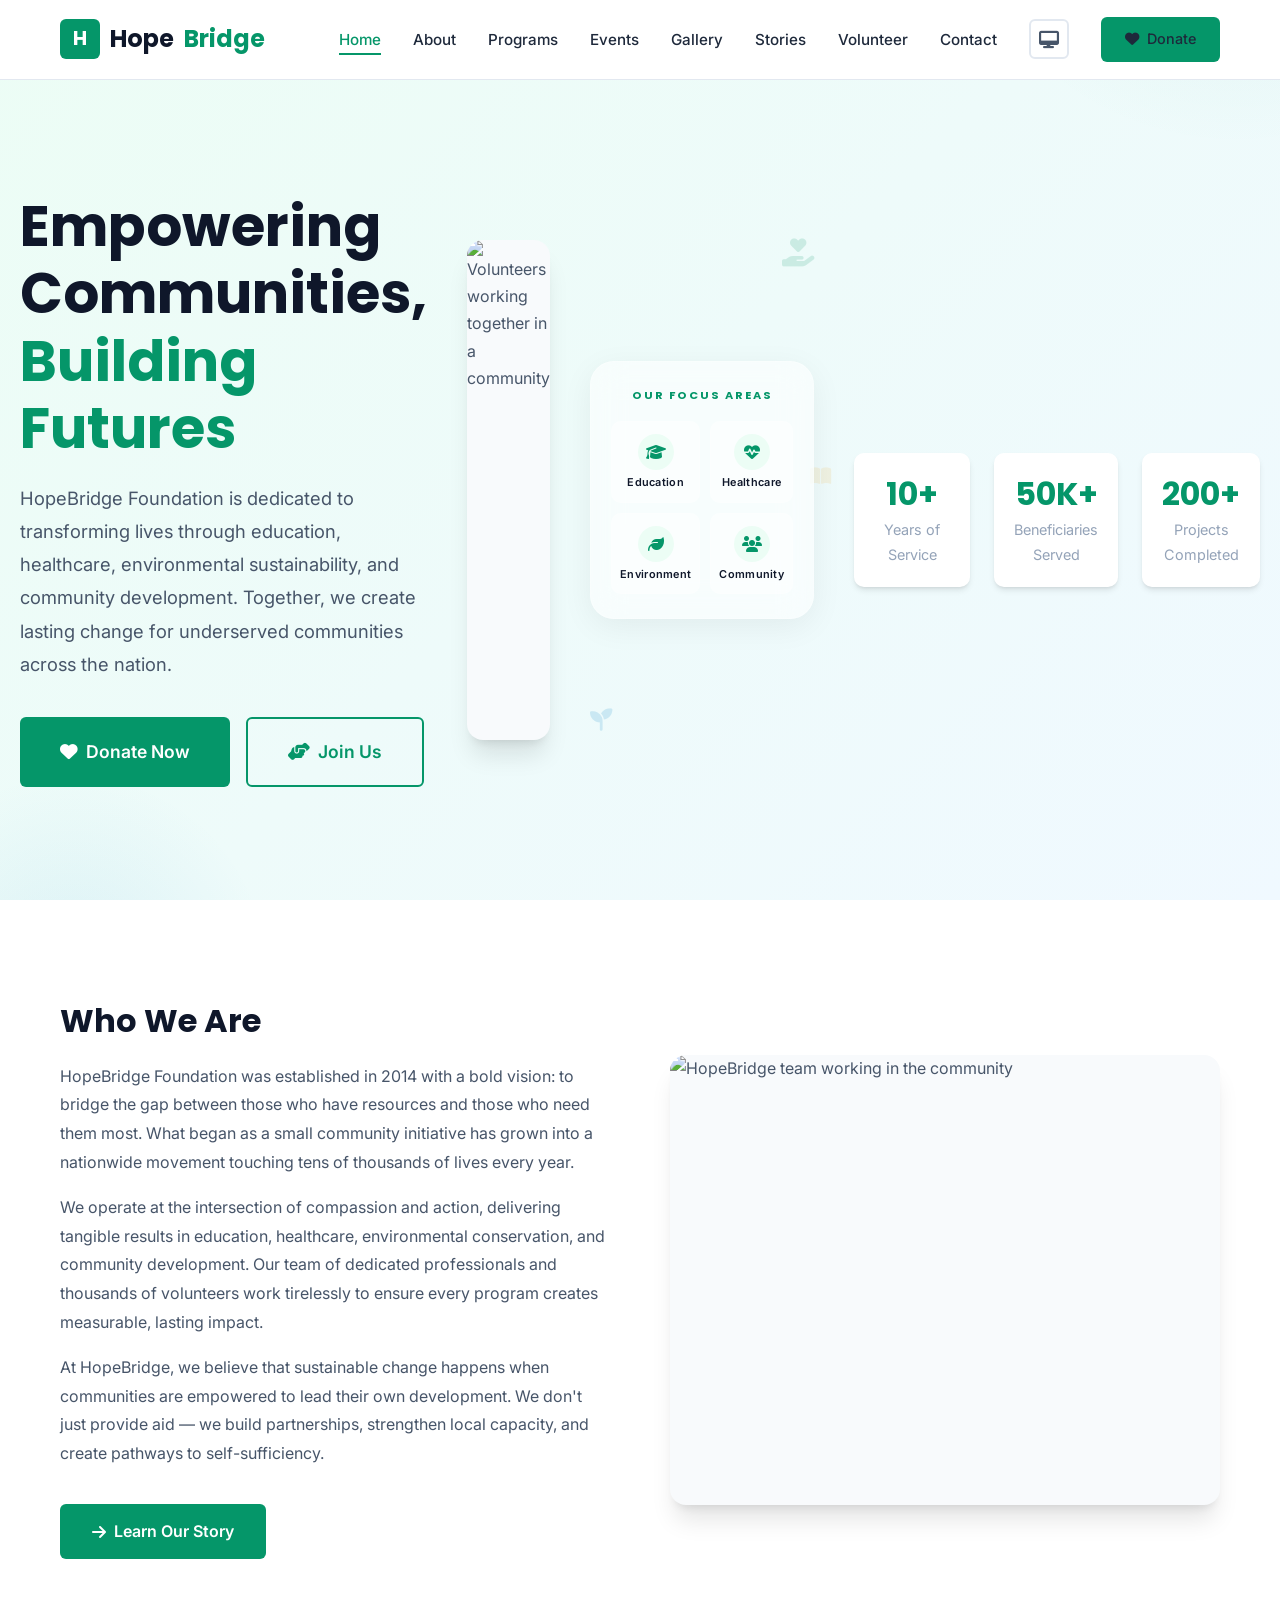
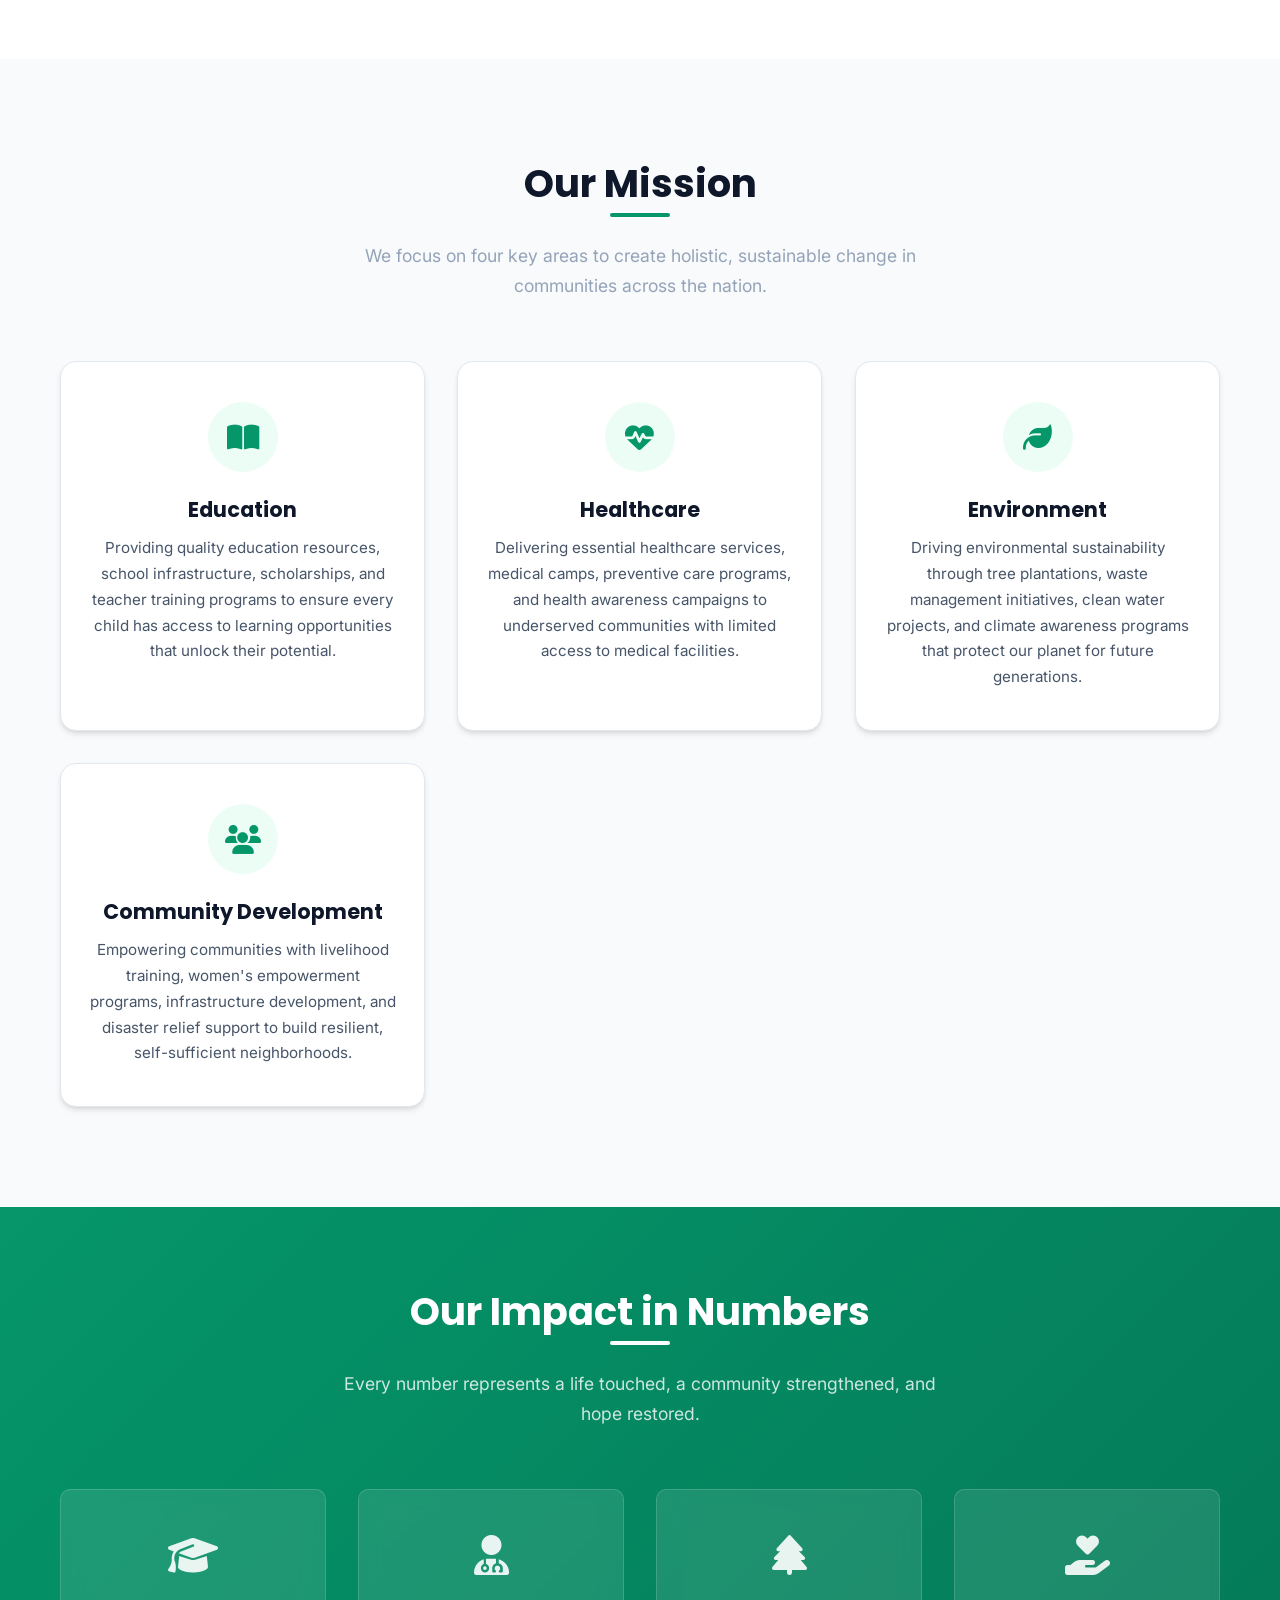
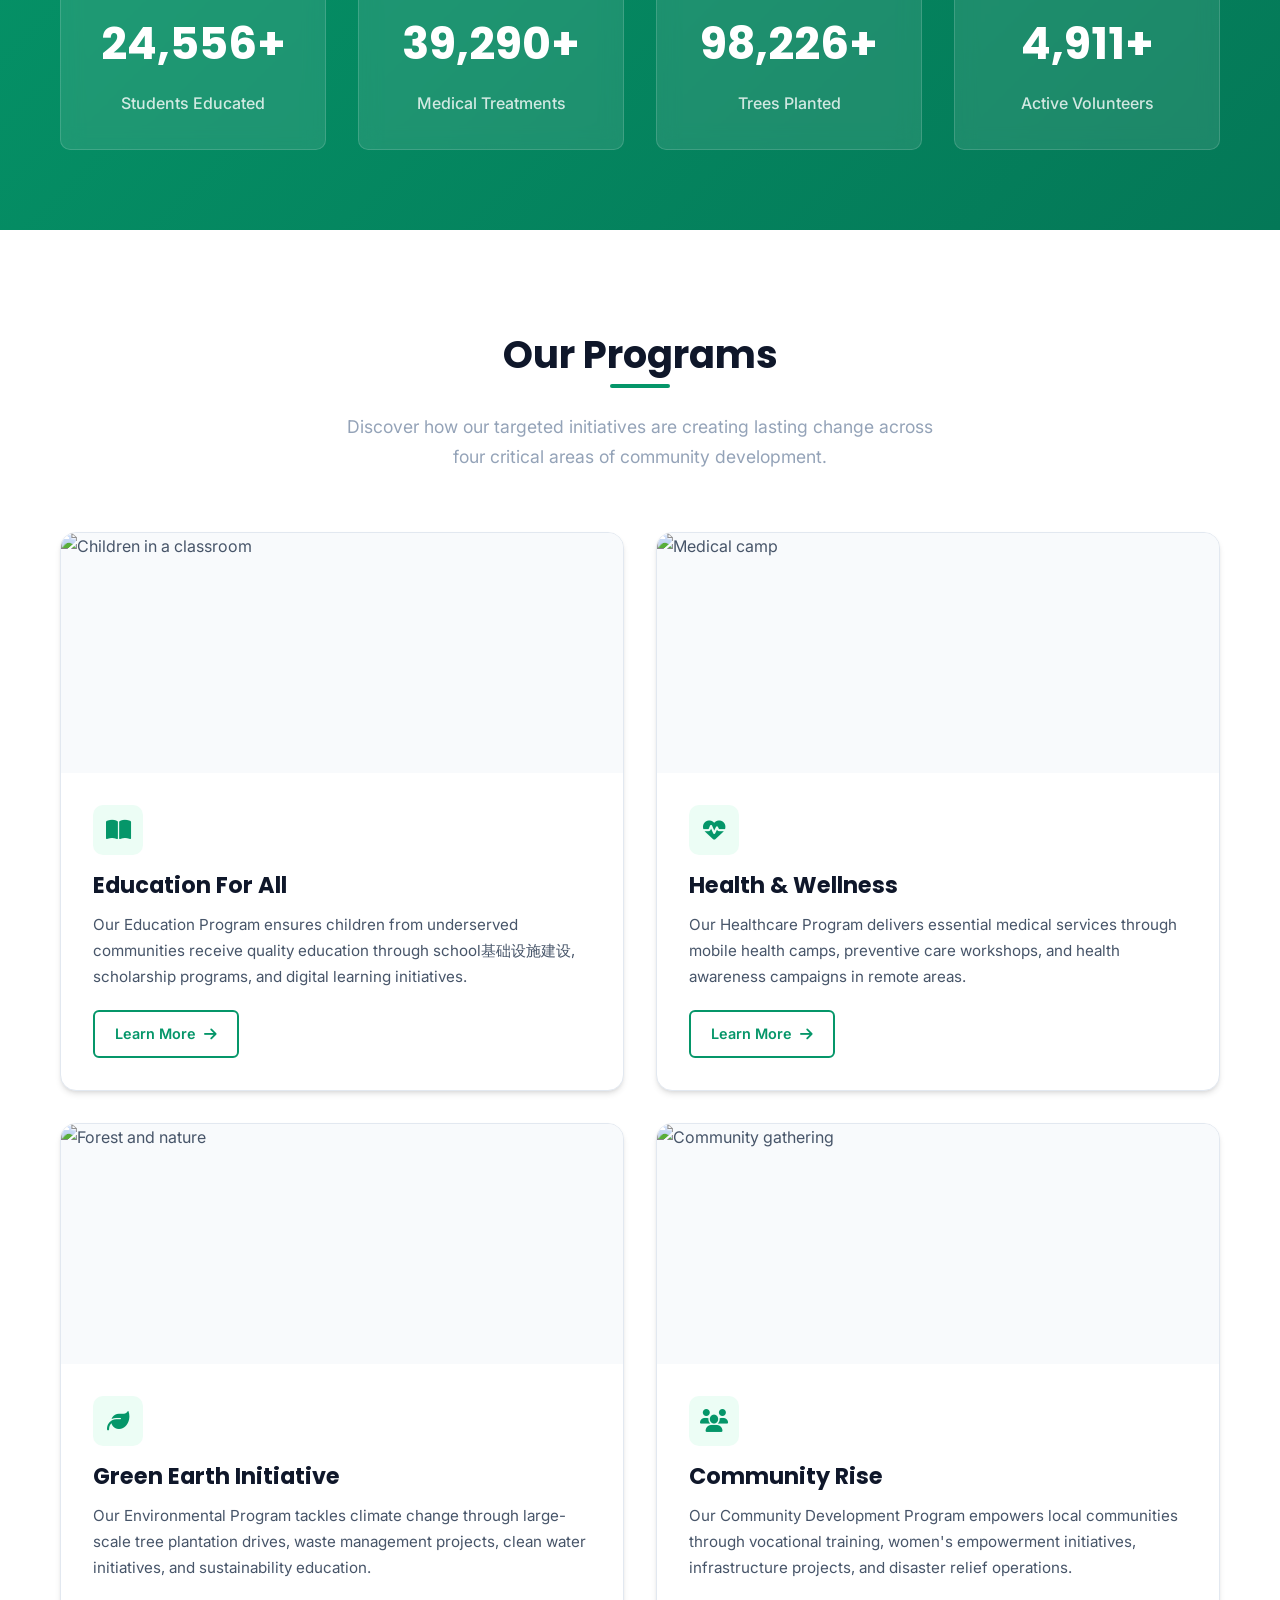
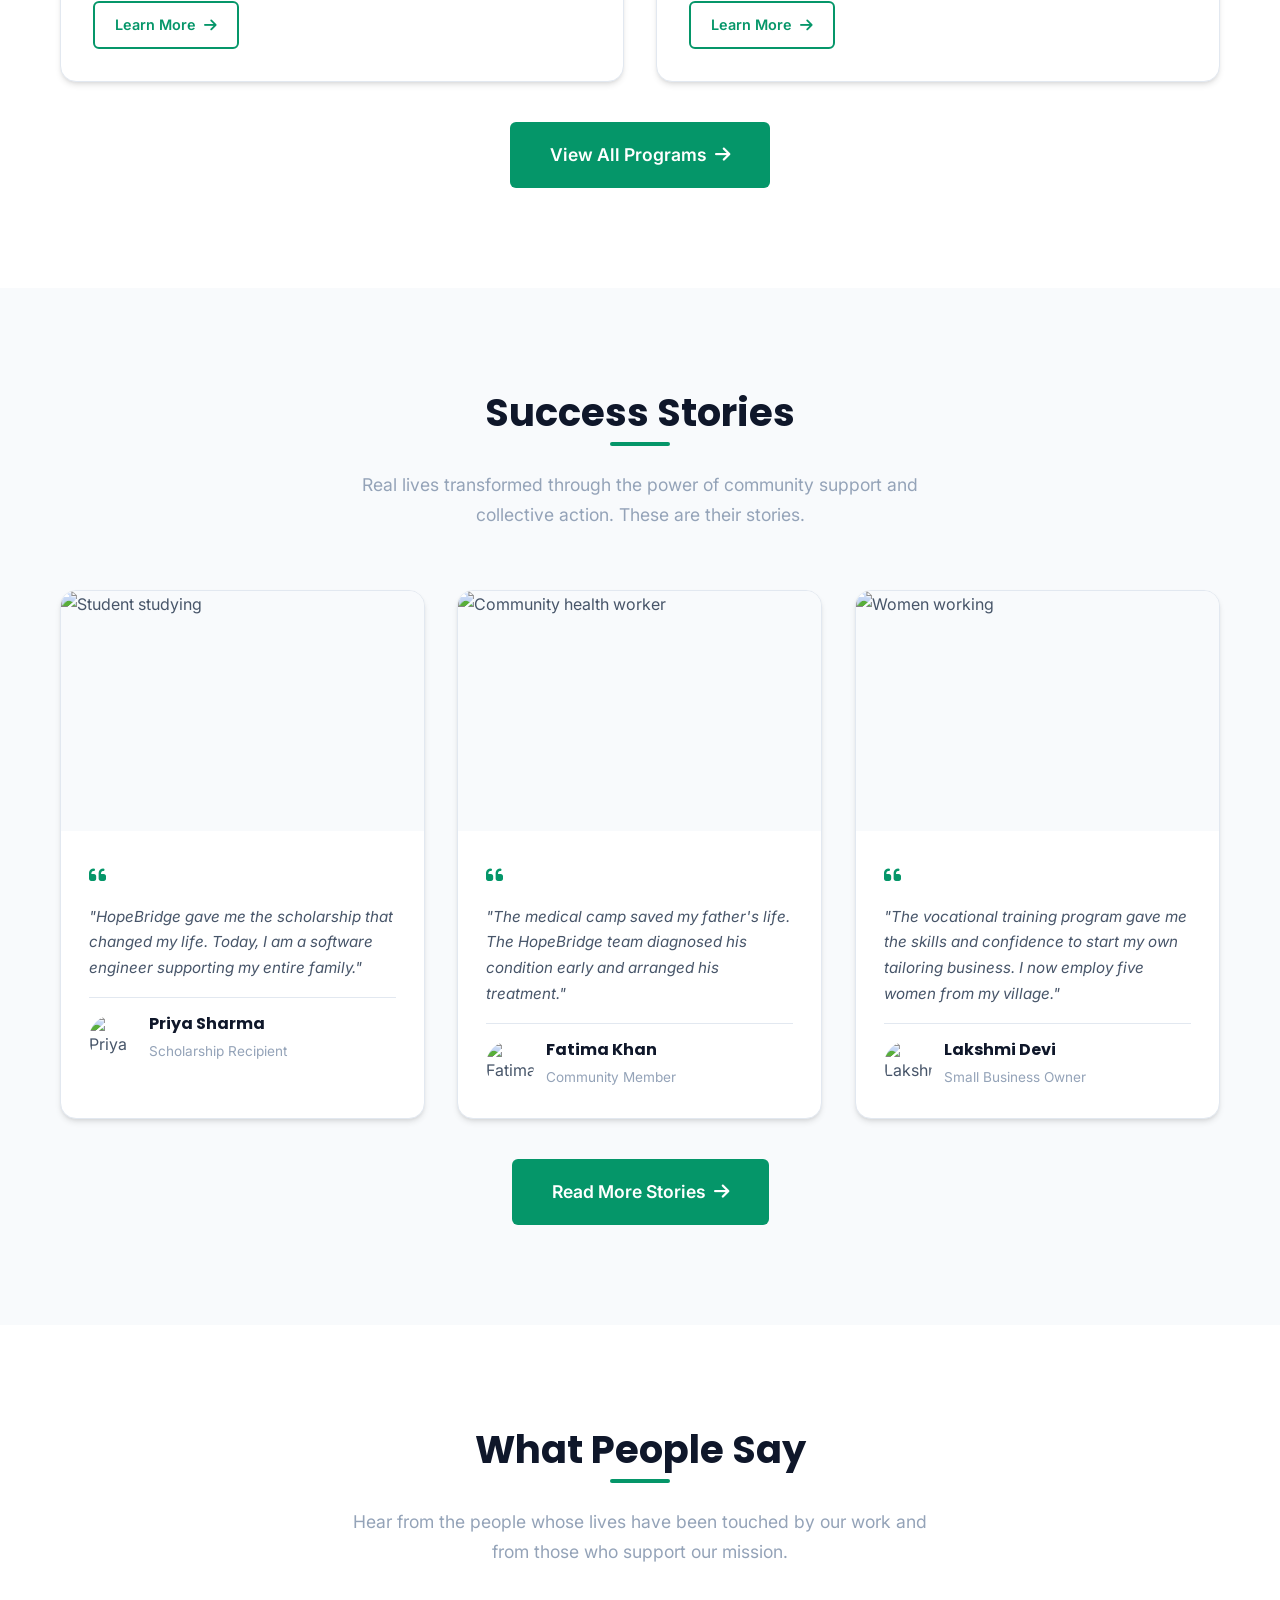
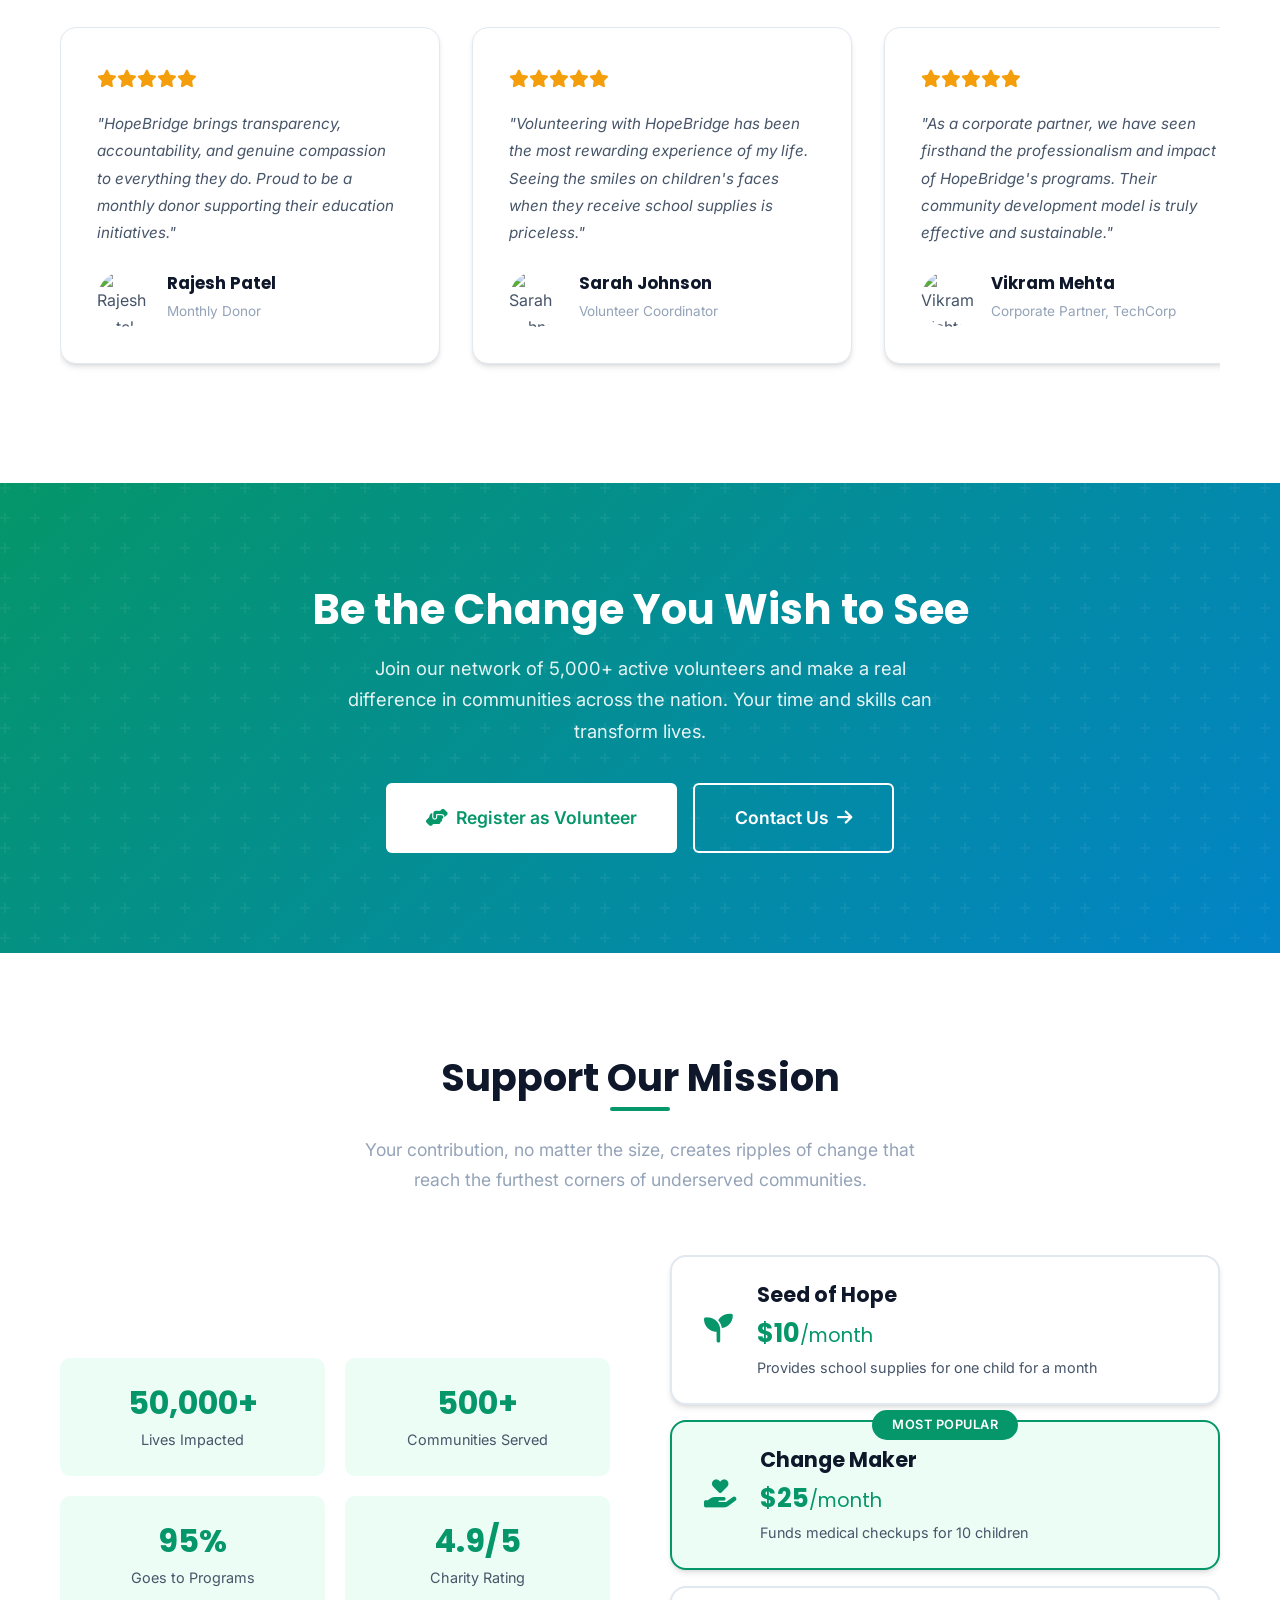
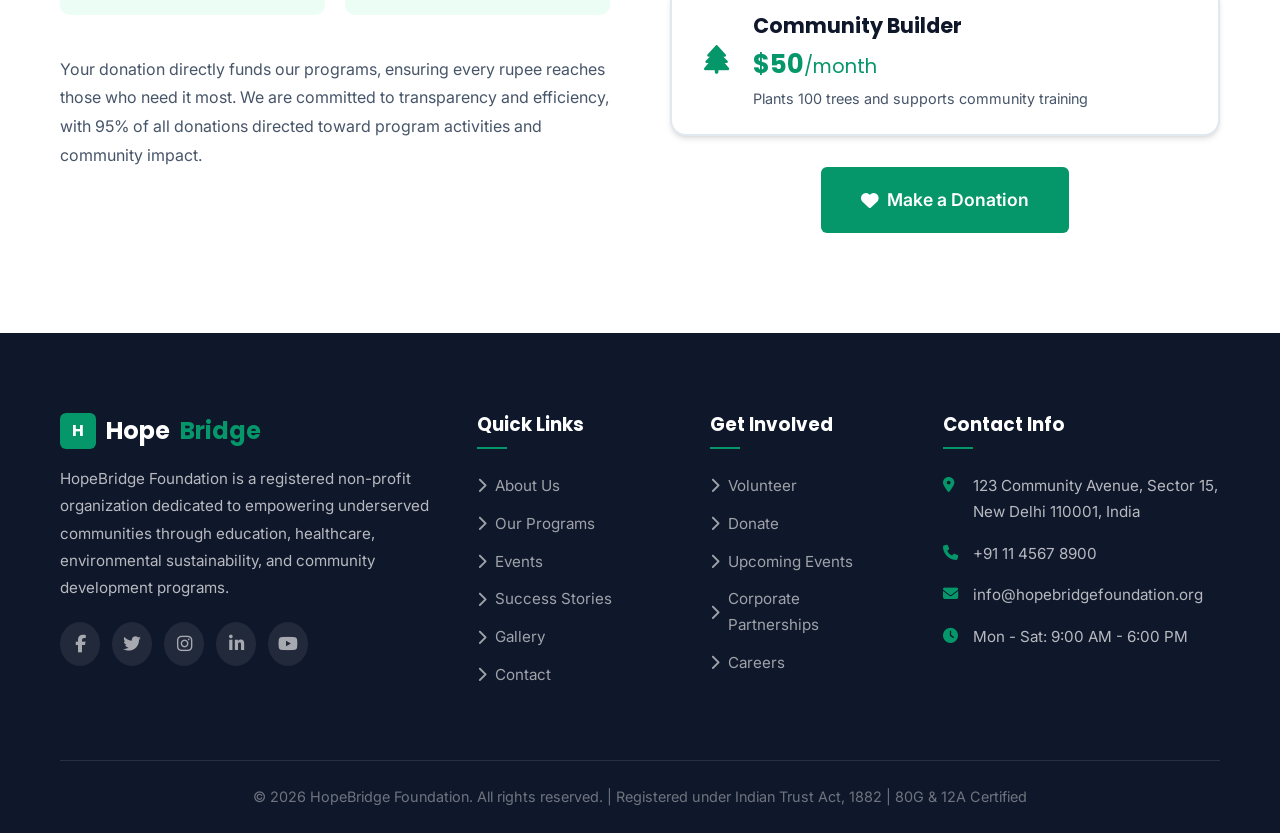
==== commit 3aebe0e9: "feat: improve home hero visual balance and premium layout" ====
--- a/index.html
+++ b/index.html
@@ -64,6 +64,32 @@
       <div class="hero-image reveal-right">
         <img src="https://images.unsplash.com/photo-1488521787991-ed7bbaae773c?w=800&q=80" alt="Volunteers working together in a community" loading="lazy">
       </div>
+      <div class="hero-decorative reveal" aria-hidden="true">
+        <div class="deco-card">
+          <div class="deco-card-header">Our Focus Areas</div>
+          <div class="deco-card-grid">
+            <div class="deco-card-item">
+              <div class="deco-card-icon"><i class="fas fa-graduation-cap"></i></div>
+              <span>Education</span>
+            </div>
+            <div class="deco-card-item">
+              <div class="deco-card-icon"><i class="fas fa-heartbeat"></i></div>
+              <span>Healthcare</span>
+            </div>
+            <div class="deco-card-item">
+              <div class="deco-card-icon"><i class="fas fa-leaf"></i></div>
+              <span>Environment</span>
+            </div>
+            <div class="deco-card-item">
+              <div class="deco-card-icon"><i class="fas fa-users"></i></div>
+              <span>Community</span>
+            </div>
+          </div>
+        </div>
+        <div class="deco-float f1"><i class="fas fa-hand-holding-heart"></i></div>
+        <div class="deco-float f2"><i class="fas fa-seedling"></i></div>
+        <div class="deco-float f3"><i class="fas fa-book-open"></i></div>
+      </div>
     </div>
     <div class="container">
       <div class="hero-stats reveal">
--- a/css/style.css
+++ b/css/style.css
@@ -347,10 +347,10 @@
   border-radius: 50%;
 }
 
-.hero .container {
-  display: grid;
-  grid-template-columns: 1fr 1fr;
-  gap: 60px;
+.hero .container:first-of-type {
+  display: grid;
+  grid-template-columns: 1.4fr 1.2fr 0.8fr;
+  gap: 40px;
   align-items: center;
   position: relative;
   z-index: 1;
@@ -419,6 +419,125 @@
   font-size: 0.9rem;
   color: var(--text-light);
   margin-bottom: 0;
+}
+
+/* ===== Hero Decorative Panel ===== */
+.hero-decorative {
+  position: relative;
+  display: flex;
+  align-items: center;
+  justify-content: center;
+  height: 100%;
+}
+
+.deco-card {
+  background: rgba(255, 255, 255, 0.55);
+  backdrop-filter: blur(16px);
+  -webkit-backdrop-filter: blur(16px);
+  border: 1px solid rgba(255, 255, 255, 0.25);
+  border-radius: var(--radius-xl);
+  padding: 24px 20px;
+  width: 100%;
+  max-width: 260px;
+  box-shadow: 0 8px 32px rgba(0, 0, 0, 0.06);
+  position: relative;
+  z-index: 1;
+}
+
+.deco-card-header {
+  font-family: var(--font-heading);
+  font-size: 0.7rem;
+  font-weight: 700;
+  text-transform: uppercase;
+  letter-spacing: 2px;
+  color: var(--primary);
+  text-align: center;
+  margin-bottom: 16px;
+}
+
+.deco-card-grid {
+  display: grid;
+  grid-template-columns: 1fr 1fr;
+  gap: 10px;
+}
+
+.deco-card-item {
+  display: flex;
+  flex-direction: column;
+  align-items: center;
+  gap: 6px;
+  padding: 12px 8px;
+  background: rgba(255, 255, 255, 0.45);
+  border-radius: var(--radius);
+  border: 1px solid rgba(255, 255, 255, 0.15);
+  text-align: center;
+  transition: var(--transition);
+}
+
+.deco-card-item:hover {
+  background: rgba(255, 255, 255, 0.7);
+  transform: translateY(-2px);
+}
+
+.deco-card-item .deco-card-icon {
+  width: 36px;
+  height: 36px;
+  display: flex;
+  align-items: center;
+  justify-content: center;
+  font-size: 1rem;
+  color: var(--primary);
+  background: var(--primary-bg);
+  border-radius: 50%;
+  transition: var(--transition);
+}
+
+.deco-card-item span {
+  font-size: 0.68rem;
+  font-weight: 600;
+  color: var(--dark);
+  line-height: 1.2;
+  letter-spacing: 0.3px;
+}
+
+/* Floating decorative icons */
+.deco-float {
+  position: absolute;
+  font-size: 1.6rem;
+  color: var(--primary);
+  opacity: 0.15;
+  pointer-events: none;
+  animation: decoFloat 5s ease-in-out infinite;
+  z-index: 0;
+}
+
+.deco-float.f1 {
+  top: 6%;
+  right: 0;
+  animation-delay: 0s;
+  font-size: 1.8rem;
+}
+
+.deco-float.f2 {
+  bottom: 8%;
+  left: 0;
+  animation-delay: 2.5s;
+  color: var(--secondary);
+  font-size: 1.4rem;
+}
+
+.deco-float.f3 {
+  top: 45%;
+  right: -8%;
+  animation-delay: 1.2s;
+  color: var(--accent);
+  font-size: 1.2rem;
+  opacity: 0.1;
+}
+
+@keyframes decoFloat {
+  0%, 100% { transform: translateY(0) scale(1); }
+  50% { transform: translateY(-12px) scale(1.05); }
 }
 
 /* ===== Mission Section ===== */
--- a/css/responsive.css
+++ b/css/responsive.css
@@ -111,8 +111,17 @@
 /* ===== 1024px - Small Laptops / Landscape Tablets ===== */
 @media (max-width: 1024px) {
   .hero-content h1 { font-size: 2.8rem; }
-  .hero .container { gap: 40px; }
+  .hero .container:first-of-type { gap: 30px; }
   .hero-image img { height: 400px; }
+  .deco-card { padding: 20px 16px; max-width: 220px; }
+  .deco-card-header { font-size: 0.65rem; margin-bottom: 12px; }
+  .deco-card-grid { gap: 8px; }
+  .deco-card-item { padding: 10px 6px; }
+  .deco-card-item .deco-card-icon { width: 30px; height: 30px; font-size: 0.85rem; }
+  .deco-card-item span { font-size: 0.62rem; }
+  .deco-float.f1 { font-size: 1.4rem; }
+  .deco-float.f2 { font-size: 1.1rem; }
+  .deco-float.f3 { display: none; }
   .mission-grid { gap: 24px; }
   .counter-grid { gap: 20px; }
   .counter-item .counter-number { font-size: 2.4rem; }
@@ -148,10 +157,11 @@
   .section-header p { font-size: 1rem; }
 
   .hero { min-height: auto; padding: 120px 0 60px; }
-  .hero .container { grid-template-columns: 1fr; gap: 40px; }
+  .hero .container:first-of-type { grid-template-columns: 1fr; gap: 40px; }
   .hero-content h1 { font-size: 2.4rem; }
   .hero-content p { font-size: 1.05rem; }
   .hero-image img { height: 350px; }
+  .hero-decorative { display: none; }
   .hero-stats { grid-template-columns: repeat(3, 1fr); gap: 16px; margin-top: 40px; }
   .hero-stat { padding: 16px; }
   .hero-stat h3 { font-size: 1.6rem; }
--- a/css/theme.css
+++ b/css/theme.css
@@ -163,6 +163,29 @@
   box-shadow: var(--shadow);
 }
 
+[data-theme="dark"] .deco-card {
+  background: rgba(30, 41, 59, 0.85);
+  border-color: rgba(51, 65, 85, 0.5);
+  box-shadow: 0 8px 32px rgba(0, 0, 0, 0.3);
+}
+
+[data-theme="dark"] .deco-card-item {
+  background: rgba(30, 41, 59, 0.6);
+  border-color: rgba(51, 65, 85, 0.3);
+}
+
+[data-theme="dark"] .deco-card-item:hover {
+  background: rgba(51, 65, 85, 0.6);
+}
+
+[data-theme="dark"] .deco-card-item span {
+  color: #e2e8f0;
+}
+
+[data-theme="dark"] .deco-float {
+  opacity: 0.1;
+}
+
 [data-theme="dark"] .donate-stat {
   background: rgba(5,150,105,0.15);
 }
